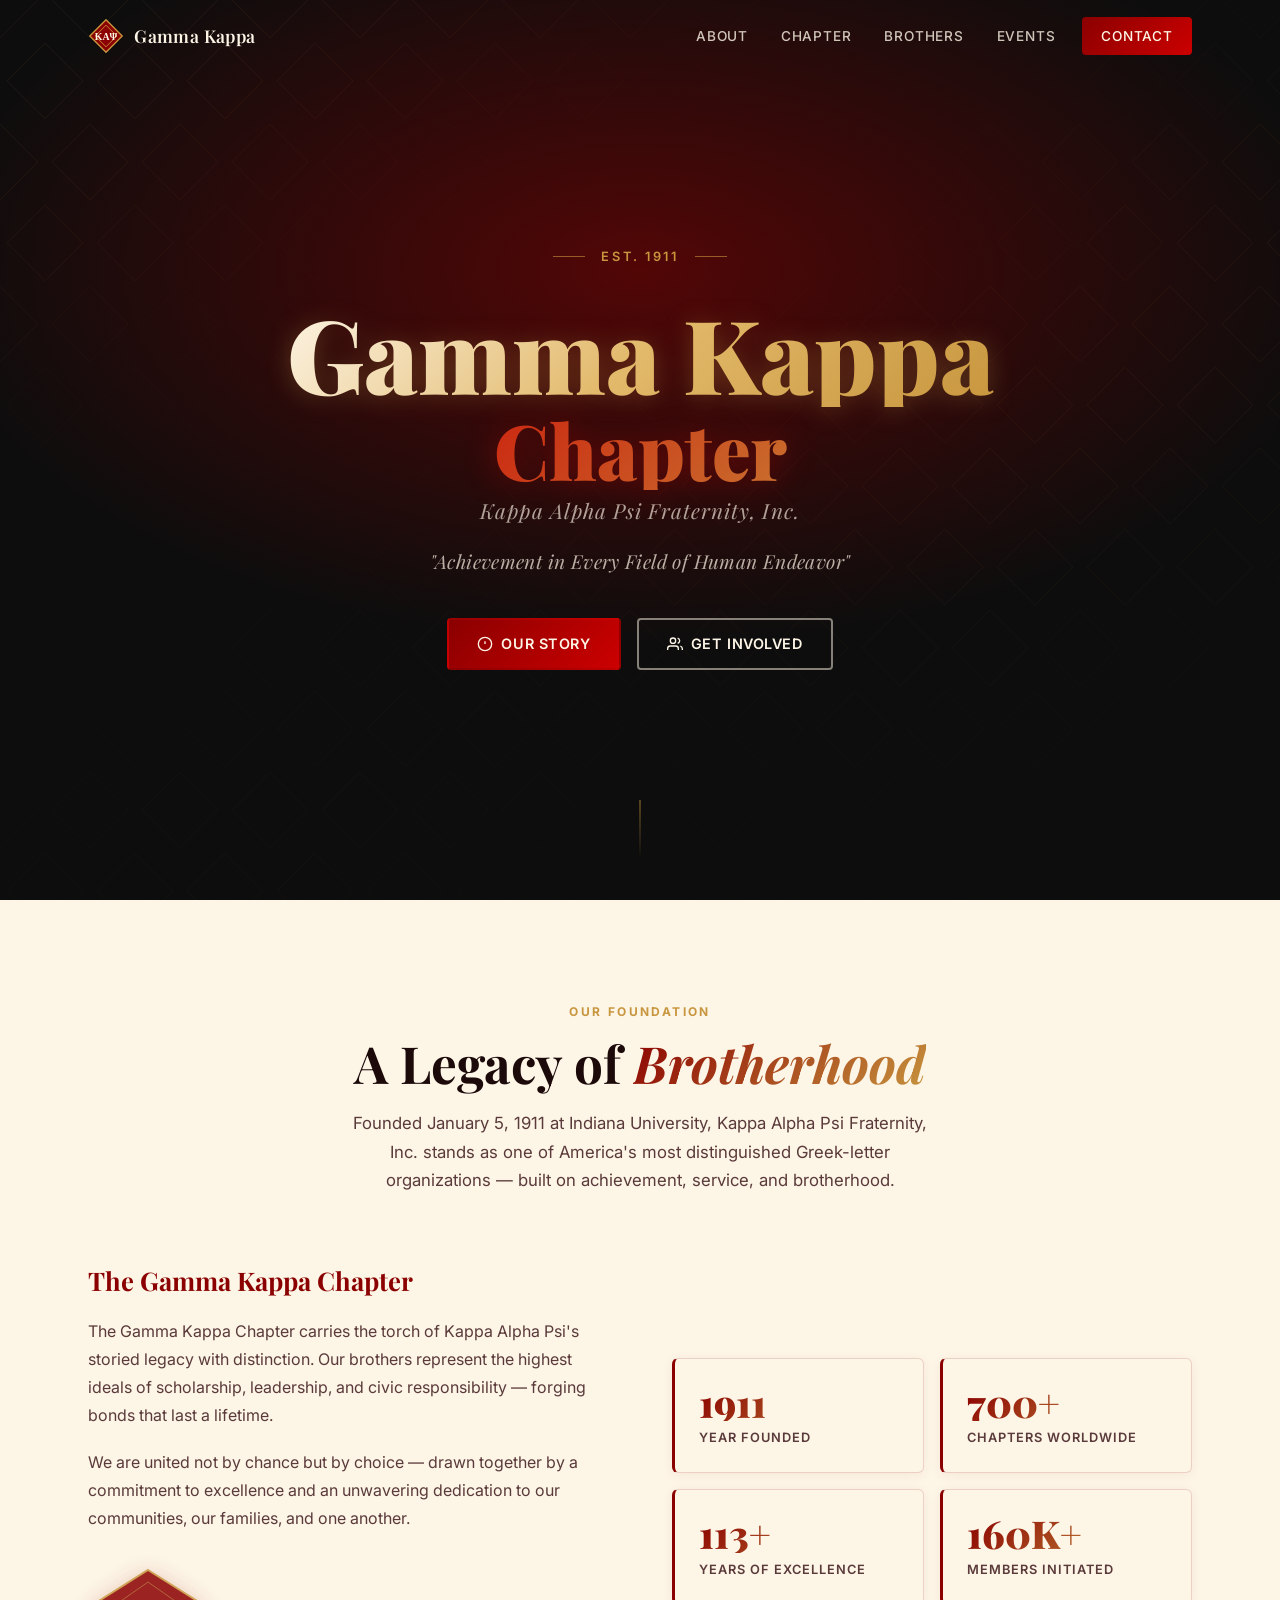
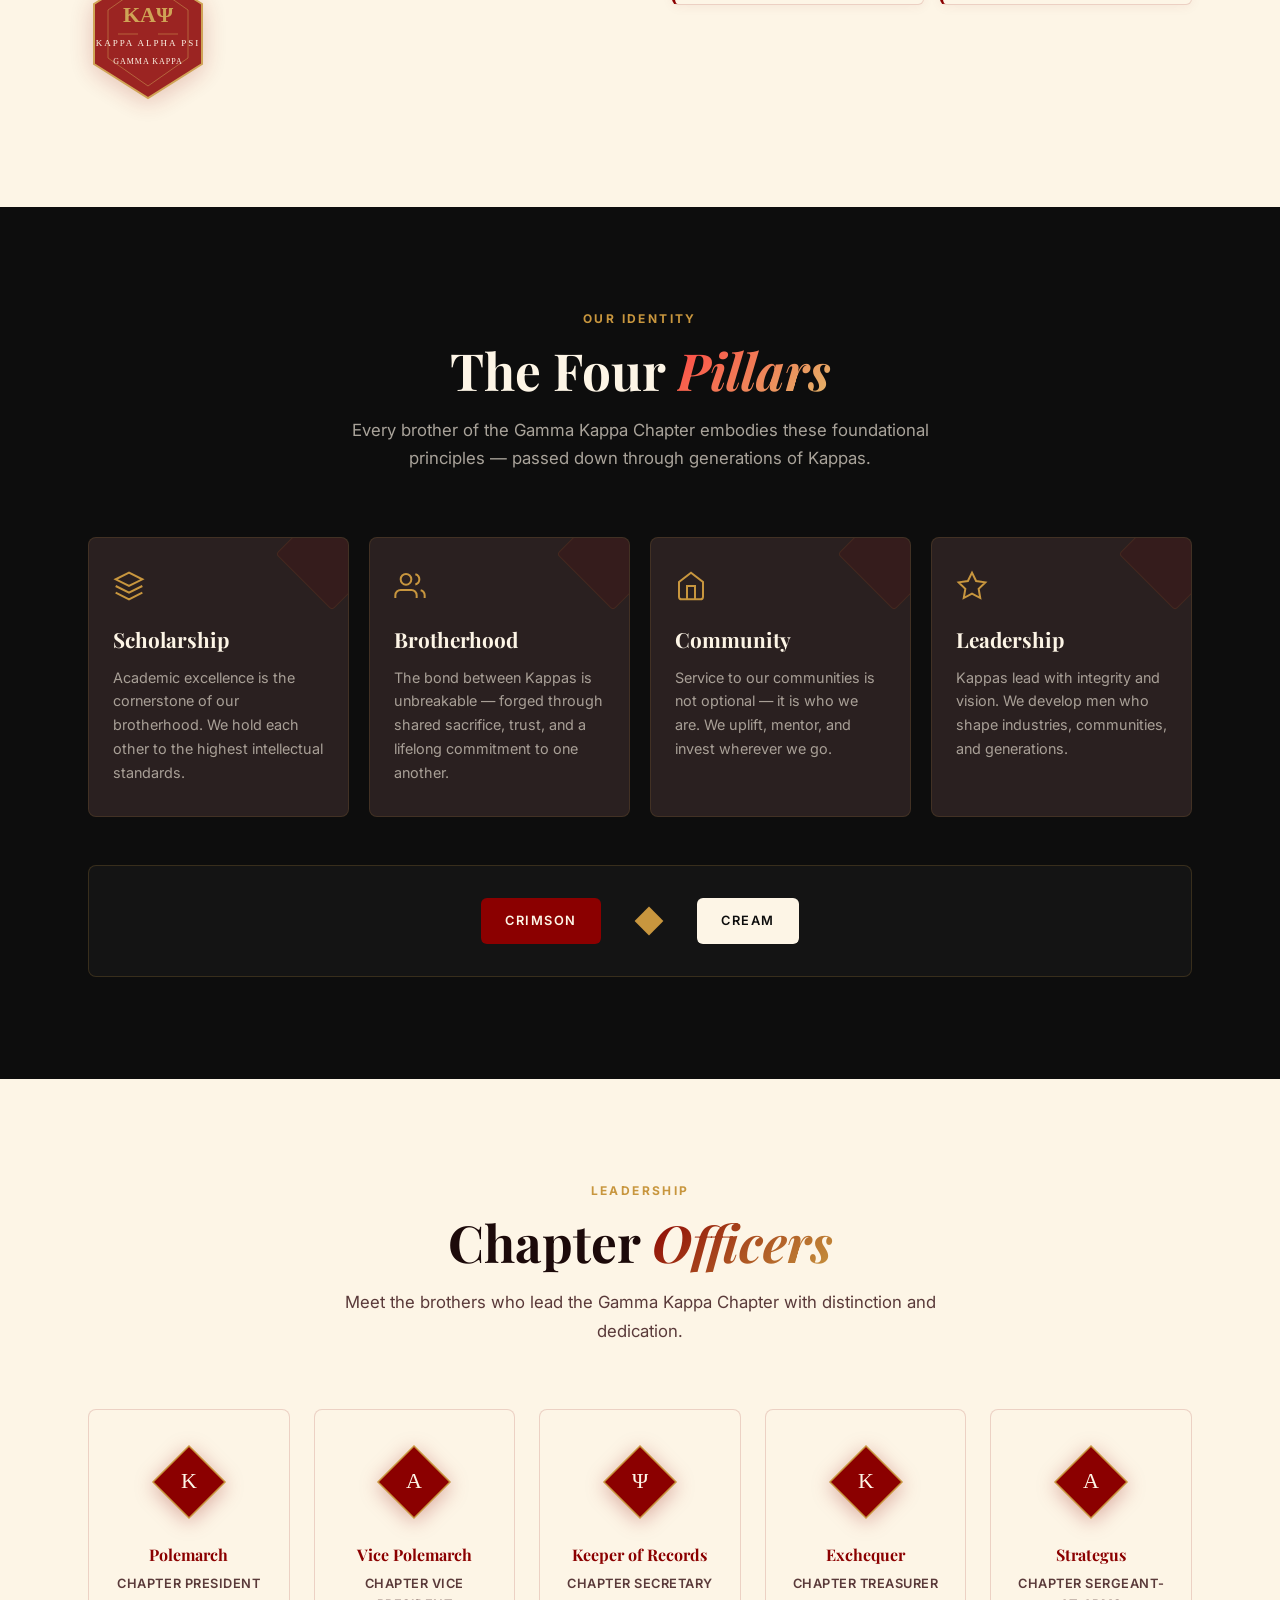
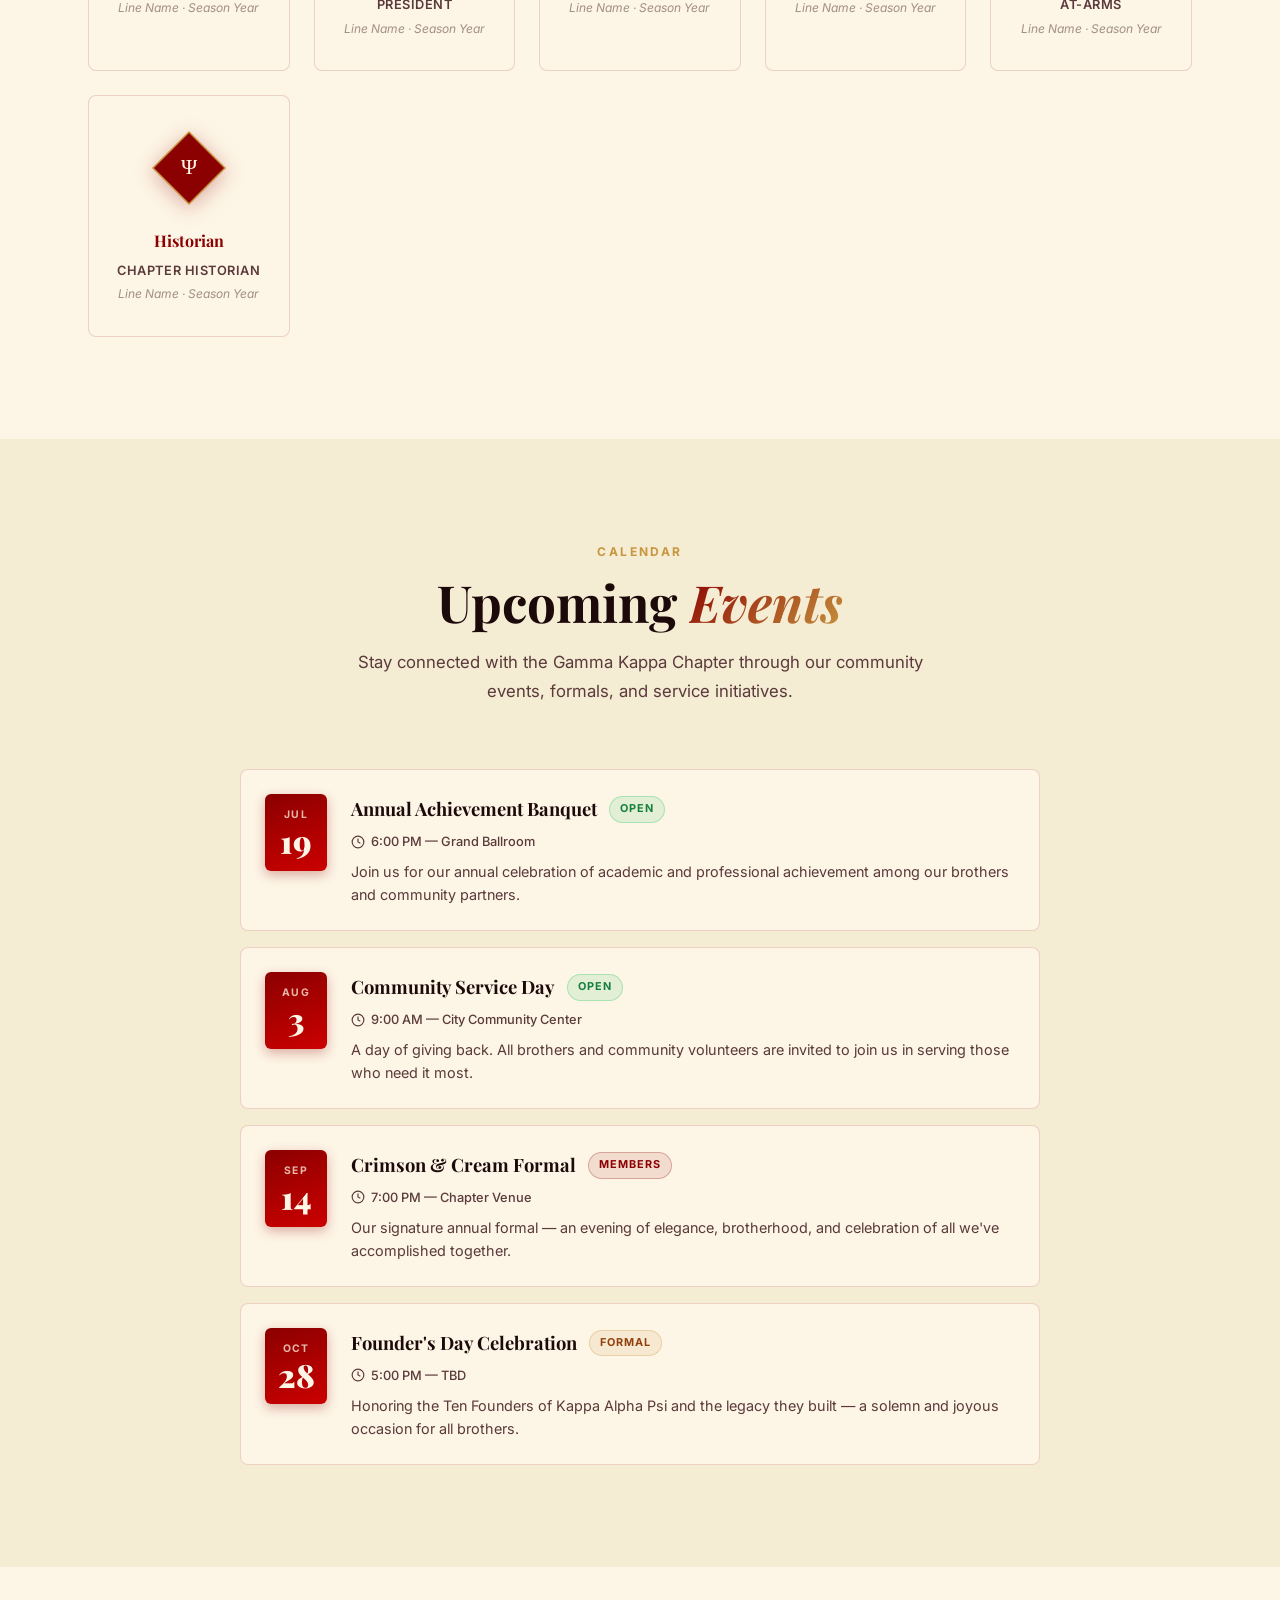
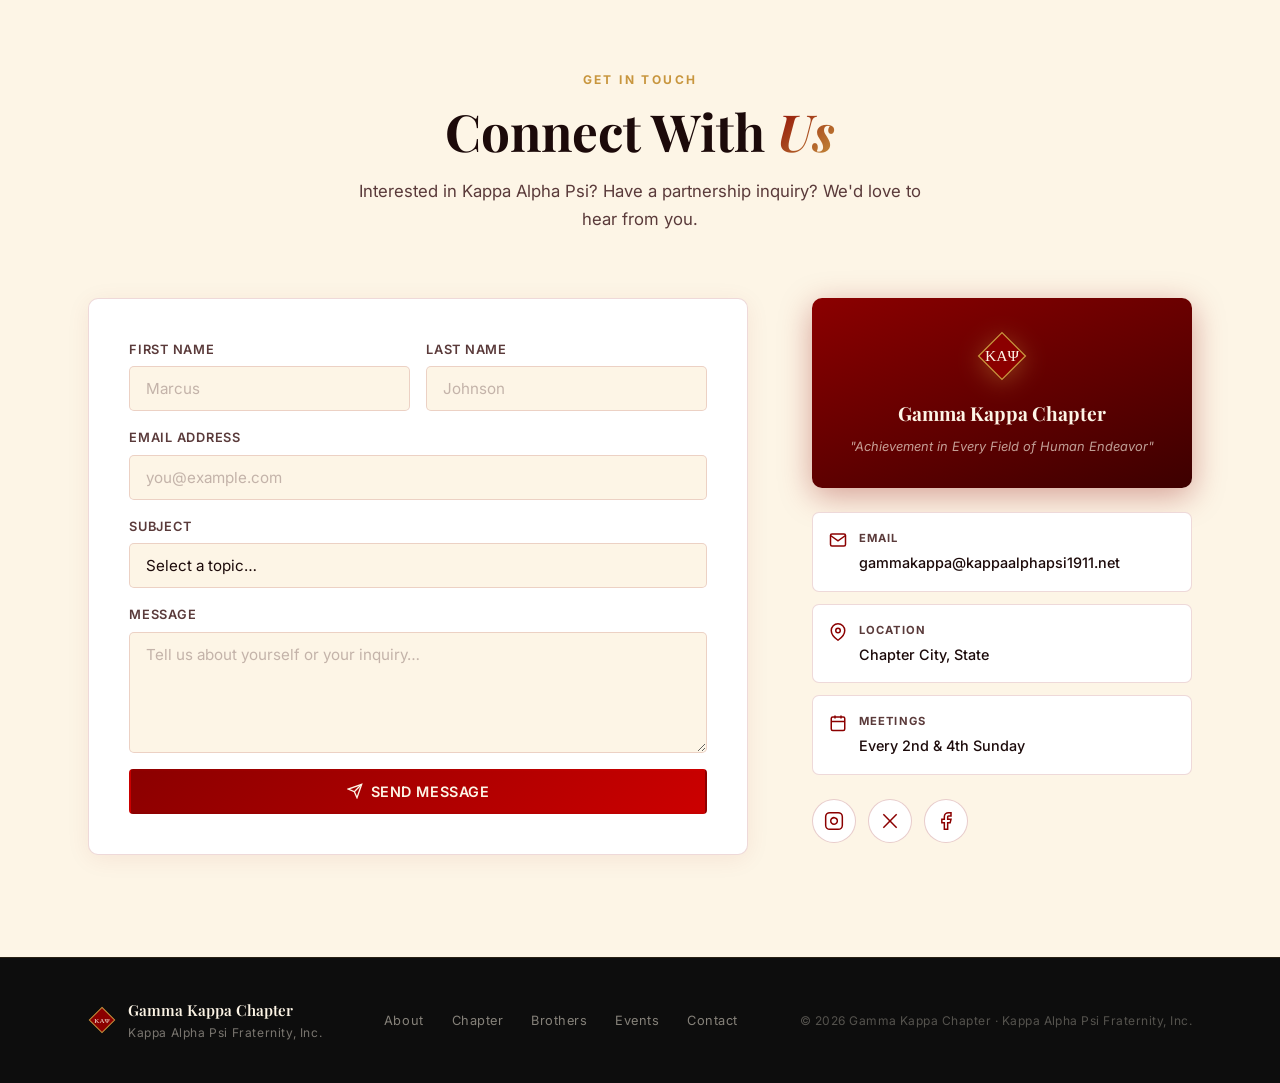
==== index.html @ f15614b5 "Add Gamma Kappa Chapter website (index.html, styles.css, scripts.js) Full multi-section site: hero w" ====
<!DOCTYPE html>
<html lang="en">
<head>
  <meta charset="UTF-8" />
  <meta name="viewport" content="width=device-width, initial-scale=1.0" />
  <title>Gamma Kappa Chapter · Kappa Alpha Psi Fraternity, Inc.</title>
  <meta name="description" content="Gamma Kappa Chapter of Kappa Alpha Psi Fraternity, Inc. — Achievement in Every Field of Human Endeavor." />
  <link rel="preconnect" href="https://fonts.googleapis.com" />
  <link rel="preconnect" href="https://fonts.gstatic.com" crossorigin />
  <link href="https://fonts.googleapis.com/css2?family=Playfair+Display:ital,wght@0,400;0,500;0,600;0,700;0,900;1,400;1,700&family=Inter:wght@300;400;500;600;700&display=swap" rel="stylesheet" />
  <link rel="stylesheet" href="styles.css" />
</head>
<body>

  <!-- Page Transition Overlay -->
  <div class="page-transition" id="pageTransition" aria-hidden="true"></div>

  <!-- ═══════════════════════════════════════
       NAVBAR
  ════════════════════════════════════════ -->
  <header class="navbar" id="navbar" role="banner">
    <div class="navbar-inner">
      <a href="#home" class="navbar-logo" aria-label="Gamma Kappa Chapter home">
        <div class="logo-diamond" aria-hidden="true">
          <svg viewBox="0 0 40 40" width="36" height="36" fill="none" xmlns="http://www.w3.org/2000/svg">
            <polygon points="20,2 38,20 20,38 2,20" fill="#8B0000" stroke="#C8963E" stroke-width="1.5"/>
            <polygon points="20,8 32,20 20,32 8,20" fill="none" stroke="#C8963E" stroke-width="1"/>
            <text x="20" y="24" text-anchor="middle" font-family="serif" font-size="11" font-weight="700" fill="#FDF5E6">ΚΑΨ</text>
          </svg>
        </div>
        <span class="logo-text">Gamma Kappa</span>
      </a>

      <nav class="navbar-links" role="navigation" aria-label="Primary navigation">
        <a href="#about" class="nav-link">About</a>
        <a href="#chapter" class="nav-link">Chapter</a>
        <a href="#brothers" class="nav-link">Brothers</a>
        <a href="#events" class="nav-link">Events</a>
        <a href="#contact" class="nav-link nav-cta">Contact</a>
      </nav>

      <button class="hamburger" id="hamburger" aria-label="Toggle navigation menu" aria-expanded="false" aria-controls="mobileMenu">
        <span class="bar"></span>
        <span class="bar"></span>
        <span class="bar"></span>
      </button>
    </div>

    <!-- Mobile Menu -->
    <div class="mobile-menu" id="mobileMenu" role="dialog" aria-label="Mobile navigation" aria-hidden="true">
      <nav>
        <a href="#about" class="mobile-nav-link">About</a>
        <a href="#chapter" class="mobile-nav-link">Chapter</a>
        <a href="#brothers" class="mobile-nav-link">Brothers</a>
        <a href="#events" class="mobile-nav-link">Events</a>
        <a href="#contact" class="mobile-nav-link">Contact</a>
      </nav>
    </div>
  </header>

  <main>

    <!-- ═══════════════════════════════════════
         HERO
    ════════════════════════════════════════ -->
    <section class="hero" id="home" aria-label="Hero section">
      <canvas class="diamond-canvas" id="diamondCanvas" aria-hidden="true"></canvas>
      <div class="hero-overlay" aria-hidden="true"></div>

      <div class="hero-content">
        <div class="hero-badge reveal-fade" aria-label="Founding year">
          <span class="badge-line" aria-hidden="true"></span>
          Est. 1911
          <span class="badge-line" aria-hidden="true"></span>
        </div>

        <h1 class="hero-title reveal-up" aria-label="Gamma Kappa Chapter, Kappa Alpha Psi Fraternity Incorporated">
          <span class="title-line">Gamma Kappa</span>
          <span class="title-line title-accent">Chapter</span>
          <span class="title-line title-sub">Kappa Alpha Psi Fraternity, Inc.</span>
        </h1>

        <p class="hero-motto reveal-up reveal-delay-1">
          "Achievement in Every Field of Human Endeavor"
        </p>

        <div class="hero-actions reveal-up reveal-delay-2">
          <a href="#about" class="btn btn-primary">
            <svg width="16" height="16" viewBox="0 0 24 24" fill="none" stroke="currentColor" stroke-width="2" aria-hidden="true"><circle cx="12" cy="12" r="10"/><path d="M12 8v4m0 4h.01"/></svg>
            Our Story
          </a>
          <a href="#contact" class="btn btn-outline">
            <svg width="16" height="16" viewBox="0 0 24 24" fill="none" stroke="currentColor" stroke-width="2" aria-hidden="true"><path d="M17 21v-2a4 4 0 0 0-4-4H5a4 4 0 0 0-4 4v2"/><circle cx="9" cy="7" r="4"/><path d="M23 21v-2a4 4 0 0 0-3-3.87"/><path d="M16 3.13a4 4 0 0 1 0 7.75"/></svg>
            Get Involved
          </a>
        </div>
      </div>

      <a href="#about" class="scroll-indicator" aria-label="Scroll to About section">
        <span class="scroll-dot"></span>
      </a>
    </section>

    <!-- ═══════════════════════════════════════
         ABOUT
    ════════════════════════════════════════ -->
    <section class="about section" id="about" aria-labelledby="about-heading">
      <div class="container">

        <div class="section-header reveal-up">
          <p class="section-eyebrow">Our Foundation</p>
          <h2 class="section-title" id="about-heading">A Legacy of <em>Brotherhood</em></h2>
          <p class="section-desc">
            Founded January 5, 1911 at Indiana University, Kappa Alpha Psi Fraternity, Inc. stands as one of America's most distinguished Greek-letter organizations — built on achievement, service, and brotherhood.
          </p>
        </div>

        <div class="about-grid">
          <div class="about-text reveal-left">
            <h3>The Gamma Kappa Chapter</h3>
            <p>
              The Gamma Kappa Chapter carries the torch of Kappa Alpha Psi's storied legacy with distinction. Our brothers represent the highest ideals of scholarship, leadership, and civic responsibility — forging bonds that last a lifetime.
            </p>
            <p>
              We are united not by chance but by choice — drawn together by a commitment to excellence and an unwavering dedication to our communities, our families, and one another.
            </p>
            <div class="about-crest" aria-label="Chapter crest decoration" aria-hidden="true">
              <svg viewBox="0 0 120 140" width="120" height="140" fill="none" xmlns="http://www.w3.org/2000/svg">
                <polygon points="60,6 114,40 114,100 60,134 6,100 6,40" fill="#8B0000" stroke="#C8963E" stroke-width="2"/>
                <polygon points="60,18 100,46 100,94 60,122 20,94 20,46" fill="none" stroke="#C8963E" stroke-width="1" opacity="0.5"/>
                <text x="60" y="58" text-anchor="middle" font-family="serif" font-size="22" font-weight="700" fill="#C8963E">ΚΑΨ</text>
                <text x="60" y="82" text-anchor="middle" font-family="serif" font-size="9" fill="#FDF5E6" letter-spacing="2">KAPPA ALPHA PSI</text>
                <text x="60" y="100" text-anchor="middle" font-family="serif" font-size="8" fill="#FDF5E6" letter-spacing="1">GAMMA KAPPA</text>
                <line x1="30" y1="70" x2="50" y2="70" stroke="#C8963E" stroke-width="0.5"/>
                <line x1="70" y1="70" x2="90" y2="70" stroke="#C8963E" stroke-width="0.5"/>
              </svg>
            </div>
          </div>

          <div class="stats-grid reveal-right">
            <div class="stat-card">
              <span class="stat-num" data-target="1911" data-display="year">1911</span>
              <span class="stat-label">Year Founded</span>
            </div>
            <div class="stat-card">
              <span class="stat-num" data-target="700" data-suffix="+">700+</span>
              <span class="stat-label">Chapters Worldwide</span>
            </div>
            <div class="stat-card">
              <span class="stat-num" data-target="113" data-suffix="+">113+</span>
              <span class="stat-label">Years of Excellence</span>
            </div>
            <div class="stat-card">
              <span class="stat-num" data-target="160000" data-suffix="+">160K+</span>
              <span class="stat-label">Members Initiated</span>
            </div>
          </div>
        </div>

      </div>
    </section>

    <!-- ═══════════════════════════════════════
         CHAPTER PILLARS
    ════════════════════════════════════════ -->
    <section class="chapter section section-dark" id="chapter" aria-labelledby="chapter-heading">
      <div class="container">

        <div class="section-header reveal-up">
          <p class="section-eyebrow section-eyebrow--light">Our Identity</p>
          <h2 class="section-title section-title--light" id="chapter-heading">The Four <em>Pillars</em></h2>
          <p class="section-desc section-desc--light">
            Every brother of the Gamma Kappa Chapter embodies these foundational principles — passed down through generations of Kappas.
          </p>
        </div>

        <div class="pillars-grid">
          <article class="pillar-card reveal-up" style="--delay: 0ms">
            <div class="pillar-icon" aria-hidden="true">
              <svg width="32" height="32" viewBox="0 0 24 24" fill="none" stroke="currentColor" stroke-width="1.5"><path d="M12 2L2 7l10 5 10-5-10-5z"/><path d="M2 17l10 5 10-5"/><path d="M2 12l10 5 10-5"/></svg>
            </div>
            <div class="pillar-diamond" aria-hidden="true"></div>
            <h3 class="pillar-title">Scholarship</h3>
            <p class="pillar-desc">Academic excellence is the cornerstone of our brotherhood. We hold each other to the highest intellectual standards.</p>
          </article>

          <article class="pillar-card reveal-up" style="--delay: 100ms">
            <div class="pillar-icon" aria-hidden="true">
              <svg width="32" height="32" viewBox="0 0 24 24" fill="none" stroke="currentColor" stroke-width="1.5"><path d="M17 21v-2a4 4 0 0 0-4-4H5a4 4 0 0 0-4 4v2"/><circle cx="9" cy="7" r="4"/><path d="M23 21v-2a4 4 0 0 0-3-3.87"/><path d="M16 3.13a4 4 0 0 1 0 7.75"/></svg>
            </div>
            <div class="pillar-diamond" aria-hidden="true"></div>
            <h3 class="pillar-title">Brotherhood</h3>
            <p class="pillar-desc">The bond between Kappas is unbreakable — forged through shared sacrifice, trust, and a lifelong commitment to one another.</p>
          </article>

          <article class="pillar-card reveal-up" style="--delay: 200ms">
            <div class="pillar-icon" aria-hidden="true">
              <svg width="32" height="32" viewBox="0 0 24 24" fill="none" stroke="currentColor" stroke-width="1.5"><path d="M3 9l9-7 9 7v11a2 2 0 0 1-2 2H5a2 2 0 0 1-2-2z"/><polyline points="9 22 9 12 15 12 15 22"/></svg>
            </div>
            <div class="pillar-diamond" aria-hidden="true"></div>
            <h3 class="pillar-title">Community</h3>
            <p class="pillar-desc">Service to our communities is not optional — it is who we are. We uplift, mentor, and invest wherever we go.</p>
          </article>

          <article class="pillar-card reveal-up" style="--delay: 300ms">
            <div class="pillar-icon" aria-hidden="true">
              <svg width="32" height="32" viewBox="0 0 24 24" fill="none" stroke="currentColor" stroke-width="1.5"><polygon points="12 2 15.09 8.26 22 9.27 17 14.14 18.18 21.02 12 17.77 5.82 21.02 7 14.14 2 9.27 8.91 8.26 12 2"/></svg>
            </div>
            <div class="pillar-diamond" aria-hidden="true"></div>
            <h3 class="pillar-title">Leadership</h3>
            <p class="pillar-desc">Kappas lead with integrity and vision. We develop men who shape industries, communities, and generations.</p>
          </article>
        </div>

        <div class="crimson-cream-bar reveal-up" aria-label="Chapter colors: Crimson and Cream">
          <div class="color-swatch" style="background:#8B0000">
            <span>Crimson</span>
          </div>
          <div class="color-divider" aria-hidden="true">
            <svg viewBox="0 0 40 40" width="32" height="32" fill="none"><polygon points="20,2 38,20 20,38 2,20" fill="#C8963E"/></svg>
          </div>
          <div class="color-swatch" style="background:#FDF5E6; color:#0D0D0D">
            <span>Cream</span>
          </div>
        </div>

      </div>
    </section>

    <!-- ═══════════════════════════════════════
         BROTHERS / LEADERSHIP
    ════════════════════════════════════════ -->
    <section class="brothers section" id="brothers" aria-labelledby="brothers-heading">
      <div class="container">

        <div class="section-header reveal-up">
          <p class="section-eyebrow">Leadership</p>
          <h2 class="section-title" id="brothers-heading">Chapter <em>Officers</em></h2>
          <p class="section-desc">Meet the brothers who lead the Gamma Kappa Chapter with distinction and dedication.</p>
        </div>

        <div class="brothers-grid">
          <!-- Brother cards — replace names/roles with actual chapter officers -->
          <article class="brother-card reveal-up" style="--delay: 0ms">
            <div class="brother-avatar" aria-hidden="true">
              <svg viewBox="0 0 80 80" width="80" height="80"><polygon points="40,4 76,40 40,76 4,40" fill="#8B0000" stroke="#C8963E" stroke-width="1.5"/><text x="40" y="46" text-anchor="middle" font-size="22" font-family="serif" fill="#FDF5E6">Κ</text></svg>
            </div>
            <h3 class="brother-name">Polemarch</h3>
            <p class="brother-role">Chapter President</p>
            <p class="brother-line">Line Name · Season Year</p>
          </article>

          <article class="brother-card reveal-up" style="--delay: 80ms">
            <div class="brother-avatar" aria-hidden="true">
              <svg viewBox="0 0 80 80" width="80" height="80"><polygon points="40,4 76,40 40,76 4,40" fill="#8B0000" stroke="#C8963E" stroke-width="1.5"/><text x="40" y="46" text-anchor="middle" font-size="22" font-family="serif" fill="#FDF5E6">Α</text></svg>
            </div>
            <h3 class="brother-name">Vice Polemarch</h3>
            <p class="brother-role">Chapter Vice President</p>
            <p class="brother-line">Line Name · Season Year</p>
          </article>

          <article class="brother-card reveal-up" style="--delay: 160ms">
            <div class="brother-avatar" aria-hidden="true">
              <svg viewBox="0 0 80 80" width="80" height="80"><polygon points="40,4 76,40 40,76 4,40" fill="#8B0000" stroke="#C8963E" stroke-width="1.5"/><text x="40" y="46" text-anchor="middle" font-size="22" font-family="serif" fill="#FDF5E6">Ψ</text></svg>
            </div>
            <h3 class="brother-name">Keeper of Records</h3>
            <p class="brother-role">Chapter Secretary</p>
            <p class="brother-line">Line Name · Season Year</p>
          </article>

          <article class="brother-card reveal-up" style="--delay: 240ms">
            <div class="brother-avatar" aria-hidden="true">
              <svg viewBox="0 0 80 80" width="80" height="80"><polygon points="40,4 76,40 40,76 4,40" fill="#8B0000" stroke="#C8963E" stroke-width="1.5"/><text x="40" y="46" text-anchor="middle" font-size="22" font-family="serif" fill="#FDF5E6">Κ</text></svg>
            </div>
            <h3 class="brother-name">Exchequer</h3>
            <p class="brother-role">Chapter Treasurer</p>
            <p class="brother-line">Line Name · Season Year</p>
          </article>

          <article class="brother-card reveal-up" style="--delay: 320ms">
            <div class="brother-avatar" aria-hidden="true">
              <svg viewBox="0 0 80 80" width="80" height="80"><polygon points="40,4 76,40 40,76 4,40" fill="#8B0000" stroke="#C8963E" stroke-width="1.5"/><text x="40" y="46" text-anchor="middle" font-size="22" font-family="serif" fill="#FDF5E6">Α</text></svg>
            </div>
            <h3 class="brother-name">Strategus</h3>
            <p class="brother-role">Chapter Sergeant-at-Arms</p>
            <p class="brother-line">Line Name · Season Year</p>
          </article>

          <article class="brother-card reveal-up" style="--delay: 400ms">
            <div class="brother-avatar" aria-hidden="true">
              <svg viewBox="0 0 80 80" width="80" height="80"><polygon points="40,4 76,40 40,76 4,40" fill="#8B0000" stroke="#C8963E" stroke-width="1.5"/><text x="40" y="46" text-anchor="middle" font-size="22" font-family="serif" fill="#FDF5E6">Ψ</text></svg>
            </div>
            <h3 class="brother-name">Historian</h3>
            <p class="brother-role">Chapter Historian</p>
            <p class="brother-line">Line Name · Season Year</p>
          </article>
        </div>

      </div>
    </section>

    <!-- ═══════════════════════════════════════
         EVENTS
    ════════════════════════════════════════ -->
    <section class="events section section-tinted" id="events" aria-labelledby="events-heading">
      <div class="container">

        <div class="section-header reveal-up">
          <p class="section-eyebrow">Calendar</p>
          <h2 class="section-title" id="events-heading">Upcoming <em>Events</em></h2>
          <p class="section-desc">Stay connected with the Gamma Kappa Chapter through our community events, formals, and service initiatives.</p>
        </div>

        <div class="events-list">
          <article class="event-card reveal-left">
            <div class="event-date" aria-label="Date: July 19th">
              <span class="event-month">JUL</span>
              <span class="event-day">19</span>
            </div>
            <div class="event-info">
              <div class="event-header">
                <h3 class="event-title">Annual Achievement Banquet</h3>
                <span class="event-badge event-badge--open">Open</span>
              </div>
              <p class="event-meta">
                <svg width="14" height="14" viewBox="0 0 24 24" fill="none" stroke="currentColor" stroke-width="2" aria-hidden="true"><circle cx="12" cy="12" r="10"/><polyline points="12 6 12 12 16 14"/></svg>
                6:00 PM — Grand Ballroom
              </p>
              <p class="event-desc">Join us for our annual celebration of academic and professional achievement among our brothers and community partners.</p>
            </div>
          </article>

          <article class="event-card reveal-left" style="--delay: 100ms">
            <div class="event-date" aria-label="Date: August 3rd">
              <span class="event-month">AUG</span>
              <span class="event-day">3</span>
            </div>
            <div class="event-info">
              <div class="event-header">
                <h3 class="event-title">Community Service Day</h3>
                <span class="event-badge event-badge--open">Open</span>
              </div>
              <p class="event-meta">
                <svg width="14" height="14" viewBox="0 0 24 24" fill="none" stroke="currentColor" stroke-width="2" aria-hidden="true"><circle cx="12" cy="12" r="10"/><polyline points="12 6 12 12 16 14"/></svg>
                9:00 AM — City Community Center
              </p>
              <p class="event-desc">A day of giving back. All brothers and community volunteers are invited to join us in serving those who need it most.</p>
            </div>
          </article>

          <article class="event-card reveal-left" style="--delay: 200ms">
            <div class="event-date" aria-label="Date: September 14th">
              <span class="event-month">SEP</span>
              <span class="event-day">14</span>
            </div>
            <div class="event-info">
              <div class="event-header">
                <h3 class="event-title">Crimson & Cream Formal</h3>
                <span class="event-badge event-badge--members">Members</span>
              </div>
              <p class="event-meta">
                <svg width="14" height="14" viewBox="0 0 24 24" fill="none" stroke="currentColor" stroke-width="2" aria-hidden="true"><circle cx="12" cy="12" r="10"/><polyline points="12 6 12 12 16 14"/></svg>
                7:00 PM — Chapter Venue
              </p>
              <p class="event-desc">Our signature annual formal — an evening of elegance, brotherhood, and celebration of all we've accomplished together.</p>
            </div>
          </article>

          <article class="event-card reveal-left" style="--delay: 300ms">
            <div class="event-date" aria-label="Date: October 28th">
              <span class="event-month">OCT</span>
              <span class="event-day">28</span>
            </div>
            <div class="event-info">
              <div class="event-header">
                <h3 class="event-title">Founder's Day Celebration</h3>
                <span class="event-badge event-badge--formal">Formal</span>
              </div>
              <p class="event-meta">
                <svg width="14" height="14" viewBox="0 0 24 24" fill="none" stroke="currentColor" stroke-width="2" aria-hidden="true"><circle cx="12" cy="12" r="10"/><polyline points="12 6 12 12 16 14"/></svg>
                5:00 PM — TBD
              </p>
              <p class="event-desc">Honoring the Ten Founders of Kappa Alpha Psi and the legacy they built — a solemn and joyous occasion for all brothers.</p>
            </div>
          </article>
        </div>

      </div>
    </section>

    <!-- ═══════════════════════════════════════
         CONTACT
    ════════════════════════════════════════ -->
    <section class="contact section" id="contact" aria-labelledby="contact-heading">
      <div class="container">

        <div class="section-header reveal-up">
          <p class="section-eyebrow">Get In Touch</p>
          <h2 class="section-title" id="contact-heading">Connect With <em>Us</em></h2>
          <p class="section-desc">Interested in Kappa Alpha Psi? Have a partnership inquiry? We'd love to hear from you.</p>
        </div>

        <div class="contact-grid">
          <div class="contact-form-wrap reveal-left">
            <form class="contact-form" id="contactForm" novalidate aria-label="Contact form">
              <div class="form-row">
                <div class="form-group">
                  <label for="firstName" class="form-label">First Name</label>
                  <input type="text" id="firstName" name="firstName" class="form-input" placeholder="Marcus" required autocomplete="given-name" />
                </div>
                <div class="form-group">
                  <label for="lastName" class="form-label">Last Name</label>
                  <input type="text" id="lastName" name="lastName" class="form-input" placeholder="Johnson" required autocomplete="family-name" />
                </div>
              </div>
              <div class="form-group">
                <label for="email" class="form-label">Email Address</label>
                <input type="email" id="email" name="email" class="form-input" placeholder="you@example.com" required autocomplete="email" />
              </div>
              <div class="form-group">
                <label for="subject" class="form-label">Subject</label>
                <select id="subject" name="subject" class="form-input form-select">
                  <option value="">Select a topic…</option>
                  <option value="interest">Interest in Membership</option>
                  <option value="partnership">Community Partnership</option>
                  <option value="event">Event Inquiry</option>
                  <option value="media">Media / Press</option>
                  <option value="other">Other</option>
                </select>
              </div>
              <div class="form-group">
                <label for="message" class="form-label">Message</label>
                <textarea id="message" name="message" class="form-input form-textarea" placeholder="Tell us about yourself or your inquiry…" rows="5" required></textarea>
              </div>
              <button type="submit" class="btn btn-primary btn-full" id="submitBtn">
                <svg width="16" height="16" viewBox="0 0 24 24" fill="none" stroke="currentColor" stroke-width="2" aria-hidden="true"><line x1="22" y1="2" x2="11" y2="13"/><polygon points="22 2 15 22 11 13 2 9 22 2"/></svg>
                Send Message
              </button>
              <div class="form-success" id="formSuccess" role="alert" aria-live="polite" hidden>
                <svg width="20" height="20" viewBox="0 0 24 24" fill="none" stroke="currentColor" stroke-width="2" aria-hidden="true"><polyline points="20 6 9 17 4 12"/></svg>
                Message sent! A brother will be in touch soon.
              </div>
              <div class="form-error" id="formError" role="alert" aria-live="polite" hidden>
                <svg width="20" height="20" viewBox="0 0 24 24" fill="none" stroke="currentColor" stroke-width="2" aria-hidden="true"><circle cx="12" cy="12" r="10"/><line x1="12" y1="8" x2="12" y2="12"/><line x1="12" y1="16" x2="12.01" y2="16"/></svg>
                Please fill in all required fields.
              </div>
            </form>
          </div>

          <aside class="contact-info reveal-right" aria-label="Chapter contact information">
            <div class="info-card">
              <div class="info-diamond" aria-hidden="true">
                <svg viewBox="0 0 60 60" width="52" height="52" fill="none"><polygon points="30,3 57,30 30,57 3,30" fill="#8B0000" stroke="#C8963E" stroke-width="1.5"/><text x="30" y="36" text-anchor="middle" font-size="18" font-family="serif" fill="#FDF5E6">ΚΑΨ</text></svg>
              </div>
              <h3 class="info-title">Gamma Kappa Chapter</h3>
              <p class="info-motto">"Achievement in Every Field of Human Endeavor"</p>
            </div>

            <ul class="info-list">
              <li class="info-item">
                <div class="info-icon" aria-hidden="true">
                  <svg width="18" height="18" viewBox="0 0 24 24" fill="none" stroke="currentColor" stroke-width="2"><path d="M4 4h16c1.1 0 2 .9 2 2v12c0 1.1-.9 2-2 2H4c-1.1 0-2-.9-2-2V6c0-1.1.9-2 2-2z"/><polyline points="22,6 12,13 2,6"/></svg>
                </div>
                <div>
                  <span class="info-label">Email</span>
                  <span class="info-value">gammakappa@kappaalphapsi1911.net</span>
                </div>
              </li>
              <li class="info-item">
                <div class="info-icon" aria-hidden="true">
                  <svg width="18" height="18" viewBox="0 0 24 24" fill="none" stroke="currentColor" stroke-width="2"><path d="M21 10c0 7-9 13-9 13s-9-6-9-13a9 9 0 0 1 18 0z"/><circle cx="12" cy="10" r="3"/></svg>
                </div>
                <div>
                  <span class="info-label">Location</span>
                  <span class="info-value">Chapter City, State</span>
                </div>
              </li>
              <li class="info-item">
                <div class="info-icon" aria-hidden="true">
                  <svg width="18" height="18" viewBox="0 0 24 24" fill="none" stroke="currentColor" stroke-width="2"><rect x="3" y="4" width="18" height="18" rx="2" ry="2"/><line x1="16" y1="2" x2="16" y2="6"/><line x1="8" y1="2" x2="8" y2="6"/><line x1="3" y1="10" x2="21" y2="10"/></svg>
                </div>
                <div>
                  <span class="info-label">Meetings</span>
                  <span class="info-value">Every 2nd &amp; 4th Sunday</span>
                </div>
              </li>
            </ul>

            <div class="social-links" aria-label="Social media links">
              <a href="#" class="social-btn" aria-label="Follow us on Instagram">
                <svg width="20" height="20" viewBox="0 0 24 24" fill="none" stroke="currentColor" stroke-width="1.8"><rect x="2" y="2" width="20" height="20" rx="5" ry="5"/><path d="M16 11.37A4 4 0 1 1 12.63 8 4 4 0 0 1 16 11.37z"/><line x1="17.5" y1="6.5" x2="17.51" y2="6.5"/></svg>
              </a>
              <a href="#" class="social-btn" aria-label="Follow us on Twitter / X">
                <svg width="20" height="20" viewBox="0 0 24 24" fill="none" stroke="currentColor" stroke-width="1.8"><path d="M4 4l16 16M4 20L20 4"/></svg>
              </a>
              <a href="#" class="social-btn" aria-label="Visit our Facebook page">
                <svg width="20" height="20" viewBox="0 0 24 24" fill="none" stroke="currentColor" stroke-width="1.8"><path d="M18 2h-3a5 5 0 0 0-5 5v3H7v4h3v8h4v-8h3l1-4h-4V7a1 1 0 0 1 1-1h3z"/></svg>
              </a>
            </div>
          </aside>
        </div>

      </div>
    </section>

  </main>

  <!-- ═══════════════════════════════════════
       FOOTER
  ════════════════════════════════════════ -->
  <footer class="footer" role="contentinfo">
    <div class="container">
      <div class="footer-inner">
        <div class="footer-brand">
          <div class="footer-logo" aria-hidden="true">
            <svg viewBox="0 0 40 40" width="28" height="28" fill="none"><polygon points="20,2 38,20 20,38 2,20" fill="#8B0000" stroke="#C8963E" stroke-width="1.5"/><text x="20" y="24" text-anchor="middle" font-family="serif" font-size="10" fill="#FDF5E6">ΚΑΨ</text></svg>
          </div>
          <div>
            <p class="footer-chapter">Gamma Kappa Chapter</p>
            <p class="footer-org">Kappa Alpha Psi Fraternity, Inc.</p>
          </div>
        </div>

        <nav class="footer-nav" aria-label="Footer navigation">
          <a href="#about">About</a>
          <a href="#chapter">Chapter</a>
          <a href="#brothers">Brothers</a>
          <a href="#events">Events</a>
          <a href="#contact">Contact</a>
        </nav>

        <p class="footer-copy">&copy; <span id="footerYear"></span> Gamma Kappa Chapter · Kappa Alpha Psi Fraternity, Inc.</p>
      </div>
    </div>
  </footer>

  <script src="scripts.js"></script>
</body>
</html>
---- styles.css ----
/* ════════════════════════════════════════
   GAMMA KAPPA CHAPTER · KAPPA ALPHA PSI
   styles.css
════════════════════════════════════════ */

/* ── Design Tokens ── */
:root {
  --crimson-deep:   #8B0000;
  --crimson-rich:   #CC0000;
  --cream:          #FDF5E6;
  --cream-dark:     #F5ECD4;
  --gold:           #C8963E;
  --gold-light:     #E2B96A;
  --near-black:     #0D0D0D;
  --charcoal:       #1A1A1A;
  --charcoal-mid:   #2A2020;
  --text-primary:   #1C0A0A;
  --text-muted:     #5A3A3A;
  --text-light:     #FDF5E6;
  --border-crimson: rgba(139,0,0,0.15);

  --font-display: 'Playfair Display', Georgia, serif;
  --font-body:    'Inter', system-ui, sans-serif;

  --transition-fast:   150ms ease;
  --transition-mid:    250ms ease;
  --transition-slow:   400ms cubic-bezier(0.16,1,0.3,1);

  --navbar-h: 72px;
  --container-max: 1200px;
  --z-nav: 50;
  --z-overlay: 40;
  --z-hero: 10;
}

/* ── Reset & Base ── */
*, *::before, *::after { box-sizing: border-box; margin: 0; padding: 0; }

html {
  scroll-behavior: smooth;
  font-size: 16px;
  -webkit-text-size-adjust: 100%;
}

@media (prefers-reduced-motion: reduce) {
  html { scroll-behavior: auto; }
  *, *::before, *::after {
    animation-duration: 0.01ms !important;
    transition-duration: 0.01ms !important;
  }
}

body {
  font-family: var(--font-body);
  background: var(--cream);
  color: var(--text-primary);
  line-height: 1.65;
  overflow-x: hidden;
}

img, svg { display: block; max-width: 100%; }
a { text-decoration: none; color: inherit; }
button { font-family: inherit; cursor: pointer; border: none; background: none; }
ul { list-style: none; }

/* ── Page Transition Overlay ── */
.page-transition {
  position: fixed;
  inset: 0;
  background: var(--near-black);
  z-index: 100;
  pointer-events: none;
  opacity: 0;
  transition: opacity 300ms ease;
}
.page-transition.active {
  opacity: 1;
  pointer-events: all;
}

/* ── Container ── */
.container {
  max-width: var(--container-max);
  margin: 0 auto;
  padding: 0 clamp(1rem, 5vw, 3rem);
}

/* ── Buttons ── */
.btn {
  display: inline-flex;
  align-items: center;
  gap: 0.5rem;
  padding: 0.75rem 1.75rem;
  border-radius: 4px;
  font-family: var(--font-body);
  font-size: 0.9rem;
  font-weight: 600;
  letter-spacing: 0.04em;
  text-transform: uppercase;
  cursor: pointer;
  transition: background var(--transition-mid), color var(--transition-mid),
              border-color var(--transition-mid), box-shadow var(--transition-mid);
}
.btn:focus-visible {
  outline: 3px solid var(--gold);
  outline-offset: 3px;
}

.btn-primary {
  background: linear-gradient(135deg, var(--crimson-deep), var(--crimson-rich));
  color: var(--cream);
  border: 2px solid transparent;
}
.btn-primary:hover {
  background: linear-gradient(135deg, var(--crimson-rich), #FF1A1A);
  box-shadow: 0 6px 24px rgba(139,0,0,0.45);
}

.btn-outline {
  background: transparent;
  color: var(--cream);
  border: 2px solid rgba(253,245,230,0.5);
}
.btn-outline:hover {
  border-color: var(--gold);
  color: var(--gold);
  box-shadow: 0 0 16px rgba(200,150,62,0.2);
}

.btn-full { width: 100%; justify-content: center; }

/* ════════════════════════════════════════
   NAVBAR
════════════════════════════════════════ */
.navbar {
  position: fixed;
  top: 0;
  left: 0;
  right: 0;
  z-index: var(--z-nav);
  height: var(--navbar-h);
  transition: background var(--transition-mid), box-shadow var(--transition-mid),
              backdrop-filter var(--transition-mid);
}

.navbar.scrolled {
  background: rgba(13,13,13,0.85);
  backdrop-filter: blur(16px) saturate(180%);
  -webkit-backdrop-filter: blur(16px) saturate(180%);
  box-shadow: 0 1px 0 rgba(200,150,62,0.2), 0 8px 32px rgba(0,0,0,0.4);
}

.navbar-inner {
  max-width: var(--container-max);
  margin: 0 auto;
  padding: 0 clamp(1rem, 5vw, 3rem);
  height: 100%;
  display: flex;
  align-items: center;
  justify-content: space-between;
}

.navbar-logo {
  display: flex;
  align-items: center;
  gap: 0.65rem;
  cursor: pointer;
}
.navbar-logo:focus-visible { outline: 3px solid var(--gold); outline-offset: 4px; border-radius: 4px; }

.logo-text {
  font-family: var(--font-display);
  font-size: 1.1rem;
  font-weight: 600;
  color: var(--cream);
  letter-spacing: 0.02em;
}

.navbar-links {
  display: flex;
  align-items: center;
  gap: 0.25rem;
}

.nav-link {
  padding: 0.5rem 0.9rem;
  font-size: 0.85rem;
  font-weight: 500;
  letter-spacing: 0.06em;
  text-transform: uppercase;
  color: rgba(253,245,230,0.8);
  border-radius: 4px;
  transition: color var(--transition-fast), background var(--transition-fast);
  cursor: pointer;
}
.nav-link:hover { color: var(--gold); background: rgba(200,150,62,0.08); }
.nav-link:focus-visible { outline: 3px solid var(--gold); outline-offset: 2px; }

.nav-cta {
  background: linear-gradient(135deg, var(--crimson-deep), var(--crimson-rich));
  color: var(--cream) !important;
  padding: 0.5rem 1.2rem;
  border-radius: 4px;
  margin-left: 0.5rem;
  transition: box-shadow var(--transition-mid), background var(--transition-mid);
}
.nav-cta:hover {
  background: var(--crimson-rich) !important;
  box-shadow: 0 4px 16px rgba(139,0,0,0.5);
}

/* Hamburger */
.hamburger {
  display: none;
  flex-direction: column;
  gap: 5px;
  padding: 10px;
  cursor: pointer;
  border-radius: 4px;
  transition: background var(--transition-fast);
}
.hamburger:hover { background: rgba(200,150,62,0.1); }
.hamburger:focus-visible { outline: 3px solid var(--gold); outline-offset: 2px; }

.bar {
  display: block;
  width: 22px;
  height: 2px;
  background: var(--cream);
  border-radius: 2px;
  transition: transform var(--transition-mid), opacity var(--transition-fast);
}
.hamburger.open .bar:nth-child(1) { transform: translateY(7px) rotate(45deg); }
.hamburger.open .bar:nth-child(2) { opacity: 0; }
.hamburger.open .bar:nth-child(3) { transform: translateY(-7px) rotate(-45deg); }

/* Mobile Menu */
.mobile-menu {
  position: absolute;
  top: var(--navbar-h);
  left: 0; right: 0;
  background: rgba(13,13,13,0.97);
  backdrop-filter: blur(20px);
  padding: 1.5rem 2rem 2rem;
  display: flex;
  flex-direction: column;
  gap: 0.25rem;
  transform: translateY(-10px);
  opacity: 0;
  pointer-events: none;
  transition: opacity var(--transition-mid), transform var(--transition-mid);
  border-bottom: 1px solid rgba(200,150,62,0.2);
}
.mobile-menu.open {
  opacity: 1;
  transform: translateY(0);
  pointer-events: all;
}

.mobile-nav-link {
  padding: 0.85rem 0;
  font-size: 1rem;
  font-weight: 500;
  color: rgba(253,245,230,0.85);
  border-bottom: 1px solid rgba(253,245,230,0.06);
  cursor: pointer;
  transition: color var(--transition-fast), padding-left var(--transition-mid);
}
.mobile-nav-link:hover { color: var(--gold); padding-left: 0.5rem; }
.mobile-nav-link:focus-visible { outline: 3px solid var(--gold); outline-offset: 2px; }

@media (max-width: 768px) {
  .navbar-links { display: none; }
  .hamburger { display: flex; }
}

/* ════════════════════════════════════════
   HERO
════════════════════════════════════════ */
.hero {
  position: relative;
  min-height: 100svh;
  min-height: 100vh;
  display: flex;
  align-items: center;
  justify-content: center;
  overflow: hidden;
  background: var(--near-black);
}

.diamond-canvas {
  position: absolute;
  inset: 0;
  width: 100%;
  height: 100%;
  z-index: 1;
}

.hero-overlay {
  position: absolute;
  inset: 0;
  background:
    radial-gradient(ellipse 80% 60% at 50% 30%, rgba(139,0,0,0.55) 0%, transparent 70%),
    radial-gradient(ellipse 60% 80% at 50% 100%, rgba(13,13,13,0.9) 0%, transparent 60%),
    linear-gradient(180deg, rgba(13,13,13,0.3) 0%, rgba(13,13,13,0.7) 100%);
  z-index: 2;
}

.hero-content {
  position: relative;
  z-index: var(--z-hero);
  text-align: center;
  padding: calc(var(--navbar-h) + 2rem) clamp(1rem, 5vw, 3rem) 6rem;
  max-width: 900px;
}

.hero-badge {
  display: inline-flex;
  align-items: center;
  gap: 1rem;
  font-size: 0.8rem;
  font-weight: 600;
  letter-spacing: 0.2em;
  text-transform: uppercase;
  color: var(--gold);
  margin-bottom: 2rem;
}
.badge-line {
  display: block;
  width: 32px;
  height: 1px;
  background: var(--gold);
  opacity: 0.6;
}

.hero-title {
  display: flex;
  flex-direction: column;
  gap: 0.1em;
  margin-bottom: 1.5rem;
}

.title-line {
  font-family: var(--font-display);
  font-weight: 900;
  line-height: 1.05;
  display: block;
}

.title-line:first-child {
  font-size: clamp(3rem, 8vw, 6.5rem);
  background: linear-gradient(135deg, var(--cream) 0%, var(--gold-light) 50%, var(--gold) 100%);
  -webkit-background-clip: text;
  -webkit-text-fill-color: transparent;
  background-clip: text;
  filter: drop-shadow(0 2px 12px rgba(200,150,62,0.3));
}

.title-accent {
  font-size: clamp(2rem, 6vw, 5rem);
  background: linear-gradient(135deg, var(--crimson-rich) 0%, var(--gold) 100%);
  -webkit-background-clip: text;
  -webkit-text-fill-color: transparent;
  background-clip: text;
  filter: drop-shadow(0 2px 16px rgba(200,0,0,0.4));
}

.title-sub {
  font-size: clamp(0.9rem, 2.5vw, 1.3rem);
  font-weight: 400;
  font-style: italic;
  color: rgba(253,245,230,0.65);
  letter-spacing: 0.05em;
  margin-top: 0.5rem;
}

.hero-motto {
  font-family: var(--font-display);
  font-style: italic;
  font-size: clamp(0.95rem, 2vw, 1.2rem);
  color: rgba(253,245,230,0.7);
  margin-bottom: 2.5rem;
  letter-spacing: 0.02em;
}

.hero-actions {
  display: flex;
  gap: 1rem;
  justify-content: center;
  flex-wrap: wrap;
}

/* Scroll Indicator */
.scroll-indicator {
  position: absolute;
  bottom: 2.5rem;
  left: 50%;
  transform: translateX(-50%);
  z-index: var(--z-hero);
  display: flex;
  flex-direction: column;
  align-items: center;
  cursor: pointer;
}
.scroll-dot {
  display: block;
  width: 1px;
  height: 60px;
  background: linear-gradient(to bottom, rgba(200,150,62,0.8), transparent);
  animation: scrollPulse 2s ease-in-out infinite;
}
@keyframes scrollPulse {
  0%, 100% { opacity: 0.3; transform: scaleY(0.6); }
  50%       { opacity: 1;   transform: scaleY(1); }
}

/* ════════════════════════════════════════
   SECTION SHARED
════════════════════════════════════════ */
.section {
  padding: clamp(4rem, 8vw, 7rem) 0;
}

.section-dark {
  background: var(--near-black);
  color: var(--text-light);
}

.section-tinted {
  background: var(--cream-dark);
}

.section-header {
  text-align: center;
  margin-bottom: clamp(2.5rem, 5vw, 4rem);
  max-width: 700px;
  margin-left: auto;
  margin-right: auto;
}

.section-eyebrow {
  font-size: 0.75rem;
  font-weight: 700;
  letter-spacing: 0.2em;
  text-transform: uppercase;
  color: var(--gold);
  margin-bottom: 0.75rem;
}
.section-eyebrow--light { color: var(--gold); }

.section-title {
  font-family: var(--font-display);
  font-size: clamp(2rem, 4.5vw, 3.2rem);
  font-weight: 700;
  line-height: 1.15;
  color: var(--text-primary);
  margin-bottom: 1rem;
}
.section-title em {
  font-style: italic;
  background: linear-gradient(135deg, var(--crimson-deep), var(--gold));
  -webkit-background-clip: text;
  -webkit-text-fill-color: transparent;
  background-clip: text;
}
.section-title--light { color: var(--cream); }
.section-title--light em {
  background: linear-gradient(135deg, #FF4444, var(--gold-light));
  -webkit-background-clip: text;
  -webkit-text-fill-color: transparent;
  background-clip: text;
}

.section-desc {
  font-size: 1.05rem;
  color: var(--text-muted);
  line-height: 1.7;
  max-width: 600px;
  margin: 0 auto;
}
.section-desc--light { color: rgba(253,245,230,0.65); }

/* ════════════════════════════════════════
   ABOUT
════════════════════════════════════════ */
.about-grid {
  display: grid;
  grid-template-columns: 1fr 1fr;
  gap: clamp(2rem, 5vw, 4rem);
  align-items: center;
}

.about-text h3 {
  font-family: var(--font-display);
  font-size: 1.6rem;
  font-weight: 700;
  color: var(--crimson-deep);
  margin-bottom: 1rem;
}

.about-text p {
  font-size: 1rem;
  color: var(--text-muted);
  line-height: 1.75;
  margin-bottom: 1.2rem;
}

.about-crest {
  margin-top: 2rem;
  opacity: 0.85;
  filter: drop-shadow(0 4px 12px rgba(139,0,0,0.25));
}

.stats-grid {
  display: grid;
  grid-template-columns: 1fr 1fr;
  gap: 1rem;
}

.stat-card {
  background: var(--cream);
  border: 1px solid var(--border-crimson);
  border-left: 3px solid var(--crimson-deep);
  border-radius: 6px;
  padding: 1.5rem;
  display: flex;
  flex-direction: column;
  gap: 0.4rem;
  box-shadow: 0 2px 12px rgba(139,0,0,0.06);
  transition: transform var(--transition-mid), box-shadow var(--transition-mid);
}
.stat-card:hover {
  transform: translateY(-3px);
  box-shadow: 0 8px 28px rgba(139,0,0,0.12);
}

.stat-num {
  font-family: var(--font-display);
  font-size: 2.4rem;
  font-weight: 900;
  background: linear-gradient(135deg, var(--crimson-deep), var(--gold));
  -webkit-background-clip: text;
  -webkit-text-fill-color: transparent;
  background-clip: text;
  line-height: 1;
}

.stat-label {
  font-size: 0.8rem;
  font-weight: 600;
  letter-spacing: 0.08em;
  text-transform: uppercase;
  color: var(--text-muted);
}

@media (max-width: 768px) {
  .about-grid { grid-template-columns: 1fr; }
  .about-crest { display: none; }
}

/* ════════════════════════════════════════
   PILLARS
════════════════════════════════════════ */
.pillars-grid {
  display: grid;
  grid-template-columns: repeat(auto-fit, minmax(240px, 1fr));
  gap: 1.25rem;
  margin-bottom: 3rem;
}

.pillar-card {
  position: relative;
  background: var(--charcoal-mid);
  border: 1px solid rgba(200,150,62,0.15);
  border-radius: 8px;
  padding: 2rem 1.5rem;
  overflow: hidden;
  cursor: default;
  transition: transform var(--transition-mid), border-color var(--transition-mid),
              box-shadow var(--transition-mid);
}
.pillar-card:hover {
  transform: translateY(-6px);
  border-color: rgba(200,150,62,0.4);
  box-shadow: 0 16px 48px rgba(0,0,0,0.4), 0 0 0 1px rgba(200,150,62,0.2);
}

.pillar-icon {
  color: var(--gold);
  margin-bottom: 1.25rem;
}

.pillar-diamond {
  position: absolute;
  top: -24px;
  right: -24px;
  width: 80px;
  height: 80px;
  background: rgba(139,0,0,0.12);
  transform: rotate(45deg);
  border: 1px solid rgba(200,150,62,0.1);
  border-radius: 4px;
  transition: background var(--transition-mid);
}
.pillar-card:hover .pillar-diamond {
  background: rgba(139,0,0,0.2);
}

.pillar-title {
  font-family: var(--font-display);
  font-size: 1.3rem;
  font-weight: 700;
  color: var(--cream);
  margin-bottom: 0.6rem;
}

.pillar-desc {
  font-size: 0.9rem;
  color: rgba(253,245,230,0.6);
  line-height: 1.65;
}

/* Crimson & Cream Bar */
.crimson-cream-bar {
  display: flex;
  align-items: center;
  justify-content: center;
  gap: 2rem;
  padding: 2rem;
  border: 1px solid rgba(200,150,62,0.2);
  border-radius: 8px;
  background: rgba(255,255,255,0.03);
}

.color-swatch {
  display: flex;
  align-items: center;
  gap: 0.75rem;
  padding: 0.75rem 1.5rem;
  border-radius: 6px;
  font-size: 0.8rem;
  font-weight: 600;
  letter-spacing: 0.12em;
  text-transform: uppercase;
  color: var(--cream);
}
.color-swatch span { color: inherit; }

/* ════════════════════════════════════════
   BROTHERS
════════════════════════════════════════ */
.brothers-grid {
  display: grid;
  grid-template-columns: repeat(auto-fill, minmax(180px, 1fr));
  gap: 1.5rem;
}

.brother-card {
  background: var(--cream);
  border: 1px solid var(--border-crimson);
  border-radius: 8px;
  padding: 2rem 1.25rem;
  text-align: center;
  cursor: default;
  transition: transform var(--transition-mid), box-shadow var(--transition-mid),
              border-color var(--transition-mid);
}
.brother-card:hover {
  transform: translateY(-5px);
  box-shadow: 0 12px 40px rgba(139,0,0,0.12);
  border-color: rgba(139,0,0,0.3);
}

.brother-avatar {
  display: flex;
  justify-content: center;
  margin-bottom: 1.25rem;
  filter: drop-shadow(0 4px 10px rgba(139,0,0,0.3));
}

.brother-name {
  font-family: var(--font-display);
  font-size: 1rem;
  font-weight: 700;
  color: var(--crimson-deep);
  margin-bottom: 0.3rem;
}

.brother-role {
  font-size: 0.8rem;
  font-weight: 600;
  color: var(--text-muted);
  letter-spacing: 0.04em;
  text-transform: uppercase;
  margin-bottom: 0.2rem;
}

.brother-line {
  font-size: 0.75rem;
  color: rgba(90,58,58,0.55);
  font-style: italic;
}

/* ════════════════════════════════════════
   EVENTS
════════════════════════════════════════ */
.events-list {
  display: flex;
  flex-direction: column;
  gap: 1rem;
  max-width: 800px;
  margin: 0 auto;
}

.event-card {
  display: flex;
  gap: 1.5rem;
  align-items: flex-start;
  background: var(--cream);
  border: 1px solid var(--border-crimson);
  border-radius: 8px;
  padding: 1.5rem;
  cursor: default;
  transition: transform var(--transition-mid), box-shadow var(--transition-mid),
              border-color var(--transition-mid);
}
.event-card:hover {
  transform: translateX(6px);
  box-shadow: 0 8px 32px rgba(139,0,0,0.1);
  border-color: rgba(139,0,0,0.25);
}

.event-date {
  flex-shrink: 0;
  width: 62px;
  background: linear-gradient(160deg, var(--crimson-deep), var(--crimson-rich));
  border-radius: 6px;
  padding: 0.75rem 0.5rem;
  text-align: center;
  box-shadow: 0 4px 12px rgba(139,0,0,0.3);
}

.event-month {
  display: block;
  font-size: 0.65rem;
  font-weight: 700;
  letter-spacing: 0.12em;
  text-transform: uppercase;
  color: rgba(253,245,230,0.75);
}

.event-day {
  display: block;
  font-family: var(--font-display);
  font-size: 2rem;
  font-weight: 900;
  color: var(--cream);
  line-height: 1.1;
}

.event-info { flex: 1; }

.event-header {
  display: flex;
  align-items: center;
  gap: 0.75rem;
  flex-wrap: wrap;
  margin-bottom: 0.4rem;
}

.event-title {
  font-family: var(--font-display);
  font-size: 1.15rem;
  font-weight: 700;
  color: var(--text-primary);
}

.event-badge {
  font-size: 0.68rem;
  font-weight: 700;
  letter-spacing: 0.1em;
  text-transform: uppercase;
  padding: 0.2rem 0.6rem;
  border-radius: 50px;
}
.event-badge--open    { background: rgba(34,197,94,0.12); color: #15803d; border: 1px solid rgba(34,197,94,0.3); }
.event-badge--members { background: rgba(139,0,0,0.1);   color: var(--crimson-deep); border: 1px solid rgba(139,0,0,0.25); }
.event-badge--formal  { background: rgba(200,150,62,0.12); color: #92400e; border: 1px solid rgba(200,150,62,0.3); }

.event-meta {
  display: flex;
  align-items: center;
  gap: 0.4rem;
  font-size: 0.8rem;
  color: var(--text-muted);
  font-weight: 500;
  margin-bottom: 0.5rem;
}

.event-desc {
  font-size: 0.9rem;
  color: var(--text-muted);
  line-height: 1.6;
}

/* ════════════════════════════════════════
   CONTACT
════════════════════════════════════════ */
.contact-grid {
  display: grid;
  grid-template-columns: 1fr 380px;
  gap: clamp(2rem, 5vw, 4rem);
  align-items: start;
}

/* Form */
.contact-form-wrap {
  background: white;
  border: 1px solid var(--border-crimson);
  border-radius: 10px;
  padding: clamp(1.5rem, 4vw, 2.5rem);
  box-shadow: 0 4px 24px rgba(139,0,0,0.07);
}

.form-row {
  display: grid;
  grid-template-columns: 1fr 1fr;
  gap: 1rem;
}

.form-group {
  display: flex;
  flex-direction: column;
  gap: 0.4rem;
  margin-bottom: 1rem;
}

.form-label {
  font-size: 0.8rem;
  font-weight: 600;
  letter-spacing: 0.06em;
  text-transform: uppercase;
  color: var(--text-muted);
}

.form-input {
  padding: 0.75rem 1rem;
  border: 1.5px solid rgba(139,0,0,0.15);
  border-radius: 5px;
  background: var(--cream);
  font-family: var(--font-body);
  font-size: 0.95rem;
  color: var(--text-primary);
  transition: border-color var(--transition-fast), box-shadow var(--transition-fast);
  appearance: none;
}
.form-input::placeholder { color: rgba(90,58,58,0.35); }
.form-input:focus {
  outline: none;
  border-color: var(--crimson-deep);
  box-shadow: 0 0 0 3px rgba(139,0,0,0.1);
}
.form-select { cursor: pointer; }
.form-textarea { resize: vertical; min-height: 120px; }

.form-success, .form-error {
  display: flex;
  align-items: center;
  gap: 0.6rem;
  padding: 0.9rem 1.1rem;
  border-radius: 5px;
  font-size: 0.9rem;
  font-weight: 500;
  margin-top: 0.75rem;
}
.form-success { background: rgba(34,197,94,0.1); color: #15803d; border: 1px solid rgba(34,197,94,0.25); }
.form-error   { background: rgba(239,68,68,0.08); color: #b91c1c; border: 1px solid rgba(239,68,68,0.2); }
[hidden] { display: none !important; }

/* Info Sidebar */
.contact-info {
  display: flex;
  flex-direction: column;
  gap: 1.5rem;
}

.info-card {
  background: linear-gradient(160deg, var(--crimson-deep) 0%, #3D0000 100%);
  border-radius: 10px;
  padding: 2rem 1.5rem;
  text-align: center;
  box-shadow: 0 8px 32px rgba(139,0,0,0.35);
}

.info-diamond {
  display: flex;
  justify-content: center;
  margin-bottom: 1rem;
  filter: drop-shadow(0 4px 12px rgba(200,150,62,0.4));
}

.info-title {
  font-family: var(--font-display);
  font-size: 1.2rem;
  font-weight: 700;
  color: var(--cream);
  margin-bottom: 0.5rem;
}

.info-motto {
  font-size: 0.8rem;
  font-style: italic;
  color: rgba(253,245,230,0.65);
  line-height: 1.5;
}

.info-list {
  display: flex;
  flex-direction: column;
  gap: 0.75rem;
}

.info-item {
  display: flex;
  align-items: flex-start;
  gap: 0.75rem;
  padding: 1rem;
  background: white;
  border: 1px solid var(--border-crimson);
  border-radius: 7px;
}

.info-icon {
  flex-shrink: 0;
  color: var(--crimson-deep);
  margin-top: 0.1rem;
}

.info-label {
  display: block;
  font-size: 0.7rem;
  font-weight: 700;
  letter-spacing: 0.1em;
  text-transform: uppercase;
  color: var(--text-muted);
  margin-bottom: 0.2rem;
}

.info-value {
  display: block;
  font-size: 0.9rem;
  color: var(--text-primary);
  font-weight: 500;
}

.social-links {
  display: flex;
  gap: 0.75rem;
}

.social-btn {
  display: flex;
  align-items: center;
  justify-content: center;
  width: 44px;
  height: 44px;
  border-radius: 50%;
  background: white;
  border: 1.5px solid rgba(139,0,0,0.2);
  color: var(--crimson-deep);
  cursor: pointer;
  transition: background var(--transition-mid), border-color var(--transition-mid),
              color var(--transition-mid), transform var(--transition-mid),
              box-shadow var(--transition-mid);
}
.social-btn:hover {
  background: var(--crimson-deep);
  border-color: var(--crimson-deep);
  color: var(--cream);
  transform: translateY(-3px);
  box-shadow: 0 6px 16px rgba(139,0,0,0.35);
}
.social-btn:focus-visible { outline: 3px solid var(--gold); outline-offset: 3px; }

@media (max-width: 900px) {
  .contact-grid { grid-template-columns: 1fr; }
  .contact-info { order: -1; }
  .info-card { display: none; }
}
@media (max-width: 640px) {
  .form-row { grid-template-columns: 1fr; }
}

/* ════════════════════════════════════════
   FOOTER
════════════════════════════════════════ */
.footer {
  background: var(--near-black);
  border-top: 1px solid rgba(200,150,62,0.15);
  padding: 2.5rem 0;
}

.footer-inner {
  display: flex;
  align-items: center;
  justify-content: space-between;
  flex-wrap: wrap;
  gap: 1.5rem;
}

.footer-brand {
  display: flex;
  align-items: center;
  gap: 0.75rem;
}

.footer-chapter {
  font-family: var(--font-display);
  font-size: 0.95rem;
  font-weight: 600;
  color: var(--cream);
}

.footer-org {
  font-size: 0.75rem;
  color: rgba(253,245,230,0.45);
  letter-spacing: 0.05em;
}

.footer-nav {
  display: flex;
  gap: 0.25rem;
  flex-wrap: wrap;
}
.footer-nav a {
  padding: 0.4rem 0.75rem;
  font-size: 0.8rem;
  color: rgba(253,245,230,0.5);
  border-radius: 4px;
  transition: color var(--transition-fast), background var(--transition-fast);
  cursor: pointer;
  letter-spacing: 0.04em;
}
.footer-nav a:hover { color: var(--gold); background: rgba(200,150,62,0.07); }
.footer-nav a:focus-visible { outline: 3px solid var(--gold); outline-offset: 2px; }

.footer-copy {
  font-size: 0.75rem;
  color: rgba(253,245,230,0.3);
  letter-spacing: 0.04em;
}

@media (max-width: 700px) {
  .footer-inner { flex-direction: column; align-items: flex-start; gap: 1rem; }
  .footer-nav { display: none; }
}

/* ════════════════════════════════════════
   SCROLL REVEAL ANIMATIONS
════════════════════════════════════════ */
.reveal-up,
.reveal-left,
.reveal-right,
.reveal-fade {
  opacity: 0;
  transition: opacity 700ms cubic-bezier(0.16,1,0.3,1),
              transform 700ms cubic-bezier(0.16,1,0.3,1);
}
.reveal-up    { transform: translateY(40px); }
.reveal-left  { transform: translateX(-40px); }
.reveal-right { transform: translateX(40px); }
.reveal-fade  { transform: none; }

.reveal-up.revealed,
.reveal-left.revealed,
.reveal-right.revealed,
.reveal-fade.revealed {
  opacity: 1;
  transform: translate(0);
}

.reveal-delay-1 { transition-delay: calc(var(--delay, 0ms) + 120ms); }
.reveal-delay-2 { transition-delay: calc(var(--delay, 0ms) + 240ms); }

/* Dynamic stagger from --delay custom property */
[style*="--delay"] {
  transition-delay: var(--delay, 0ms);
}
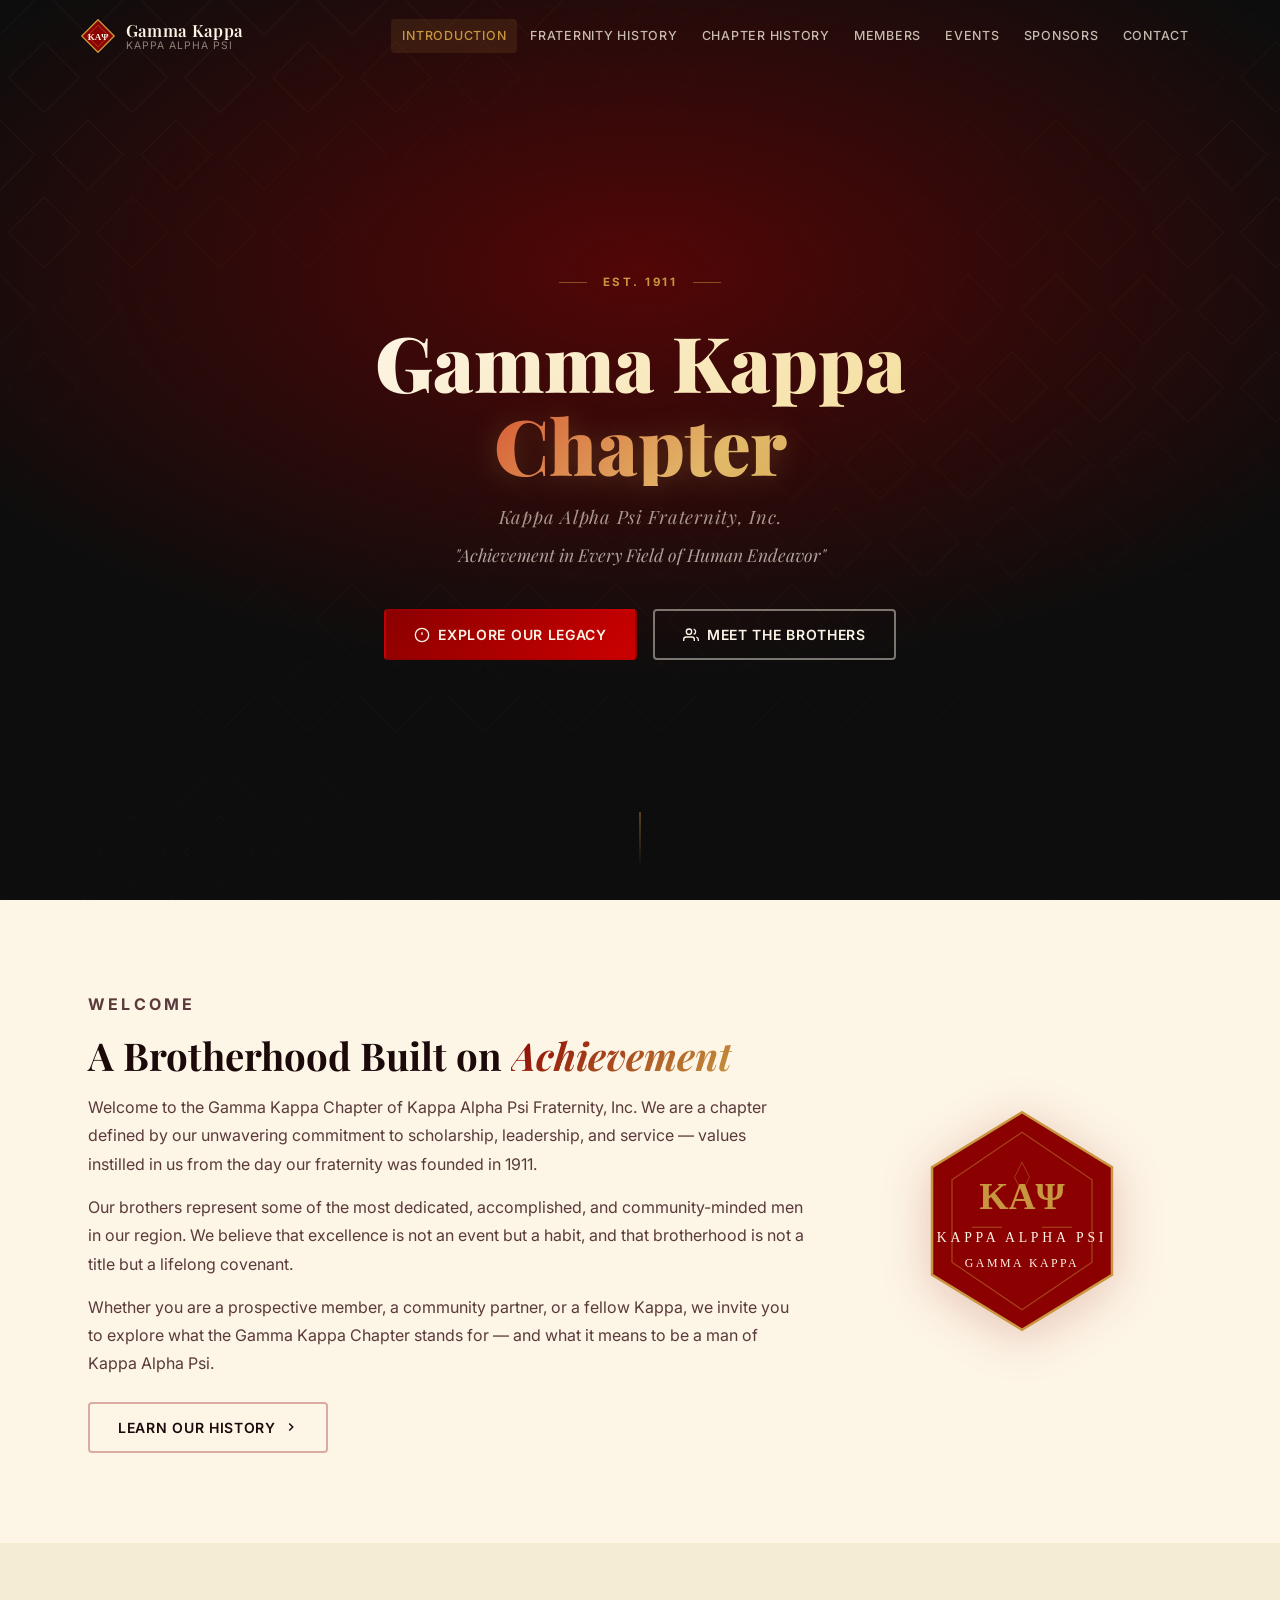
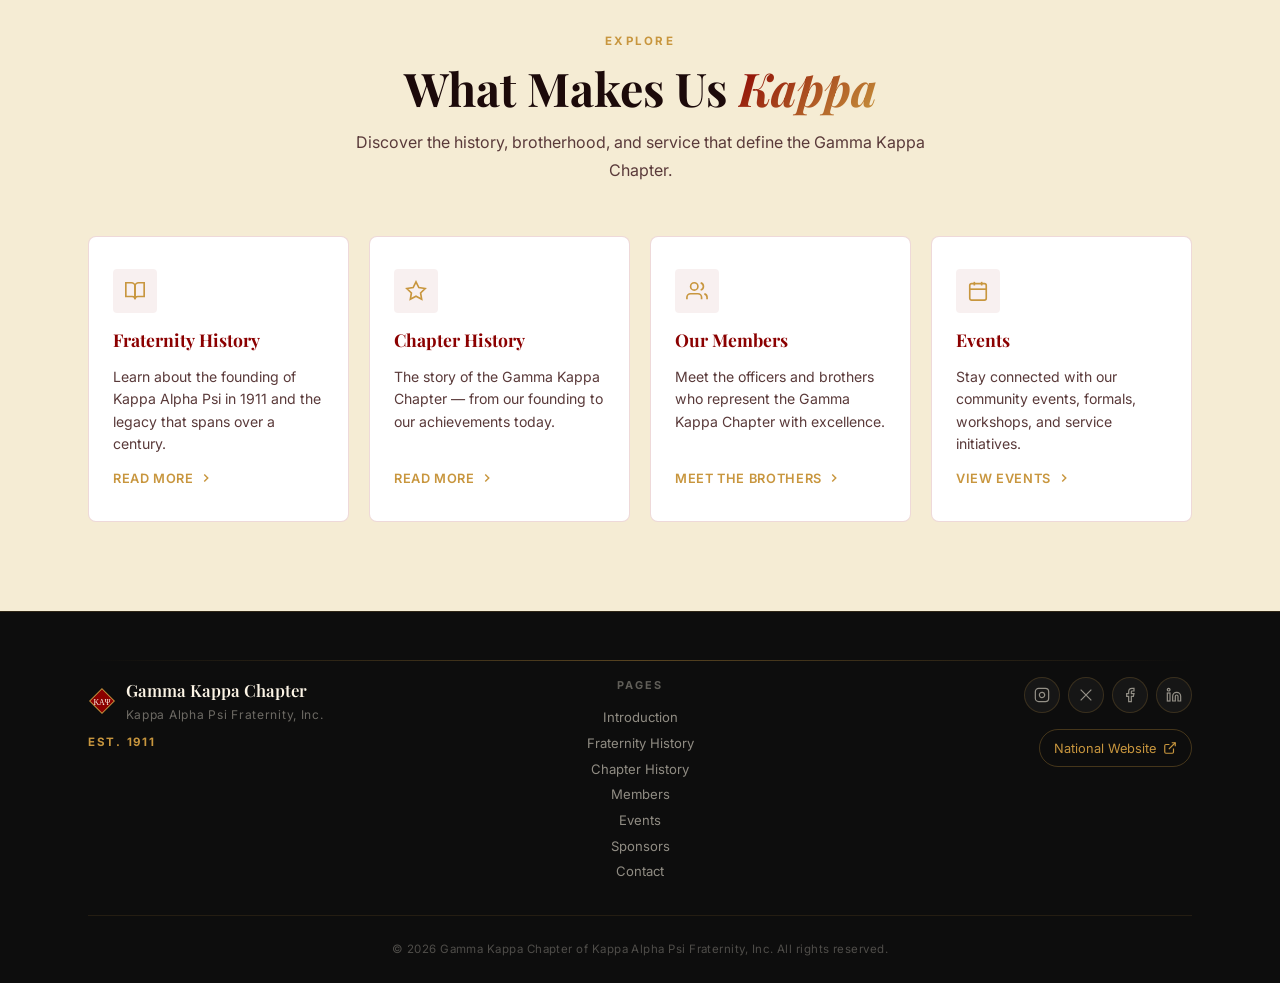
==== commit ccba1ebd: "Add multi-page site structure: index, about-fraternity, about-chapter, app.js, updated styles Rebuil" ====
--- a/index.html
+++ b/index.html
@@ -1,539 +1,212 @@
 <!DOCTYPE html>
 <html lang="en">
 <head>
-  <meta charset="UTF-8" />
-  <meta name="viewport" content="width=device-width, initial-scale=1.0" />
+  <meta charset="UTF-8"/>
+  <meta name="viewport" content="width=device-width, initial-scale=1.0"/>
   <title>Gamma Kappa Chapter · Kappa Alpha Psi Fraternity, Inc.</title>
-  <meta name="description" content="Gamma Kappa Chapter of Kappa Alpha Psi Fraternity, Inc. — Achievement in Every Field of Human Endeavor." />
-  <link rel="preconnect" href="https://fonts.googleapis.com" />
-  <link rel="preconnect" href="https://fonts.gstatic.com" crossorigin />
-  <link href="https://fonts.googleapis.com/css2?family=Playfair+Display:ital,wght@0,400;0,500;0,600;0,700;0,900;1,400;1,700&family=Inter:wght@300;400;500;600;700&display=swap" rel="stylesheet" />
-  <link rel="stylesheet" href="styles.css" />
+  <meta name="description" content="Gamma Kappa Chapter of Kappa Alpha Psi Fraternity, Inc. — Achievement in Every Field of Human Endeavor."/>
+  <link rel="preconnect" href="https://fonts.googleapis.com"/>
+  <link rel="preconnect" href="https://fonts.gstatic.com" crossorigin/>
+  <link href="https://fonts.googleapis.com/css2?family=Playfair+Display:ital,wght@0,400;0,500;0,600;0,700;0,900;1,400;1,700&family=Inter:wght@300;400;500;600;700&display=swap" rel="stylesheet"/>
+  <link rel="stylesheet" href="styles.css"/>
 </head>
 <body>
 
-  <!-- Page Transition Overlay -->
-  <div class="page-transition" id="pageTransition" aria-hidden="true"></div>
-
-  <!-- ═══════════════════════════════════════
-       NAVBAR
-  ════════════════════════════════════════ -->
-  <header class="navbar" id="navbar" role="banner">
-    <div class="navbar-inner">
-      <a href="#home" class="navbar-logo" aria-label="Gamma Kappa Chapter home">
-        <div class="logo-diamond" aria-hidden="true">
-          <svg viewBox="0 0 40 40" width="36" height="36" fill="none" xmlns="http://www.w3.org/2000/svg">
-            <polygon points="20,2 38,20 20,38 2,20" fill="#8B0000" stroke="#C8963E" stroke-width="1.5"/>
-            <polygon points="20,8 32,20 20,32 8,20" fill="none" stroke="#C8963E" stroke-width="1"/>
-            <text x="20" y="24" text-anchor="middle" font-family="serif" font-size="11" font-weight="700" fill="#FDF5E6">ΚΑΨ</text>
+<div class="page-transition" id="pageTransition" aria-hidden="true"></div>
+
+<!-- NAVBAR -->
+<header class="navbar" id="navbar" role="banner">
+  <div class="navbar-inner">
+    <a href="index.html" class="navbar-logo" aria-label="Gamma Kappa Chapter home">
+      <div class="logo-diamond-wrap" aria-hidden="true">
+        <svg viewBox="0 0 40 40" width="36" height="36" fill="none" xmlns="http://www.w3.org/2000/svg">
+          <polygon points="20,2 38,20 20,38 2,20" fill="#8B0000" stroke="#C8963E" stroke-width="1.5"/>
+          <polygon points="20,8 32,20 20,32 8,20" fill="none" stroke="#C8963E" stroke-width="0.8" opacity="0.6"/>
+          <text x="20" y="24" text-anchor="middle" font-family="serif" font-size="10" font-weight="700" fill="#FDF5E6">ΚΑΨ</text>
+        </svg>
+      </div>
+      <div class="logo-text">Gamma Kappa<small>Kappa Alpha Psi</small></div>
+    </a>
+    <nav class="navbar-links" role="navigation" aria-label="Primary">
+      <a href="index.html" class="nav-link">Introduction</a>
+      <a href="about-fraternity.html" class="nav-link">Fraternity History</a>
+      <a href="about-chapter.html" class="nav-link">Chapter History</a>
+      <a href="members.html" class="nav-link">Members</a>
+      <a href="events.html" class="nav-link">Events</a>
+      <a href="sponsors.html" class="nav-link">Sponsors</a>
+      <a href="contact.html" class="nav-link">Contact</a>
+    </nav>
+    <button class="hamburger" id="hamburger" aria-label="Toggle menu" aria-expanded="false" aria-controls="mobileMenu">
+      <span class="bar"></span><span class="bar"></span><span class="bar"></span>
+    </button>
+  </div>
+  <div class="mobile-menu" id="mobileMenu" aria-hidden="true">
+    <a href="index.html" class="mobile-nav-link">Introduction</a>
+    <a href="about-fraternity.html" class="mobile-nav-link">Fraternity History</a>
+    <a href="about-chapter.html" class="mobile-nav-link">Chapter History</a>
+    <a href="members.html" class="mobile-nav-link">Members</a>
+    <a href="events.html" class="mobile-nav-link">Events</a>
+    <a href="sponsors.html" class="mobile-nav-link">Sponsors</a>
+    <a href="contact.html" class="mobile-nav-link">Contact</a>
+  </div>
+</header>
+
+<main>
+
+  <!-- HERO -->
+  <section class="hero" id="home" aria-label="Introduction hero">
+    <canvas class="diamond-canvas" id="heroCanvas" aria-hidden="true"></canvas>
+    <div class="hero-overlay" aria-hidden="true"></div>
+    <div class="hero-content">
+      <div class="hero-badge reveal-fade">
+        <span class="badge-line"></span>Est. 1911<span class="badge-line"></span>
+      </div>
+      <h1 class="hero-title reveal-up">
+        <span class="cream-text">Gamma Kappa</span>
+        <span class="gradient-text">Chapter</span>
+      </h1>
+      <p class="hero-subtitle reveal-up">Kappa Alpha Psi Fraternity, Inc.</p>
+      <p class="hero-motto reveal-up">"Achievement in Every Field of Human Endeavor"</p>
+      <div class="hero-actions reveal-up">
+        <a href="about-fraternity.html" class="btn btn-primary">
+          <svg width="16" height="16" viewBox="0 0 24 24" fill="none" stroke="currentColor" stroke-width="2" aria-hidden="true"><circle cx="12" cy="12" r="10"/><path d="M12 8v4m0 4h.01"/></svg>
+          Explore Our Legacy
+        </a>
+        <a href="members.html" class="btn btn-outline">
+          <svg width="16" height="16" viewBox="0 0 24 24" fill="none" stroke="currentColor" stroke-width="2" aria-hidden="true"><path d="M17 21v-2a4 4 0 0 0-4-4H5a4 4 0 0 0-4 4v2"/><circle cx="9" cy="7" r="4"/><path d="M23 21v-2a4 4 0 0 0-3-3.87"/><path d="M16 3.13a4 4 0 0 1 0 7.75"/></svg>
+          Meet the Brothers
+        </a>
+      </div>
+    </div>
+    <a href="#welcome" class="scroll-indicator" aria-label="Scroll down"><span class="scroll-dot"></span></a>
+  </section>
+
+  <!-- WELCOME -->
+  <section class="section" id="welcome" aria-labelledby="welcome-heading">
+    <div class="container">
+      <div class="welcome-grid">
+        <div class="welcome-text reveal-left">
+          <p class="section-eyebrow">Welcome</p>
+          <h2 id="welcome-heading">A Brotherhood Built on <em>Achievement</em></h2>
+          <p>Welcome to the Gamma Kappa Chapter of Kappa Alpha Psi Fraternity, Inc. We are a chapter defined by our unwavering commitment to scholarship, leadership, and service — values instilled in us from the day our fraternity was founded in 1911.</p>
+          <p>Our brothers represent some of the most dedicated, accomplished, and community-minded men in our region. We believe that excellence is not an event but a habit, and that brotherhood is not a title but a lifelong covenant.</p>
+          <p>Whether you are a prospective member, a community partner, or a fellow Kappa, we invite you to explore what the Gamma Kappa Chapter stands for — and what it means to be a man of Kappa Alpha Psi.</p>
+          <div class="mt-3">
+            <a href="about-fraternity.html" class="btn btn-outline-dark">
+              Learn Our History
+              <svg width="14" height="14" viewBox="0 0 24 24" fill="none" stroke="currentColor" stroke-width="2.5" aria-hidden="true"><polyline points="9 18 15 12 9 6"/></svg>
+            </a>
+          </div>
+        </div>
+        <div class="welcome-crest reveal-right" aria-hidden="true">
+          <svg viewBox="0 0 160 190" width="200" height="238" fill="none" xmlns="http://www.w3.org/2000/svg">
+            <polygon points="80,8 152,52 152,138 80,182 8,138 8,52" fill="#8B0000" stroke="#C8963E" stroke-width="2"/>
+            <polygon points="80,24 136,62 136,128 80,166 24,128 24,62" fill="none" stroke="#C8963E" stroke-width="1" opacity="0.45"/>
+            <text x="80" y="85" text-anchor="middle" font-family="serif" font-size="30" font-weight="700" fill="#C8963E">ΚΑΨ</text>
+            <text x="80" y="112" text-anchor="middle" font-family="serif" font-size="11" fill="#FDF5E6" letter-spacing="3">KAPPA ALPHA PSI</text>
+            <text x="80" y="132" text-anchor="middle" font-family="serif" font-size="9.5" fill="#FDF5E6" letter-spacing="2">GAMMA KAPPA</text>
+            <line x1="40" y1="100" x2="64" y2="100" stroke="#C8963E" stroke-width="0.7" opacity="0.6"/>
+            <line x1="96" y1="100" x2="120" y2="100" stroke="#C8963E" stroke-width="0.7" opacity="0.6"/>
+            <polygon points="80,48 86,60 80,72 74,60" fill="none" stroke="#C8963E" stroke-width="0.8" opacity="0.4"/>
           </svg>
         </div>
-        <span class="logo-text">Gamma Kappa</span>
-      </a>
-
-      <nav class="navbar-links" role="navigation" aria-label="Primary navigation">
-        <a href="#about" class="nav-link">About</a>
-        <a href="#chapter" class="nav-link">Chapter</a>
-        <a href="#brothers" class="nav-link">Brothers</a>
-        <a href="#events" class="nav-link">Events</a>
-        <a href="#contact" class="nav-link nav-cta">Contact</a>
-      </nav>
-
-      <button class="hamburger" id="hamburger" aria-label="Toggle navigation menu" aria-expanded="false" aria-controls="mobileMenu">
-        <span class="bar"></span>
-        <span class="bar"></span>
-        <span class="bar"></span>
-      </button>
-    </div>
-
-    <!-- Mobile Menu -->
-    <div class="mobile-menu" id="mobileMenu" role="dialog" aria-label="Mobile navigation" aria-hidden="true">
-      <nav>
-        <a href="#about" class="mobile-nav-link">About</a>
-        <a href="#chapter" class="mobile-nav-link">Chapter</a>
-        <a href="#brothers" class="mobile-nav-link">Brothers</a>
-        <a href="#events" class="mobile-nav-link">Events</a>
-        <a href="#contact" class="mobile-nav-link">Contact</a>
-      </nav>
-    </div>
-  </header>
-
-  <main>
-
-    <!-- ═══════════════════════════════════════
-         HERO
-    ════════════════════════════════════════ -->
-    <section class="hero" id="home" aria-label="Hero section">
-      <canvas class="diamond-canvas" id="diamondCanvas" aria-hidden="true"></canvas>
-      <div class="hero-overlay" aria-hidden="true"></div>
-
-      <div class="hero-content">
-        <div class="hero-badge reveal-fade" aria-label="Founding year">
-          <span class="badge-line" aria-hidden="true"></span>
-          Est. 1911
-          <span class="badge-line" aria-hidden="true"></span>
-        </div>
-
-        <h1 class="hero-title reveal-up" aria-label="Gamma Kappa Chapter, Kappa Alpha Psi Fraternity Incorporated">
-          <span class="title-line">Gamma Kappa</span>
-          <span class="title-line title-accent">Chapter</span>
-          <span class="title-line title-sub">Kappa Alpha Psi Fraternity, Inc.</span>
-        </h1>
-
-        <p class="hero-motto reveal-up reveal-delay-1">
-          "Achievement in Every Field of Human Endeavor"
-        </p>
-
-        <div class="hero-actions reveal-up reveal-delay-2">
-          <a href="#about" class="btn btn-primary">
-            <svg width="16" height="16" viewBox="0 0 24 24" fill="none" stroke="currentColor" stroke-width="2" aria-hidden="true"><circle cx="12" cy="12" r="10"/><path d="M12 8v4m0 4h.01"/></svg>
-            Our Story
-          </a>
-          <a href="#contact" class="btn btn-outline">
-            <svg width="16" height="16" viewBox="0 0 24 24" fill="none" stroke="currentColor" stroke-width="2" aria-hidden="true"><path d="M17 21v-2a4 4 0 0 0-4-4H5a4 4 0 0 0-4 4v2"/><circle cx="9" cy="7" r="4"/><path d="M23 21v-2a4 4 0 0 0-3-3.87"/><path d="M16 3.13a4 4 0 0 1 0 7.75"/></svg>
-            Get Involved
-          </a>
-        </div>
-      </div>
-
-      <a href="#about" class="scroll-indicator" aria-label="Scroll to About section">
-        <span class="scroll-dot"></span>
-      </a>
-    </section>
-
-    <!-- ═══════════════════════════════════════
-         ABOUT
-    ════════════════════════════════════════ -->
-    <section class="about section" id="about" aria-labelledby="about-heading">
-      <div class="container">
-
-        <div class="section-header reveal-up">
-          <p class="section-eyebrow">Our Foundation</p>
-          <h2 class="section-title" id="about-heading">A Legacy of <em>Brotherhood</em></h2>
-          <p class="section-desc">
-            Founded January 5, 1911 at Indiana University, Kappa Alpha Psi Fraternity, Inc. stands as one of America's most distinguished Greek-letter organizations — built on achievement, service, and brotherhood.
-          </p>
-        </div>
-
-        <div class="about-grid">
-          <div class="about-text reveal-left">
-            <h3>The Gamma Kappa Chapter</h3>
-            <p>
-              The Gamma Kappa Chapter carries the torch of Kappa Alpha Psi's storied legacy with distinction. Our brothers represent the highest ideals of scholarship, leadership, and civic responsibility — forging bonds that last a lifetime.
-            </p>
-            <p>
-              We are united not by chance but by choice — drawn together by a commitment to excellence and an unwavering dedication to our communities, our families, and one another.
-            </p>
-            <div class="about-crest" aria-label="Chapter crest decoration" aria-hidden="true">
-              <svg viewBox="0 0 120 140" width="120" height="140" fill="none" xmlns="http://www.w3.org/2000/svg">
-                <polygon points="60,6 114,40 114,100 60,134 6,100 6,40" fill="#8B0000" stroke="#C8963E" stroke-width="2"/>
-                <polygon points="60,18 100,46 100,94 60,122 20,94 20,46" fill="none" stroke="#C8963E" stroke-width="1" opacity="0.5"/>
-                <text x="60" y="58" text-anchor="middle" font-family="serif" font-size="22" font-weight="700" fill="#C8963E">ΚΑΨ</text>
-                <text x="60" y="82" text-anchor="middle" font-family="serif" font-size="9" fill="#FDF5E6" letter-spacing="2">KAPPA ALPHA PSI</text>
-                <text x="60" y="100" text-anchor="middle" font-family="serif" font-size="8" fill="#FDF5E6" letter-spacing="1">GAMMA KAPPA</text>
-                <line x1="30" y1="70" x2="50" y2="70" stroke="#C8963E" stroke-width="0.5"/>
-                <line x1="70" y1="70" x2="90" y2="70" stroke="#C8963E" stroke-width="0.5"/>
-              </svg>
-            </div>
-          </div>
-
-          <div class="stats-grid reveal-right">
-            <div class="stat-card">
-              <span class="stat-num" data-target="1911" data-display="year">1911</span>
-              <span class="stat-label">Year Founded</span>
-            </div>
-            <div class="stat-card">
-              <span class="stat-num" data-target="700" data-suffix="+">700+</span>
-              <span class="stat-label">Chapters Worldwide</span>
-            </div>
-            <div class="stat-card">
-              <span class="stat-num" data-target="113" data-suffix="+">113+</span>
-              <span class="stat-label">Years of Excellence</span>
-            </div>
-            <div class="stat-card">
-              <span class="stat-num" data-target="160000" data-suffix="+">160K+</span>
-              <span class="stat-label">Members Initiated</span>
-            </div>
-          </div>
-        </div>
-
-      </div>
-    </section>
-
-    <!-- ═══════════════════════════════════════
-         CHAPTER PILLARS
-    ════════════════════════════════════════ -->
-    <section class="chapter section section-dark" id="chapter" aria-labelledby="chapter-heading">
-      <div class="container">
-
-        <div class="section-header reveal-up">
-          <p class="section-eyebrow section-eyebrow--light">Our Identity</p>
-          <h2 class="section-title section-title--light" id="chapter-heading">The Four <em>Pillars</em></h2>
-          <p class="section-desc section-desc--light">
-            Every brother of the Gamma Kappa Chapter embodies these foundational principles — passed down through generations of Kappas.
-          </p>
-        </div>
-
-        <div class="pillars-grid">
-          <article class="pillar-card reveal-up" style="--delay: 0ms">
-            <div class="pillar-icon" aria-hidden="true">
-              <svg width="32" height="32" viewBox="0 0 24 24" fill="none" stroke="currentColor" stroke-width="1.5"><path d="M12 2L2 7l10 5 10-5-10-5z"/><path d="M2 17l10 5 10-5"/><path d="M2 12l10 5 10-5"/></svg>
-            </div>
-            <div class="pillar-diamond" aria-hidden="true"></div>
-            <h3 class="pillar-title">Scholarship</h3>
-            <p class="pillar-desc">Academic excellence is the cornerstone of our brotherhood. We hold each other to the highest intellectual standards.</p>
-          </article>
-
-          <article class="pillar-card reveal-up" style="--delay: 100ms">
-            <div class="pillar-icon" aria-hidden="true">
-              <svg width="32" height="32" viewBox="0 0 24 24" fill="none" stroke="currentColor" stroke-width="1.5"><path d="M17 21v-2a4 4 0 0 0-4-4H5a4 4 0 0 0-4 4v2"/><circle cx="9" cy="7" r="4"/><path d="M23 21v-2a4 4 0 0 0-3-3.87"/><path d="M16 3.13a4 4 0 0 1 0 7.75"/></svg>
-            </div>
-            <div class="pillar-diamond" aria-hidden="true"></div>
-            <h3 class="pillar-title">Brotherhood</h3>
-            <p class="pillar-desc">The bond between Kappas is unbreakable — forged through shared sacrifice, trust, and a lifelong commitment to one another.</p>
-          </article>
-
-          <article class="pillar-card reveal-up" style="--delay: 200ms">
-            <div class="pillar-icon" aria-hidden="true">
-              <svg width="32" height="32" viewBox="0 0 24 24" fill="none" stroke="currentColor" stroke-width="1.5"><path d="M3 9l9-7 9 7v11a2 2 0 0 1-2 2H5a2 2 0 0 1-2-2z"/><polyline points="9 22 9 12 15 12 15 22"/></svg>
-            </div>
-            <div class="pillar-diamond" aria-hidden="true"></div>
-            <h3 class="pillar-title">Community</h3>
-            <p class="pillar-desc">Service to our communities is not optional — it is who we are. We uplift, mentor, and invest wherever we go.</p>
-          </article>
-
-          <article class="pillar-card reveal-up" style="--delay: 300ms">
-            <div class="pillar-icon" aria-hidden="true">
-              <svg width="32" height="32" viewBox="0 0 24 24" fill="none" stroke="currentColor" stroke-width="1.5"><polygon points="12 2 15.09 8.26 22 9.27 17 14.14 18.18 21.02 12 17.77 5.82 21.02 7 14.14 2 9.27 8.91 8.26 12 2"/></svg>
-            </div>
-            <div class="pillar-diamond" aria-hidden="true"></div>
-            <h3 class="pillar-title">Leadership</h3>
-            <p class="pillar-desc">Kappas lead with integrity and vision. We develop men who shape industries, communities, and generations.</p>
-          </article>
-        </div>
-
-        <div class="crimson-cream-bar reveal-up" aria-label="Chapter colors: Crimson and Cream">
-          <div class="color-swatch" style="background:#8B0000">
-            <span>Crimson</span>
-          </div>
-          <div class="color-divider" aria-hidden="true">
-            <svg viewBox="0 0 40 40" width="32" height="32" fill="none"><polygon points="20,2 38,20 20,38 2,20" fill="#C8963E"/></svg>
-          </div>
-          <div class="color-swatch" style="background:#FDF5E6; color:#0D0D0D">
-            <span>Cream</span>
-          </div>
-        </div>
-
-      </div>
-    </section>
-
-    <!-- ═══════════════════════════════════════
-         BROTHERS / LEADERSHIP
-    ════════════════════════════════════════ -->
-    <section class="brothers section" id="brothers" aria-labelledby="brothers-heading">
-      <div class="container">
-
-        <div class="section-header reveal-up">
-          <p class="section-eyebrow">Leadership</p>
-          <h2 class="section-title" id="brothers-heading">Chapter <em>Officers</em></h2>
-          <p class="section-desc">Meet the brothers who lead the Gamma Kappa Chapter with distinction and dedication.</p>
-        </div>
-
-        <div class="brothers-grid">
-          <!-- Brother cards — replace names/roles with actual chapter officers -->
-          <article class="brother-card reveal-up" style="--delay: 0ms">
-            <div class="brother-avatar" aria-hidden="true">
-              <svg viewBox="0 0 80 80" width="80" height="80"><polygon points="40,4 76,40 40,76 4,40" fill="#8B0000" stroke="#C8963E" stroke-width="1.5"/><text x="40" y="46" text-anchor="middle" font-size="22" font-family="serif" fill="#FDF5E6">Κ</text></svg>
-            </div>
-            <h3 class="brother-name">Polemarch</h3>
-            <p class="brother-role">Chapter President</p>
-            <p class="brother-line">Line Name · Season Year</p>
-          </article>
-
-          <article class="brother-card reveal-up" style="--delay: 80ms">
-            <div class="brother-avatar" aria-hidden="true">
-              <svg viewBox="0 0 80 80" width="80" height="80"><polygon points="40,4 76,40 40,76 4,40" fill="#8B0000" stroke="#C8963E" stroke-width="1.5"/><text x="40" y="46" text-anchor="middle" font-size="22" font-family="serif" fill="#FDF5E6">Α</text></svg>
-            </div>
-            <h3 class="brother-name">Vice Polemarch</h3>
-            <p class="brother-role">Chapter Vice President</p>
-            <p class="brother-line">Line Name · Season Year</p>
-          </article>
-
-          <article class="brother-card reveal-up" style="--delay: 160ms">
-            <div class="brother-avatar" aria-hidden="true">
-              <svg viewBox="0 0 80 80" width="80" height="80"><polygon points="40,4 76,40 40,76 4,40" fill="#8B0000" stroke="#C8963E" stroke-width="1.5"/><text x="40" y="46" text-anchor="middle" font-size="22" font-family="serif" fill="#FDF5E6">Ψ</text></svg>
-            </div>
-            <h3 class="brother-name">Keeper of Records</h3>
-            <p class="brother-role">Chapter Secretary</p>
-            <p class="brother-line">Line Name · Season Year</p>
-          </article>
-
-          <article class="brother-card reveal-up" style="--delay: 240ms">
-            <div class="brother-avatar" aria-hidden="true">
-              <svg viewBox="0 0 80 80" width="80" height="80"><polygon points="40,4 76,40 40,76 4,40" fill="#8B0000" stroke="#C8963E" stroke-width="1.5"/><text x="40" y="46" text-anchor="middle" font-size="22" font-family="serif" fill="#FDF5E6">Κ</text></svg>
-            </div>
-            <h3 class="brother-name">Exchequer</h3>
-            <p class="brother-role">Chapter Treasurer</p>
-            <p class="brother-line">Line Name · Season Year</p>
-          </article>
-
-          <article class="brother-card reveal-up" style="--delay: 320ms">
-            <div class="brother-avatar" aria-hidden="true">
-              <svg viewBox="0 0 80 80" width="80" height="80"><polygon points="40,4 76,40 40,76 4,40" fill="#8B0000" stroke="#C8963E" stroke-width="1.5"/><text x="40" y="46" text-anchor="middle" font-size="22" font-family="serif" fill="#FDF5E6">Α</text></svg>
-            </div>
-            <h3 class="brother-name">Strategus</h3>
-            <p class="brother-role">Chapter Sergeant-at-Arms</p>
-            <p class="brother-line">Line Name · Season Year</p>
-          </article>
-
-          <article class="brother-card reveal-up" style="--delay: 400ms">
-            <div class="brother-avatar" aria-hidden="true">
-              <svg viewBox="0 0 80 80" width="80" height="80"><polygon points="40,4 76,40 40,76 4,40" fill="#8B0000" stroke="#C8963E" stroke-width="1.5"/><text x="40" y="46" text-anchor="middle" font-size="22" font-family="serif" fill="#FDF5E6">Ψ</text></svg>
-            </div>
-            <h3 class="brother-name">Historian</h3>
-            <p class="brother-role">Chapter Historian</p>
-            <p class="brother-line">Line Name · Season Year</p>
-          </article>
-        </div>
-
-      </div>
-    </section>
-
-    <!-- ═══════════════════════════════════════
-         EVENTS
-    ════════════════════════════════════════ -->
-    <section class="events section section-tinted" id="events" aria-labelledby="events-heading">
-      <div class="container">
-
-        <div class="section-header reveal-up">
-          <p class="section-eyebrow">Calendar</p>
-          <h2 class="section-title" id="events-heading">Upcoming <em>Events</em></h2>
-          <p class="section-desc">Stay connected with the Gamma Kappa Chapter through our community events, formals, and service initiatives.</p>
-        </div>
-
-        <div class="events-list">
-          <article class="event-card reveal-left">
-            <div class="event-date" aria-label="Date: July 19th">
-              <span class="event-month">JUL</span>
-              <span class="event-day">19</span>
-            </div>
-            <div class="event-info">
-              <div class="event-header">
-                <h3 class="event-title">Annual Achievement Banquet</h3>
-                <span class="event-badge event-badge--open">Open</span>
-              </div>
-              <p class="event-meta">
-                <svg width="14" height="14" viewBox="0 0 24 24" fill="none" stroke="currentColor" stroke-width="2" aria-hidden="true"><circle cx="12" cy="12" r="10"/><polyline points="12 6 12 12 16 14"/></svg>
-                6:00 PM — Grand Ballroom
-              </p>
-              <p class="event-desc">Join us for our annual celebration of academic and professional achievement among our brothers and community partners.</p>
-            </div>
-          </article>
-
-          <article class="event-card reveal-left" style="--delay: 100ms">
-            <div class="event-date" aria-label="Date: August 3rd">
-              <span class="event-month">AUG</span>
-              <span class="event-day">3</span>
-            </div>
-            <div class="event-info">
-              <div class="event-header">
-                <h3 class="event-title">Community Service Day</h3>
-                <span class="event-badge event-badge--open">Open</span>
-              </div>
-              <p class="event-meta">
-                <svg width="14" height="14" viewBox="0 0 24 24" fill="none" stroke="currentColor" stroke-width="2" aria-hidden="true"><circle cx="12" cy="12" r="10"/><polyline points="12 6 12 12 16 14"/></svg>
-                9:00 AM — City Community Center
-              </p>
-              <p class="event-desc">A day of giving back. All brothers and community volunteers are invited to join us in serving those who need it most.</p>
-            </div>
-          </article>
-
-          <article class="event-card reveal-left" style="--delay: 200ms">
-            <div class="event-date" aria-label="Date: September 14th">
-              <span class="event-month">SEP</span>
-              <span class="event-day">14</span>
-            </div>
-            <div class="event-info">
-              <div class="event-header">
-                <h3 class="event-title">Crimson & Cream Formal</h3>
-                <span class="event-badge event-badge--members">Members</span>
-              </div>
-              <p class="event-meta">
-                <svg width="14" height="14" viewBox="0 0 24 24" fill="none" stroke="currentColor" stroke-width="2" aria-hidden="true"><circle cx="12" cy="12" r="10"/><polyline points="12 6 12 12 16 14"/></svg>
-                7:00 PM — Chapter Venue
-              </p>
-              <p class="event-desc">Our signature annual formal — an evening of elegance, brotherhood, and celebration of all we've accomplished together.</p>
-            </div>
-          </article>
-
-          <article class="event-card reveal-left" style="--delay: 300ms">
-            <div class="event-date" aria-label="Date: October 28th">
-              <span class="event-month">OCT</span>
-              <span class="event-day">28</span>
-            </div>
-            <div class="event-info">
-              <div class="event-header">
-                <h3 class="event-title">Founder's Day Celebration</h3>
-                <span class="event-badge event-badge--formal">Formal</span>
-              </div>
-              <p class="event-meta">
-                <svg width="14" height="14" viewBox="0 0 24 24" fill="none" stroke="currentColor" stroke-width="2" aria-hidden="true"><circle cx="12" cy="12" r="10"/><polyline points="12 6 12 12 16 14"/></svg>
-                5:00 PM — TBD
-              </p>
-              <p class="event-desc">Honoring the Ten Founders of Kappa Alpha Psi and the legacy they built — a solemn and joyous occasion for all brothers.</p>
-            </div>
-          </article>
-        </div>
-
-      </div>
-    </section>
-
-    <!-- ═══════════════════════════════════════
-         CONTACT
-    ════════════════════════════════════════ -->
-    <section class="contact section" id="contact" aria-labelledby="contact-heading">
-      <div class="container">
-
-        <div class="section-header reveal-up">
-          <p class="section-eyebrow">Get In Touch</p>
-          <h2 class="section-title" id="contact-heading">Connect With <em>Us</em></h2>
-          <p class="section-desc">Interested in Kappa Alpha Psi? Have a partnership inquiry? We'd love to hear from you.</p>
-        </div>
-
-        <div class="contact-grid">
-          <div class="contact-form-wrap reveal-left">
-            <form class="contact-form" id="contactForm" novalidate aria-label="Contact form">
-              <div class="form-row">
-                <div class="form-group">
-                  <label for="firstName" class="form-label">First Name</label>
-                  <input type="text" id="firstName" name="firstName" class="form-input" placeholder="Marcus" required autocomplete="given-name" />
-                </div>
-                <div class="form-group">
-                  <label for="lastName" class="form-label">Last Name</label>
-                  <input type="text" id="lastName" name="lastName" class="form-input" placeholder="Johnson" required autocomplete="family-name" />
-                </div>
-              </div>
-              <div class="form-group">
-                <label for="email" class="form-label">Email Address</label>
-                <input type="email" id="email" name="email" class="form-input" placeholder="you@example.com" required autocomplete="email" />
-              </div>
-              <div class="form-group">
-                <label for="subject" class="form-label">Subject</label>
-                <select id="subject" name="subject" class="form-input form-select">
-                  <option value="">Select a topic…</option>
-                  <option value="interest">Interest in Membership</option>
-                  <option value="partnership">Community Partnership</option>
-                  <option value="event">Event Inquiry</option>
-                  <option value="media">Media / Press</option>
-                  <option value="other">Other</option>
-                </select>
-              </div>
-              <div class="form-group">
-                <label for="message" class="form-label">Message</label>
-                <textarea id="message" name="message" class="form-input form-textarea" placeholder="Tell us about yourself or your inquiry…" rows="5" required></textarea>
-              </div>
-              <button type="submit" class="btn btn-primary btn-full" id="submitBtn">
-                <svg width="16" height="16" viewBox="0 0 24 24" fill="none" stroke="currentColor" stroke-width="2" aria-hidden="true"><line x1="22" y1="2" x2="11" y2="13"/><polygon points="22 2 15 22 11 13 2 9 22 2"/></svg>
-                Send Message
-              </button>
-              <div class="form-success" id="formSuccess" role="alert" aria-live="polite" hidden>
-                <svg width="20" height="20" viewBox="0 0 24 24" fill="none" stroke="currentColor" stroke-width="2" aria-hidden="true"><polyline points="20 6 9 17 4 12"/></svg>
-                Message sent! A brother will be in touch soon.
-              </div>
-              <div class="form-error" id="formError" role="alert" aria-live="polite" hidden>
-                <svg width="20" height="20" viewBox="0 0 24 24" fill="none" stroke="currentColor" stroke-width="2" aria-hidden="true"><circle cx="12" cy="12" r="10"/><line x1="12" y1="8" x2="12" y2="12"/><line x1="12" y1="16" x2="12.01" y2="16"/></svg>
-                Please fill in all required fields.
-              </div>
-            </form>
-          </div>
-
-          <aside class="contact-info reveal-right" aria-label="Chapter contact information">
-            <div class="info-card">
-              <div class="info-diamond" aria-hidden="true">
-                <svg viewBox="0 0 60 60" width="52" height="52" fill="none"><polygon points="30,3 57,30 30,57 3,30" fill="#8B0000" stroke="#C8963E" stroke-width="1.5"/><text x="30" y="36" text-anchor="middle" font-size="18" font-family="serif" fill="#FDF5E6">ΚΑΨ</text></svg>
-              </div>
-              <h3 class="info-title">Gamma Kappa Chapter</h3>
-              <p class="info-motto">"Achievement in Every Field of Human Endeavor"</p>
-            </div>
-
-            <ul class="info-list">
-              <li class="info-item">
-                <div class="info-icon" aria-hidden="true">
-                  <svg width="18" height="18" viewBox="0 0 24 24" fill="none" stroke="currentColor" stroke-width="2"><path d="M4 4h16c1.1 0 2 .9 2 2v12c0 1.1-.9 2-2 2H4c-1.1 0-2-.9-2-2V6c0-1.1.9-2 2-2z"/><polyline points="22,6 12,13 2,6"/></svg>
-                </div>
-                <div>
-                  <span class="info-label">Email</span>
-                  <span class="info-value">gammakappa@kappaalphapsi1911.net</span>
-                </div>
-              </li>
-              <li class="info-item">
-                <div class="info-icon" aria-hidden="true">
-                  <svg width="18" height="18" viewBox="0 0 24 24" fill="none" stroke="currentColor" stroke-width="2"><path d="M21 10c0 7-9 13-9 13s-9-6-9-13a9 9 0 0 1 18 0z"/><circle cx="12" cy="10" r="3"/></svg>
-                </div>
-                <div>
-                  <span class="info-label">Location</span>
-                  <span class="info-value">Chapter City, State</span>
-                </div>
-              </li>
-              <li class="info-item">
-                <div class="info-icon" aria-hidden="true">
-                  <svg width="18" height="18" viewBox="0 0 24 24" fill="none" stroke="currentColor" stroke-width="2"><rect x="3" y="4" width="18" height="18" rx="2" ry="2"/><line x1="16" y1="2" x2="16" y2="6"/><line x1="8" y1="2" x2="8" y2="6"/><line x1="3" y1="10" x2="21" y2="10"/></svg>
-                </div>
-                <div>
-                  <span class="info-label">Meetings</span>
-                  <span class="info-value">Every 2nd &amp; 4th Sunday</span>
-                </div>
-              </li>
-            </ul>
-
-            <div class="social-links" aria-label="Social media links">
-              <a href="#" class="social-btn" aria-label="Follow us on Instagram">
-                <svg width="20" height="20" viewBox="0 0 24 24" fill="none" stroke="currentColor" stroke-width="1.8"><rect x="2" y="2" width="20" height="20" rx="5" ry="5"/><path d="M16 11.37A4 4 0 1 1 12.63 8 4 4 0 0 1 16 11.37z"/><line x1="17.5" y1="6.5" x2="17.51" y2="6.5"/></svg>
-              </a>
-              <a href="#" class="social-btn" aria-label="Follow us on Twitter / X">
-                <svg width="20" height="20" viewBox="0 0 24 24" fill="none" stroke="currentColor" stroke-width="1.8"><path d="M4 4l16 16M4 20L20 4"/></svg>
-              </a>
-              <a href="#" class="social-btn" aria-label="Visit our Facebook page">
-                <svg width="20" height="20" viewBox="0 0 24 24" fill="none" stroke="currentColor" stroke-width="1.8"><path d="M18 2h-3a5 5 0 0 0-5 5v3H7v4h3v8h4v-8h3l1-4h-4V7a1 1 0 0 1 1-1h3z"/></svg>
-              </a>
-            </div>
-          </aside>
-        </div>
-
-      </div>
-    </section>
-
-  </main>
-
-  <!-- ═══════════════════════════════════════
-       FOOTER
-  ════════════════════════════════════════ -->
-  <footer class="footer" role="contentinfo">
+      </div>
+    </div>
+  </section>
+
+  <!-- QUICK LINKS -->
+  <section class="section section--tinted" aria-labelledby="quick-heading">
     <div class="container">
-      <div class="footer-inner">
-        <div class="footer-brand">
-          <div class="footer-logo" aria-hidden="true">
-            <svg viewBox="0 0 40 40" width="28" height="28" fill="none"><polygon points="20,2 38,20 20,38 2,20" fill="#8B0000" stroke="#C8963E" stroke-width="1.5"/><text x="20" y="24" text-anchor="middle" font-family="serif" font-size="10" fill="#FDF5E6">ΚΑΨ</text></svg>
-          </div>
+      <div class="section-header reveal-up">
+        <p class="section-eyebrow">Explore</p>
+        <h2 class="section-title" id="quick-heading">What Makes Us <em>Kappa</em></h2>
+        <p class="section-desc">Discover the history, brotherhood, and service that define the Gamma Kappa Chapter.</p>
+      </div>
+      <div class="grid-4" data-stagger-parent>
+        <a href="about-fraternity.html" class="quick-card reveal-up">
+          <div class="quick-card-icon" aria-hidden="true">
+            <svg width="22" height="22" viewBox="0 0 24 24" fill="none" stroke="currentColor" stroke-width="1.8"><path d="M2 3h6a4 4 0 0 1 4 4v14a3 3 0 0 0-3-3H2z"/><path d="M22 3h-6a4 4 0 0 0-4 4v14a3 3 0 0 1 3-3h7z"/></svg>
+          </div>
+          <h3>Fraternity History</h3>
+          <p>Learn about the founding of Kappa Alpha Psi in 1911 and the legacy that spans over a century.</p>
+          <span class="quick-card-arrow">Read More <svg width="14" height="14" viewBox="0 0 24 24" fill="none" stroke="currentColor" stroke-width="2.5"><polyline points="9 18 15 12 9 6"/></svg></span>
+        </a>
+        <a href="about-chapter.html" class="quick-card reveal-up">
+          <div class="quick-card-icon" aria-hidden="true">
+            <svg width="22" height="22" viewBox="0 0 24 24" fill="none" stroke="currentColor" stroke-width="1.8"><polygon points="12 2 15.09 8.26 22 9.27 17 14.14 18.18 21.02 12 17.77 5.82 21.02 7 14.14 2 9.27 8.91 8.26 12 2"/></svg>
+          </div>
+          <h3>Chapter History</h3>
+          <p>The story of the Gamma Kappa Chapter — from our founding to our achievements today.</p>
+          <span class="quick-card-arrow">Read More <svg width="14" height="14" viewBox="0 0 24 24" fill="none" stroke="currentColor" stroke-width="2.5"><polyline points="9 18 15 12 9 6"/></svg></span>
+        </a>
+        <a href="members.html" class="quick-card reveal-up">
+          <div class="quick-card-icon" aria-hidden="true">
+            <svg width="22" height="22" viewBox="0 0 24 24" fill="none" stroke="currentColor" stroke-width="1.8"><path d="M17 21v-2a4 4 0 0 0-4-4H5a4 4 0 0 0-4 4v2"/><circle cx="9" cy="7" r="4"/><path d="M23 21v-2a4 4 0 0 0-3-3.87"/><path d="M16 3.13a4 4 0 0 1 0 7.75"/></svg>
+          </div>
+          <h3>Our Members</h3>
+          <p>Meet the officers and brothers who represent the Gamma Kappa Chapter with excellence.</p>
+          <span class="quick-card-arrow">Meet the Brothers <svg width="14" height="14" viewBox="0 0 24 24" fill="none" stroke="currentColor" stroke-width="2.5"><polyline points="9 18 15 12 9 6"/></svg></span>
+        </a>
+        <a href="events.html" class="quick-card reveal-up">
+          <div class="quick-card-icon" aria-hidden="true">
+            <svg width="22" height="22" viewBox="0 0 24 24" fill="none" stroke="currentColor" stroke-width="1.8"><rect x="3" y="4" width="18" height="18" rx="2" ry="2"/><line x1="16" y1="2" x2="16" y2="6"/><line x1="8" y1="2" x2="8" y2="6"/><line x1="3" y1="10" x2="21" y2="10"/></svg>
+          </div>
+          <h3>Events</h3>
+          <p>Stay connected with our community events, formals, workshops, and service initiatives.</p>
+          <span class="quick-card-arrow">View Events <svg width="14" height="14" viewBox="0 0 24 24" fill="none" stroke="currentColor" stroke-width="2.5"><polyline points="9 18 15 12 9 6"/></svg></span>
+        </a>
+      </div>
+    </div>
+  </section>
+
+</main>
+
+<!-- FOOTER -->
+<footer class="footer" role="contentinfo">
+  <div class="container">
+    <div class="footer-gold-divider" aria-hidden="true"></div>
+    <div class="footer-top">
+      <div class="footer-brand">
+        <div class="footer-logo-row">
+          <svg viewBox="0 0 32 32" width="28" height="28" fill="none" aria-hidden="true"><polygon points="16,2 30,16 16,30 2,16" fill="#8B0000" stroke="#C8963E" stroke-width="1.2"/><text x="16" y="20" text-anchor="middle" font-family="serif" font-size="9" fill="#FDF5E6">ΚΑΨ</text></svg>
           <div>
             <p class="footer-chapter">Gamma Kappa Chapter</p>
             <p class="footer-org">Kappa Alpha Psi Fraternity, Inc.</p>
           </div>
         </div>
-
-        <nav class="footer-nav" aria-label="Footer navigation">
-          <a href="#about">About</a>
-          <a href="#chapter">Chapter</a>
-          <a href="#brothers">Brothers</a>
-          <a href="#events">Events</a>
-          <a href="#contact">Contact</a>
+        <p class="footer-est">Est. 1911</p>
+      </div>
+      <div class="footer-nav-col">
+        <p class="footer-nav-title">Pages</p>
+        <nav class="footer-nav-links" aria-label="Footer navigation">
+          <a href="index.html">Introduction</a>
+          <a href="about-fraternity.html">Fraternity History</a>
+          <a href="about-chapter.html">Chapter History</a>
+          <a href="members.html">Members</a>
+          <a href="events.html">Events</a>
+          <a href="sponsors.html">Sponsors</a>
+          <a href="contact.html">Contact</a>
         </nav>
-
-        <p class="footer-copy">&copy; <span id="footerYear"></span> Gamma Kappa Chapter · Kappa Alpha Psi Fraternity, Inc.</p>
-      </div>
-    </div>
-  </footer>
-
-  <script src="scripts.js"></script>
+      </div>
+      <div class="footer-social-col">
+        <div class="footer-social-row">
+          <a href="#" class="footer-social-btn" aria-label="Instagram"><svg width="16" height="16" viewBox="0 0 24 24" fill="none" stroke="currentColor" stroke-width="1.8"><rect x="2" y="2" width="20" height="20" rx="5"/><path d="M16 11.37A4 4 0 1 1 12.63 8 4 4 0 0 1 16 11.37z"/><line x1="17.5" y1="6.5" x2="17.51" y2="6.5"/></svg></a>
+          <a href="#" class="footer-social-btn" aria-label="Twitter/X"><svg width="16" height="16" viewBox="0 0 24 24" fill="none" stroke="currentColor" stroke-width="1.8"><path d="M4 4l16 16M4 20L20 4"/></svg></a>
+          <a href="#" class="footer-social-btn" aria-label="Facebook"><svg width="16" height="16" viewBox="0 0 24 24" fill="none" stroke="currentColor" stroke-width="1.8"><path d="M18 2h-3a5 5 0 0 0-5 5v3H7v4h3v8h4v-8h3l1-4h-4V7a1 1 0 0 1 1-1h3z"/></svg></a>
+          <a href="#" class="footer-social-btn" aria-label="LinkedIn"><svg width="16" height="16" viewBox="0 0 24 24" fill="none" stroke="currentColor" stroke-width="1.8"><path d="M16 8a6 6 0 0 1 6 6v7h-4v-7a2 2 0 0 0-2-2 2 2 0 0 0-2 2v7h-4v-7a6 6 0 0 1 6-6z"/><rect x="2" y="9" width="4" height="12"/><circle cx="4" cy="4" r="2"/></svg></a>
+        </div>
+        <a href="https://kappaalphapsi1911.com" class="footer-national-link" target="_blank" rel="noopener noreferrer">
+          National Website
+          <svg class="ext-icon" viewBox="0 0 24 24" fill="none" stroke="currentColor" stroke-width="2" aria-hidden="true"><path d="M18 13v6a2 2 0 0 1-2 2H5a2 2 0 0 1-2-2V8a2 2 0 0 1 2-2h6"/><polyline points="15 3 21 3 21 9"/><line x1="10" y1="14" x2="21" y2="3"/></svg>
+        </a>
+      </div>
+    </div>
+    <div class="footer-bottom">
+      <p class="footer-copy">&copy; <span class="footer-year"></span> Gamma Kappa Chapter of Kappa Alpha Psi Fraternity, Inc. All rights reserved.</p>
+    </div>
+  </div>
+</footer>
+
+<script src="app.js"></script>
 </body>
 </html>
--- a/styles.css
+++ b/styles.css
@@ -1,39 +1,48 @@
 /* ════════════════════════════════════════
    GAMMA KAPPA CHAPTER · KAPPA ALPHA PSI
-   styles.css
+   styles.css — Global Design System
 ════════════════════════════════════════ */
 
 /* ── Design Tokens ── */
 :root {
-  --crimson-deep:   #8B0000;
-  --crimson-rich:   #CC0000;
-  --cream:          #FDF5E6;
-  --cream-dark:     #F5ECD4;
-  --gold:           #C8963E;
-  --gold-light:     #E2B96A;
-  --near-black:     #0D0D0D;
-  --charcoal:       #1A1A1A;
-  --charcoal-mid:   #2A2020;
-  --text-primary:   #1C0A0A;
-  --text-muted:     #5A3A3A;
-  --text-light:     #FDF5E6;
-  --border-crimson: rgba(139,0,0,0.15);
+  --crimson-deep:    #8B0000;
+  --crimson-rich:    #CC0000;
+  --crimson-dark:    #3D0000;
+  --gold:            #C8963E;
+  --gold-light:      #E2B96A;
+  --gold-pale:       #F5DFA0;
+  --cream:           #FDF5E6;
+  --cream-dark:      #F5ECD4;
+  --near-black:      #0D0D0D;
+  --charcoal:        #1A1A1A;
+  --charcoal-mid:    #2A2020;
+  --text-primary:    #1C0A0A;
+  --text-muted:      #5A3A3A;
+  --text-light:      #FDF5E6;
+  --border-crimson:  rgba(139,0,0,0.15);
+  --border-gold:     rgba(200,150,62,0.3);
 
   --font-display: 'Playfair Display', Georgia, serif;
-  --font-body:    'Inter', system-ui, sans-serif;
-
-  --transition-fast:   150ms ease;
-  --transition-mid:    250ms ease;
-  --transition-slow:   400ms cubic-bezier(0.16,1,0.3,1);
-
-  --navbar-h: 72px;
-  --container-max: 1200px;
-  --z-nav: 50;
-  --z-overlay: 40;
-  --z-hero: 10;
-}
-
-/* ── Reset & Base ── */
+  --font-body:    'Inter', system-ui, -apple-system, sans-serif;
+
+  --ease-out:    cubic-bezier(0.16,1,0.3,1);
+  --ease-in-out: cubic-bezier(0.4,0,0.2,1);
+  --dur-fast:    150ms;
+  --dur-mid:     250ms;
+  --dur-slow:    500ms;
+
+  --navbar-h:    72px;
+  --max-w:       1200px;
+  --z-nav:       50;
+  --z-transition:90;
+  --z-hero:      10;
+
+  --radius-sm:   4px;
+  --radius-md:   8px;
+  --radius-lg:   12px;
+}
+
+/* ── Reset ── */
 *, *::before, *::after { box-sizing: border-box; margin: 0; padding: 0; }
 
 html {
@@ -46,6 +55,7 @@
   html { scroll-behavior: auto; }
   *, *::before, *::after {
     animation-duration: 0.01ms !important;
+    animation-iteration-count: 1 !important;
     transition-duration: 0.01ms !important;
   }
 }
@@ -56,55 +66,63 @@
   color: var(--text-primary);
   line-height: 1.65;
   overflow-x: hidden;
-}
-
+  min-height: 100vh;
+  display: flex;
+  flex-direction: column;
+}
+
+main { flex: 1; }
 img, svg { display: block; max-width: 100%; }
 a { text-decoration: none; color: inherit; }
 button { font-family: inherit; cursor: pointer; border: none; background: none; }
-ul { list-style: none; }
+ul, ol { list-style: none; }
+fieldset { border: none; }
 
 /* ── Page Transition Overlay ── */
 .page-transition {
   position: fixed;
   inset: 0;
-  background: var(--near-black);
-  z-index: 100;
+  background: var(--crimson-deep);
+  z-index: var(--z-transition);
   pointer-events: none;
-  opacity: 0;
-  transition: opacity 300ms ease;
-}
-.page-transition.active {
-  opacity: 1;
-  pointer-events: all;
-}
+  transform: translateX(-100%);
+  transition: transform 350ms var(--ease-out);
+}
+.page-transition.sweep-in  { transform: translateX(0);     pointer-events: all; }
+.page-transition.sweep-out { transform: translateX(100%);  }
 
 /* ── Container ── */
 .container {
-  max-width: var(--container-max);
+  max-width: var(--max-w);
   margin: 0 auto;
   padding: 0 clamp(1rem, 5vw, 3rem);
 }
 
-/* ── Buttons ── */
+/* ════════════════════════════════════════
+   BUTTONS
+════════════════════════════════════════ */
 .btn {
   display: inline-flex;
   align-items: center;
   gap: 0.5rem;
   padding: 0.75rem 1.75rem;
-  border-radius: 4px;
+  border-radius: var(--radius-sm);
   font-family: var(--font-body);
-  font-size: 0.9rem;
+  font-size: 0.875rem;
   font-weight: 600;
-  letter-spacing: 0.04em;
+  letter-spacing: 0.05em;
   text-transform: uppercase;
   cursor: pointer;
-  transition: background var(--transition-mid), color var(--transition-mid),
-              border-color var(--transition-mid), box-shadow var(--transition-mid);
-}
-.btn:focus-visible {
-  outline: 3px solid var(--gold);
-  outline-offset: 3px;
-}
+  transition:
+    background var(--dur-mid) var(--ease-in-out),
+    color var(--dur-mid) var(--ease-in-out),
+    border-color var(--dur-mid) var(--ease-in-out),
+    box-shadow var(--dur-mid) var(--ease-in-out),
+    transform var(--dur-fast) var(--ease-in-out);
+  white-space: nowrap;
+}
+.btn:focus-visible { outline: 3px solid var(--gold); outline-offset: 3px; }
+.btn:active { transform: scale(0.97); }
 
 .btn-primary {
   background: linear-gradient(135deg, var(--crimson-deep), var(--crimson-rich));
@@ -112,102 +130,149 @@
   border: 2px solid transparent;
 }
 .btn-primary:hover {
-  background: linear-gradient(135deg, var(--crimson-rich), #FF1A1A);
+  background: linear-gradient(135deg, var(--crimson-rich), #e02020);
   box-shadow: 0 6px 24px rgba(139,0,0,0.45);
 }
 
 .btn-outline {
   background: transparent;
   color: var(--cream);
-  border: 2px solid rgba(253,245,230,0.5);
+  border: 2px solid rgba(253,245,230,0.45);
 }
 .btn-outline:hover {
   border-color: var(--gold);
   color: var(--gold);
-  box-shadow: 0 0 16px rgba(200,150,62,0.2);
-}
-
+  box-shadow: 0 0 20px rgba(200,150,62,0.2);
+}
+
+.btn-gold {
+  background: linear-gradient(135deg, var(--gold), var(--gold-light));
+  color: var(--near-black);
+  border: 2px solid transparent;
+}
+.btn-gold:hover {
+  box-shadow: 0 6px 24px rgba(200,150,62,0.45);
+}
+
+.btn-outline-dark {
+  background: transparent;
+  color: var(--text-primary);
+  border: 2px solid rgba(139,0,0,0.3);
+}
+.btn-outline-dark:hover {
+  border-color: var(--crimson-deep);
+  color: var(--crimson-deep);
+}
+
+.btn-sm { padding: 0.5rem 1.1rem; font-size: 0.8rem; }
 .btn-full { width: 100%; justify-content: center; }
+
+/* External link icon */
+.ext-icon {
+  display: inline-block;
+  width: 14px;
+  height: 14px;
+  flex-shrink: 0;
+  color: var(--gold);
+}
 
 /* ════════════════════════════════════════
    NAVBAR
 ════════════════════════════════════════ */
 .navbar {
   position: fixed;
-  top: 0;
-  left: 0;
-  right: 0;
+  top: 0; left: 0; right: 0;
   z-index: var(--z-nav);
   height: var(--navbar-h);
-  transition: background var(--transition-mid), box-shadow var(--transition-mid),
-              backdrop-filter var(--transition-mid);
-}
-
+  transition:
+    background var(--dur-mid) var(--ease-in-out),
+    box-shadow var(--dur-mid) var(--ease-in-out),
+    backdrop-filter var(--dur-mid) var(--ease-in-out);
+}
 .navbar.scrolled {
-  background: rgba(13,13,13,0.85);
-  backdrop-filter: blur(16px) saturate(180%);
-  -webkit-backdrop-filter: blur(16px) saturate(180%);
-  box-shadow: 0 1px 0 rgba(200,150,62,0.2), 0 8px 32px rgba(0,0,0,0.4);
+  background: rgba(13,13,13,0.88);
+  backdrop-filter: blur(18px) saturate(180%);
+  -webkit-backdrop-filter: blur(18px) saturate(180%);
+  box-shadow: 0 1px 0 rgba(200,150,62,0.25), 0 8px 40px rgba(0,0,0,0.45);
 }
 
 .navbar-inner {
-  max-width: var(--container-max);
+  max-width: var(--max-w);
   margin: 0 auto;
-  padding: 0 clamp(1rem, 5vw, 3rem);
+  padding: 0 clamp(1rem, 4vw, 2.5rem);
   height: 100%;
   display: flex;
   align-items: center;
   justify-content: space-between;
-}
-
+  gap: 1.5rem;
+}
+
+/* Logo */
 .navbar-logo {
   display: flex;
   align-items: center;
-  gap: 0.65rem;
-  cursor: pointer;
+  gap: 0.6rem;
+  flex-shrink: 0;
 }
 .navbar-logo:focus-visible { outline: 3px solid var(--gold); outline-offset: 4px; border-radius: 4px; }
 
+.logo-diamond-wrap {
+  width: 36px; height: 36px;
+  flex-shrink: 0;
+}
+.logo-diamond-wrap svg {
+  animation: spin-diamond 12s linear infinite;
+}
+@keyframes spin-diamond {
+  from { transform: rotate(0deg); }
+  to   { transform: rotate(360deg); }
+}
+@media (prefers-reduced-motion: reduce) {
+  .logo-diamond-wrap svg { animation: none; }
+}
+
 .logo-text {
   font-family: var(--font-display);
-  font-size: 1.1rem;
+  font-size: 1.05rem;
   font-weight: 600;
   color: var(--cream);
   letter-spacing: 0.02em;
-}
-
+  line-height: 1.1;
+}
+.logo-text small {
+  display: block;
+  font-family: var(--font-body);
+  font-size: 0.65rem;
+  font-weight: 400;
+  letter-spacing: 0.1em;
+  text-transform: uppercase;
+  color: rgba(253,245,230,0.5);
+  margin-top: 1px;
+}
+
+/* Nav Links */
 .navbar-links {
   display: flex;
   align-items: center;
-  gap: 0.25rem;
+  gap: 0.1rem;
+  flex-wrap: nowrap;
 }
 
 .nav-link {
-  padding: 0.5rem 0.9rem;
-  font-size: 0.85rem;
+  padding: 0.45rem 0.7rem;
+  font-size: 0.78rem;
   font-weight: 500;
   letter-spacing: 0.06em;
   text-transform: uppercase;
-  color: rgba(253,245,230,0.8);
-  border-radius: 4px;
-  transition: color var(--transition-fast), background var(--transition-fast);
+  color: rgba(253,245,230,0.75);
+  border-radius: var(--radius-sm);
+  transition: color var(--dur-fast), background var(--dur-fast);
+  white-space: nowrap;
   cursor: pointer;
 }
-.nav-link:hover { color: var(--gold); background: rgba(200,150,62,0.08); }
+.nav-link:hover         { color: var(--gold); background: rgba(200,150,62,0.08); }
+.nav-link.active        { color: var(--gold); background: rgba(200,150,62,0.12); }
 .nav-link:focus-visible { outline: 3px solid var(--gold); outline-offset: 2px; }
-
-.nav-cta {
-  background: linear-gradient(135deg, var(--crimson-deep), var(--crimson-rich));
-  color: var(--cream) !important;
-  padding: 0.5rem 1.2rem;
-  border-radius: 4px;
-  margin-left: 0.5rem;
-  transition: box-shadow var(--transition-mid), background var(--transition-mid);
-}
-.nav-cta:hover {
-  background: var(--crimson-rich) !important;
-  box-shadow: 0 4px 16px rgba(139,0,0,0.5);
-}
 
 /* Hamburger */
 .hamburger {
@@ -216,66 +281,63 @@
   gap: 5px;
   padding: 10px;
   cursor: pointer;
-  border-radius: 4px;
-  transition: background var(--transition-fast);
+  border-radius: var(--radius-sm);
+  flex-shrink: 0;
+  transition: background var(--dur-fast);
 }
 .hamburger:hover { background: rgba(200,150,62,0.1); }
 .hamburger:focus-visible { outline: 3px solid var(--gold); outline-offset: 2px; }
 
 .bar {
   display: block;
-  width: 22px;
-  height: 2px;
+  width: 22px; height: 2px;
   background: var(--cream);
   border-radius: 2px;
-  transition: transform var(--transition-mid), opacity var(--transition-fast);
+  transition: transform var(--dur-mid), opacity var(--dur-fast);
 }
 .hamburger.open .bar:nth-child(1) { transform: translateY(7px) rotate(45deg); }
-.hamburger.open .bar:nth-child(2) { opacity: 0; }
+.hamburger.open .bar:nth-child(2) { opacity: 0; transform: scaleX(0); }
 .hamburger.open .bar:nth-child(3) { transform: translateY(-7px) rotate(-45deg); }
 
 /* Mobile Menu */
 .mobile-menu {
   position: absolute;
-  top: var(--navbar-h);
-  left: 0; right: 0;
+  top: var(--navbar-h); left: 0; right: 0;
   background: rgba(13,13,13,0.97);
   backdrop-filter: blur(20px);
-  padding: 1.5rem 2rem 2rem;
+  -webkit-backdrop-filter: blur(20px);
+  padding: 1rem 1.5rem 1.5rem;
   display: flex;
   flex-direction: column;
-  gap: 0.25rem;
-  transform: translateY(-10px);
+  gap: 0.15rem;
+  transform: translateY(-8px);
   opacity: 0;
   pointer-events: none;
-  transition: opacity var(--transition-mid), transform var(--transition-mid);
+  transition: opacity var(--dur-mid), transform var(--dur-mid) var(--ease-out);
   border-bottom: 1px solid rgba(200,150,62,0.2);
-}
-.mobile-menu.open {
-  opacity: 1;
-  transform: translateY(0);
-  pointer-events: all;
-}
+  box-shadow: 0 12px 40px rgba(0,0,0,0.5);
+}
+.mobile-menu.open { opacity: 1; transform: translateY(0); pointer-events: all; }
 
 .mobile-nav-link {
-  padding: 0.85rem 0;
-  font-size: 1rem;
+  padding: 0.8rem 0.5rem;
+  font-size: 0.95rem;
   font-weight: 500;
-  color: rgba(253,245,230,0.85);
+  color: rgba(253,245,230,0.8);
   border-bottom: 1px solid rgba(253,245,230,0.06);
   cursor: pointer;
-  transition: color var(--transition-fast), padding-left var(--transition-mid);
-}
-.mobile-nav-link:hover { color: var(--gold); padding-left: 0.5rem; }
-.mobile-nav-link:focus-visible { outline: 3px solid var(--gold); outline-offset: 2px; }
-
-@media (max-width: 768px) {
+  transition: color var(--dur-fast), padding-left var(--dur-mid) var(--ease-out);
+}
+.mobile-nav-link:hover, .mobile-nav-link.active { color: var(--gold); padding-left: 0.75rem; }
+.mobile-nav-link:focus-visible { outline: 3px solid var(--gold); }
+
+@media (max-width: 900px) {
   .navbar-links { display: none; }
-  .hamburger { display: flex; }
-}
-
-/* ════════════════════════════════════════
-   HERO
+  .hamburger    { display: flex; }
+}
+
+/* ════════════════════════════════════════
+   HERO (shared across all pages)
 ════════════════════════════════════════ */
 .hero {
   position: relative;
@@ -288,11 +350,14 @@
   background: var(--near-black);
 }
 
+.hero--page {
+  min-height: clamp(320px, 40vh, 480px);
+}
+
 .diamond-canvas {
   position: absolute;
   inset: 0;
-  width: 100%;
-  height: 100%;
+  width: 100%; height: 100%;
   z-index: 1;
 }
 
@@ -300,9 +365,9 @@
   position: absolute;
   inset: 0;
   background:
-    radial-gradient(ellipse 80% 60% at 50% 30%, rgba(139,0,0,0.55) 0%, transparent 70%),
-    radial-gradient(ellipse 60% 80% at 50% 100%, rgba(13,13,13,0.9) 0%, transparent 60%),
-    linear-gradient(180deg, rgba(13,13,13,0.3) 0%, rgba(13,13,13,0.7) 100%);
+    radial-gradient(ellipse 90% 65% at 50% 30%, rgba(139,0,0,0.55) 0%, transparent 70%),
+    radial-gradient(ellipse 60% 70% at 50% 100%, rgba(13,13,13,0.85) 0%, transparent 65%),
+    linear-gradient(180deg, rgba(13,13,13,0.25) 0%, rgba(13,13,13,0.7) 100%);
   z-index: 2;
 }
 
@@ -310,77 +375,72 @@
   position: relative;
   z-index: var(--z-hero);
   text-align: center;
-  padding: calc(var(--navbar-h) + 2rem) clamp(1rem, 5vw, 3rem) 6rem;
-  max-width: 900px;
+  padding: calc(var(--navbar-h) + 2rem) clamp(1rem, 5vw, 3rem) 5rem;
+  max-width: 920px;
+  width: 100%;
 }
 
 .hero-badge {
   display: inline-flex;
   align-items: center;
   gap: 1rem;
-  font-size: 0.8rem;
-  font-weight: 600;
-  letter-spacing: 0.2em;
+  font-size: 0.72rem;
+  font-weight: 700;
+  letter-spacing: 0.22em;
   text-transform: uppercase;
   color: var(--gold);
-  margin-bottom: 2rem;
-}
-.badge-line {
+  margin-bottom: 1.75rem;
+}
+.badge-line { display: block; width: 28px; height: 1px; background: var(--gold); opacity: 0.5; }
+
+.hero-eyebrow {
+  font-size: 0.75rem;
+  font-weight: 700;
+  letter-spacing: 0.18em;
+  text-transform: uppercase;
+  color: var(--gold);
+  margin-bottom: 1rem;
+}
+
+.hero-title {
+  font-family: var(--font-display);
+  font-size: clamp(2.2rem, 6vw, 5.5rem);
+  font-weight: 900;
+  line-height: 1.08;
+  color: var(--cream);
+  margin-bottom: 1rem;
+}
+.hero-title .gradient-text {
   display: block;
-  width: 32px;
-  height: 1px;
-  background: var(--gold);
-  opacity: 0.6;
-}
-
-.hero-title {
-  display: flex;
-  flex-direction: column;
-  gap: 0.1em;
-  margin-bottom: 1.5rem;
-}
-
-.title-line {
-  font-family: var(--font-display);
-  font-weight: 900;
-  line-height: 1.05;
-  display: block;
-}
-
-.title-line:first-child {
-  font-size: clamp(3rem, 8vw, 6.5rem);
-  background: linear-gradient(135deg, var(--cream) 0%, var(--gold-light) 50%, var(--gold) 100%);
+  background: linear-gradient(135deg, var(--crimson-rich) 0%, var(--gold-light) 60%, var(--gold) 100%);
   -webkit-background-clip: text;
   -webkit-text-fill-color: transparent;
   background-clip: text;
-  filter: drop-shadow(0 2px 12px rgba(200,150,62,0.3));
-}
-
-.title-accent {
-  font-size: clamp(2rem, 6vw, 5rem);
-  background: linear-gradient(135deg, var(--crimson-rich) 0%, var(--gold) 100%);
+  filter: drop-shadow(0 2px 14px rgba(200,150,62,0.25));
+}
+.hero-title .cream-text {
+  background: linear-gradient(135deg, var(--cream) 0%, var(--gold-pale) 100%);
   -webkit-background-clip: text;
   -webkit-text-fill-color: transparent;
   background-clip: text;
-  filter: drop-shadow(0 2px 16px rgba(200,0,0,0.4));
-}
-
-.title-sub {
-  font-size: clamp(0.9rem, 2.5vw, 1.3rem);
+}
+
+.hero-subtitle {
+  font-family: var(--font-display);
+  font-size: clamp(0.9rem, 2vw, 1.15rem);
   font-weight: 400;
   font-style: italic;
+  color: rgba(253,245,230,0.6);
+  margin-bottom: 0.5rem;
+  letter-spacing: 0.04em;
+}
+
+.hero-motto {
+  font-family: var(--font-display);
+  font-size: clamp(0.9rem, 1.8vw, 1.1rem);
+  font-style: italic;
   color: rgba(253,245,230,0.65);
-  letter-spacing: 0.05em;
-  margin-top: 0.5rem;
-}
-
-.hero-motto {
-  font-family: var(--font-display);
-  font-style: italic;
-  font-size: clamp(0.95rem, 2vw, 1.2rem);
-  color: rgba(253,245,230,0.7);
   margin-bottom: 2.5rem;
-  letter-spacing: 0.02em;
 }
 
 .hero-actions {
@@ -390,71 +450,59 @@
   flex-wrap: wrap;
 }
 
-/* Scroll Indicator */
 .scroll-indicator {
   position: absolute;
-  bottom: 2.5rem;
-  left: 50%;
+  bottom: 2rem; left: 50%;
   transform: translateX(-50%);
   z-index: var(--z-hero);
-  display: flex;
-  flex-direction: column;
-  align-items: center;
-  cursor: pointer;
 }
 .scroll-dot {
   display: block;
-  width: 1px;
-  height: 60px;
+  width: 1px; height: 56px;
   background: linear-gradient(to bottom, rgba(200,150,62,0.8), transparent);
-  animation: scrollPulse 2s ease-in-out infinite;
+  animation: scrollPulse 2.2s ease-in-out infinite;
 }
 @keyframes scrollPulse {
-  0%, 100% { opacity: 0.3; transform: scaleY(0.6); }
-  50%       { opacity: 1;   transform: scaleY(1); }
+  0%,100% { opacity: 0.2; transform: scaleY(0.5); transform-origin: top; }
+  50%      { opacity: 1;   transform: scaleY(1);   transform-origin: top; }
 }
 
 /* ════════════════════════════════════════
    SECTION SHARED
 ════════════════════════════════════════ */
-.section {
-  padding: clamp(4rem, 8vw, 7rem) 0;
-}
-
-.section-dark {
-  background: var(--near-black);
+.section { padding: clamp(3.5rem, 7vw, 6rem) 0; }
+.section--dark    { background: var(--near-black); color: var(--text-light); }
+.section--charcoal{ background: var(--charcoal); color: var(--text-light); }
+.section--tinted  { background: var(--cream-dark); }
+.section--crimson {
+  background: linear-gradient(160deg, var(--crimson-deep) 0%, var(--crimson-dark) 100%);
   color: var(--text-light);
-}
-
-.section-tinted {
-  background: var(--cream-dark);
 }
 
 .section-header {
   text-align: center;
-  margin-bottom: clamp(2.5rem, 5vw, 4rem);
-  max-width: 700px;
+  margin-bottom: clamp(2rem, 4vw, 3.5rem);
+  max-width: 720px;
   margin-left: auto;
   margin-right: auto;
 }
 
 .section-eyebrow {
-  font-size: 0.75rem;
+  font-size: 0.72rem;
   font-weight: 700;
   letter-spacing: 0.2em;
   text-transform: uppercase;
   color: var(--gold);
-  margin-bottom: 0.75rem;
-}
-.section-eyebrow--light { color: var(--gold); }
+  margin-bottom: 0.65rem;
+}
 
 .section-title {
   font-family: var(--font-display);
-  font-size: clamp(2rem, 4.5vw, 3.2rem);
+  font-size: clamp(1.8rem, 4vw, 2.9rem);
   font-weight: 700;
   line-height: 1.15;
   color: var(--text-primary);
-  margin-bottom: 1rem;
+  margin-bottom: 0.9rem;
 }
 .section-title em {
   font-style: italic;
@@ -463,80 +511,146 @@
   -webkit-text-fill-color: transparent;
   background-clip: text;
 }
-.section-title--light { color: var(--cream); }
+.section-title--light       { color: var(--cream); }
 .section-title--light em {
-  background: linear-gradient(135deg, #FF4444, var(--gold-light));
+  background: linear-gradient(135deg, #FF5555, var(--gold-light));
   -webkit-background-clip: text;
   -webkit-text-fill-color: transparent;
   background-clip: text;
 }
 
 .section-desc {
-  font-size: 1.05rem;
-  color: var(--text-muted);
-  line-height: 1.7;
-  max-width: 600px;
-  margin: 0 auto;
-}
-.section-desc--light { color: rgba(253,245,230,0.65); }
-
-/* ════════════════════════════════════════
-   ABOUT
-════════════════════════════════════════ */
-.about-grid {
-  display: grid;
-  grid-template-columns: 1fr 1fr;
-  gap: clamp(2rem, 5vw, 4rem);
-  align-items: center;
-}
-
-.about-text h3 {
-  font-family: var(--font-display);
-  font-size: 1.6rem;
-  font-weight: 700;
-  color: var(--crimson-deep);
-  margin-bottom: 1rem;
-}
-
-.about-text p {
   font-size: 1rem;
   color: var(--text-muted);
-  line-height: 1.75;
-  margin-bottom: 1.2rem;
-}
-
-.about-crest {
-  margin-top: 2rem;
-  opacity: 0.85;
-  filter: drop-shadow(0 4px 12px rgba(139,0,0,0.25));
-}
-
-.stats-grid {
+  line-height: 1.72;
+  max-width: 580px;
+  margin: 0 auto;
+}
+.section-desc--light { color: rgba(253,245,230,0.62); }
+
+/* ════════════════════════════════════════
+   TIMELINE
+════════════════════════════════════════ */
+.timeline {
+  position: relative;
+  max-width: 860px;
+  margin: 0 auto;
+  padding: 0 0 2rem;
+}
+.timeline::before {
+  content: '';
+  position: absolute;
+  left: 50%;
+  top: 0; bottom: 0;
+  width: 2px;
+  background: linear-gradient(to bottom, var(--crimson-deep), rgba(139,0,0,0.1));
+  transform: translateX(-50%);
+}
+
+.timeline-item {
   display: grid;
-  grid-template-columns: 1fr 1fr;
-  gap: 1rem;
-}
-
+  grid-template-columns: 1fr 40px 1fr;
+  gap: 0 1.5rem;
+  margin-bottom: 2.5rem;
+  align-items: start;
+}
+.timeline-item:nth-child(even) .timeline-year    { grid-column: 3; text-align: left;  }
+.timeline-item:nth-child(even) .timeline-content { grid-column: 1; grid-row: 1; text-align: right; }
+.timeline-item:nth-child(even) .timeline-dot     { grid-column: 2; grid-row: 1; }
+.timeline-item:nth-child(odd)  .timeline-year    { grid-column: 1; text-align: right; }
+.timeline-item:nth-child(odd)  .timeline-content { grid-column: 3; }
+.timeline-item:nth-child(odd)  .timeline-dot     { grid-column: 2; }
+
+.timeline-dot {
+  display: flex;
+  justify-content: center;
+  padding-top: 0.25rem;
+}
+.timeline-dot-inner {
+  width: 14px; height: 14px;
+  background: var(--crimson-deep);
+  border: 2px solid var(--gold);
+  border-radius: 50%;
+  flex-shrink: 0;
+  box-shadow: 0 0 0 4px rgba(200,150,62,0.15);
+}
+
+.timeline-year {
+  font-family: var(--font-display);
+  font-size: 1.4rem;
+  font-weight: 700;
+  color: var(--gold);
+  padding-top: 0.1rem;
+}
+
+.timeline-content h4 {
+  font-family: var(--font-display);
+  font-size: 1.05rem;
+  font-weight: 600;
+  color: var(--text-primary);
+  margin-bottom: 0.35rem;
+}
+.timeline-content p {
+  font-size: 0.9rem;
+  color: var(--text-muted);
+  line-height: 1.65;
+}
+.section--dark .timeline-content h4 { color: var(--cream); }
+.section--dark .timeline-content p  { color: rgba(253,245,230,0.6); }
+
+@media (max-width: 640px) {
+  .timeline::before { left: 20px; }
+  .timeline-item {
+    grid-template-columns: 40px 1fr;
+    grid-template-rows: auto auto;
+  }
+  .timeline-item:nth-child(n) .timeline-year    { grid-column: 2; grid-row: 1; text-align: left; font-size: 1.1rem; }
+  .timeline-item:nth-child(n) .timeline-content { grid-column: 2; grid-row: 2; text-align: left; }
+  .timeline-item:nth-child(n) .timeline-dot     { grid-column: 1; grid-row: 1; justify-content: flex-start; padding-left: 4px; }
+}
+
+/* ════════════════════════════════════════
+   CARDS (generic)
+════════════════════════════════════════ */
+.card {
+  background: white;
+  border: 1px solid var(--border-crimson);
+  border-radius: var(--radius-md);
+  padding: 1.75rem;
+  transition:
+    transform var(--dur-mid) var(--ease-out),
+    box-shadow var(--dur-mid) var(--ease-out),
+    border-color var(--dur-mid);
+}
+.card:hover {
+  transform: translateY(-5px);
+  box-shadow: 0 12px 40px rgba(139,0,0,0.11);
+  border-color: rgba(139,0,0,0.28);
+}
+.card--dark {
+  background: var(--charcoal-mid);
+  border-color: rgba(200,150,62,0.15);
+}
+.card--dark:hover { border-color: rgba(200,150,62,0.4); box-shadow: 0 12px 40px rgba(0,0,0,0.4); }
+.card--gold-border { border-color: var(--gold); border-width: 2px; }
+
+/* ════════════════════════════════════════
+   STAT CARDS
+════════════════════════════════════════ */
 .stat-card {
-  background: var(--cream);
+  background: white;
   border: 1px solid var(--border-crimson);
   border-left: 3px solid var(--crimson-deep);
-  border-radius: 6px;
-  padding: 1.5rem;
-  display: flex;
-  flex-direction: column;
-  gap: 0.4rem;
-  box-shadow: 0 2px 12px rgba(139,0,0,0.06);
-  transition: transform var(--transition-mid), box-shadow var(--transition-mid);
-}
-.stat-card:hover {
-  transform: translateY(-3px);
-  box-shadow: 0 8px 28px rgba(139,0,0,0.12);
-}
+  border-radius: var(--radius-md);
+  padding: 1.5rem 1.25rem;
+  display: flex; flex-direction: column; gap: 0.35rem;
+  transition: transform var(--dur-mid), box-shadow var(--dur-mid);
+}
+.stat-card:hover { transform: translateY(-3px); box-shadow: 0 8px 28px rgba(139,0,0,0.1); }
 
 .stat-num {
   font-family: var(--font-display);
-  font-size: 2.4rem;
+  font-size: 2.2rem;
   font-weight: 900;
   background: linear-gradient(135deg, var(--crimson-deep), var(--gold));
   -webkit-background-clip: text;
@@ -544,315 +658,192 @@
   background-clip: text;
   line-height: 1;
 }
-
 .stat-label {
-  font-size: 0.8rem;
+  font-size: 0.78rem;
   font-weight: 600;
   letter-spacing: 0.08em;
   text-transform: uppercase;
   color: var(--text-muted);
 }
 
-@media (max-width: 768px) {
-  .about-grid { grid-template-columns: 1fr; }
-  .about-crest { display: none; }
-}
-
-/* ════════════════════════════════════════
-   PILLARS
-════════════════════════════════════════ */
-.pillars-grid {
-  display: grid;
-  grid-template-columns: repeat(auto-fit, minmax(240px, 1fr));
-  gap: 1.25rem;
-  margin-bottom: 3rem;
-}
-
-.pillar-card {
-  position: relative;
-  background: var(--charcoal-mid);
-  border: 1px solid rgba(200,150,62,0.15);
-  border-radius: 8px;
-  padding: 2rem 1.5rem;
-  overflow: hidden;
-  cursor: default;
-  transition: transform var(--transition-mid), border-color var(--transition-mid),
-              box-shadow var(--transition-mid);
-}
-.pillar-card:hover {
-  transform: translateY(-6px);
-  border-color: rgba(200,150,62,0.4);
-  box-shadow: 0 16px 48px rgba(0,0,0,0.4), 0 0 0 1px rgba(200,150,62,0.2);
-}
-
-.pillar-icon {
-  color: var(--gold);
-  margin-bottom: 1.25rem;
-}
-
-.pillar-diamond {
-  position: absolute;
-  top: -24px;
-  right: -24px;
-  width: 80px;
-  height: 80px;
-  background: rgba(139,0,0,0.12);
-  transform: rotate(45deg);
-  border: 1px solid rgba(200,150,62,0.1);
-  border-radius: 4px;
-  transition: background var(--transition-mid);
-}
-.pillar-card:hover .pillar-diamond {
-  background: rgba(139,0,0,0.2);
-}
-
-.pillar-title {
-  font-family: var(--font-display);
-  font-size: 1.3rem;
-  font-weight: 700;
-  color: var(--cream);
-  margin-bottom: 0.6rem;
-}
-
-.pillar-desc {
-  font-size: 0.9rem;
-  color: rgba(253,245,230,0.6);
-  line-height: 1.65;
-}
-
-/* Crimson & Cream Bar */
-.crimson-cream-bar {
-  display: flex;
-  align-items: center;
+/* ════════════════════════════════════════
+   DIAMOND AVATAR
+════════════════════════════════════════ */
+.diamond-avatar {
+  display: flex;
   justify-content: center;
-  gap: 2rem;
-  padding: 2rem;
-  border: 1px solid rgba(200,150,62,0.2);
-  border-radius: 8px;
-  background: rgba(255,255,255,0.03);
-}
-
-.color-swatch {
-  display: flex;
-  align-items: center;
-  gap: 0.75rem;
-  padding: 0.75rem 1.5rem;
-  border-radius: 6px;
-  font-size: 0.8rem;
+  margin-bottom: 1rem;
+  filter: drop-shadow(0 4px 10px rgba(139,0,0,0.3));
+}
+
+/* ════════════════════════════════════════
+   EXTERNAL LINK CARD
+════════════════════════════════════════ */
+.ext-link-card {
+  display: flex;
+  align-items: center;
+  justify-content: space-between;
+  gap: 1rem;
+  padding: 1.1rem 1.4rem;
+  background: white;
+  border: 1.5px solid var(--border-gold);
+  border-radius: var(--radius-md);
+  cursor: pointer;
+  transition:
+    background var(--dur-mid),
+    border-color var(--dur-mid),
+    transform var(--dur-mid) var(--ease-out),
+    box-shadow var(--dur-mid);
+  text-decoration: none;
+  color: var(--text-primary);
+}
+.ext-link-card:hover {
+  background: var(--cream);
+  border-color: var(--gold);
+  transform: translateX(5px);
+  box-shadow: 0 6px 24px rgba(200,150,62,0.15);
+}
+.ext-link-card:focus-visible { outline: 3px solid var(--gold); outline-offset: 2px; }
+
+.ext-link-card-title {
   font-weight: 600;
-  letter-spacing: 0.12em;
-  text-transform: uppercase;
-  color: var(--cream);
-}
-.color-swatch span { color: inherit; }
-
-/* ════════════════════════════════════════
-   BROTHERS
-════════════════════════════════════════ */
-.brothers-grid {
-  display: grid;
-  grid-template-columns: repeat(auto-fill, minmax(180px, 1fr));
-  gap: 1.5rem;
-}
-
-.brother-card {
-  background: var(--cream);
-  border: 1px solid var(--border-crimson);
-  border-radius: 8px;
-  padding: 2rem 1.25rem;
-  text-align: center;
-  cursor: default;
-  transition: transform var(--transition-mid), box-shadow var(--transition-mid),
-              border-color var(--transition-mid);
-}
-.brother-card:hover {
-  transform: translateY(-5px);
-  box-shadow: 0 12px 40px rgba(139,0,0,0.12);
-  border-color: rgba(139,0,0,0.3);
-}
-
-.brother-avatar {
-  display: flex;
-  justify-content: center;
-  margin-bottom: 1.25rem;
-  filter: drop-shadow(0 4px 10px rgba(139,0,0,0.3));
-}
-
-.brother-name {
-  font-family: var(--font-display);
-  font-size: 1rem;
-  font-weight: 700;
-  color: var(--crimson-deep);
-  margin-bottom: 0.3rem;
-}
-
-.brother-role {
-  font-size: 0.8rem;
-  font-weight: 600;
-  color: var(--text-muted);
-  letter-spacing: 0.04em;
-  text-transform: uppercase;
-  margin-bottom: 0.2rem;
-}
-
-.brother-line {
-  font-size: 0.75rem;
-  color: rgba(90,58,58,0.55);
-  font-style: italic;
-}
-
-/* ════════════════════════════════════════
-   EVENTS
-════════════════════════════════════════ */
-.events-list {
-  display: flex;
-  flex-direction: column;
-  gap: 1rem;
-  max-width: 800px;
-  margin: 0 auto;
-}
-
-.event-card {
-  display: flex;
-  gap: 1.5rem;
-  align-items: flex-start;
-  background: var(--cream);
-  border: 1px solid var(--border-crimson);
-  border-radius: 8px;
-  padding: 1.5rem;
-  cursor: default;
-  transition: transform var(--transition-mid), box-shadow var(--transition-mid),
-              border-color var(--transition-mid);
-}
-.event-card:hover {
-  transform: translateX(6px);
-  box-shadow: 0 8px 32px rgba(139,0,0,0.1);
-  border-color: rgba(139,0,0,0.25);
-}
-
-.event-date {
-  flex-shrink: 0;
-  width: 62px;
-  background: linear-gradient(160deg, var(--crimson-deep), var(--crimson-rich));
-  border-radius: 6px;
-  padding: 0.75rem 0.5rem;
-  text-align: center;
-  box-shadow: 0 4px 12px rgba(139,0,0,0.3);
-}
-
-.event-month {
-  display: block;
-  font-size: 0.65rem;
-  font-weight: 700;
-  letter-spacing: 0.12em;
-  text-transform: uppercase;
-  color: rgba(253,245,230,0.75);
-}
-
-.event-day {
-  display: block;
-  font-family: var(--font-display);
-  font-size: 2rem;
-  font-weight: 900;
-  color: var(--cream);
-  line-height: 1.1;
-}
-
-.event-info { flex: 1; }
-
-.event-header {
-  display: flex;
-  align-items: center;
-  gap: 0.75rem;
-  flex-wrap: wrap;
-  margin-bottom: 0.4rem;
-}
-
-.event-title {
-  font-family: var(--font-display);
-  font-size: 1.15rem;
-  font-weight: 700;
+  font-size: 0.95rem;
   color: var(--text-primary);
 }
-
-.event-badge {
-  font-size: 0.68rem;
-  font-weight: 700;
-  letter-spacing: 0.1em;
-  text-transform: uppercase;
-  padding: 0.2rem 0.6rem;
-  border-radius: 50px;
-}
-.event-badge--open    { background: rgba(34,197,94,0.12); color: #15803d; border: 1px solid rgba(34,197,94,0.3); }
-.event-badge--members { background: rgba(139,0,0,0.1);   color: var(--crimson-deep); border: 1px solid rgba(139,0,0,0.25); }
-.event-badge--formal  { background: rgba(200,150,62,0.12); color: #92400e; border: 1px solid rgba(200,150,62,0.3); }
-
-.event-meta {
-  display: flex;
-  align-items: center;
-  gap: 0.4rem;
+.ext-link-card-sub {
   font-size: 0.8rem;
   color: var(--text-muted);
+  margin-top: 0.15rem;
+}
+.ext-link-arrow {
+  flex-shrink: 0;
+  color: var(--gold);
+  font-size: 1.1rem;
+}
+
+/* ════════════════════════════════════════
+   PHOTO PLACEHOLDER
+════════════════════════════════════════ */
+.photo-placeholder {
+  aspect-ratio: 4/3;
+  background: var(--cream-dark);
+  border: 2px dashed var(--gold);
+  border-radius: var(--radius-md);
+  display: flex;
+  flex-direction: column;
+  align-items: center;
+  justify-content: center;
+  gap: 0.5rem;
+  color: var(--text-muted);
+  font-size: 0.8rem;
   font-weight: 500;
-  margin-bottom: 0.5rem;
-}
-
-.event-desc {
-  font-size: 0.9rem;
+  letter-spacing: 0.05em;
+  text-align: center;
+  padding: 1rem;
+}
+.photo-placeholder svg { color: var(--gold); opacity: 0.6; }
+
+/* ════════════════════════════════════════
+   SPONSOR CARDS
+════════════════════════════════════════ */
+.sponsor-logo-box {
+  background: var(--cream-dark);
+  border: 1px solid var(--border-crimson);
+  border-radius: var(--radius-sm);
+  display: flex;
+  align-items: center;
+  justify-content: center;
   color: var(--text-muted);
-  line-height: 1.6;
-}
-
-/* ════════════════════════════════════════
-   CONTACT
-════════════════════════════════════════ */
-.contact-grid {
-  display: grid;
-  grid-template-columns: 1fr 380px;
-  gap: clamp(2rem, 5vw, 4rem);
-  align-items: start;
-}
-
-/* Form */
-.contact-form-wrap {
+  font-size: 0.75rem;
+  font-weight: 600;
+  letter-spacing: 0.06em;
+  text-align: center;
+  padding: 0.5rem;
+}
+
+.sponsor-card-platinum {
+  background: white;
+  border: 2px solid var(--gold);
+  border-left: 4px solid var(--crimson-deep);
+  border-radius: var(--radius-lg);
+  padding: 2rem;
+  display: flex;
+  gap: 2rem;
+  align-items: center;
+  transition: transform var(--dur-mid) var(--ease-out), box-shadow var(--dur-mid);
+}
+.sponsor-card-platinum:hover {
+  transform: translateY(-4px);
+  box-shadow: 0 12px 48px rgba(200,150,62,0.2);
+}
+
+.sponsor-card-gold {
+  background: white;
+  border: 1.5px solid var(--gold);
+  border-radius: var(--radius-md);
+  padding: 1.5rem;
+  transition: transform var(--dur-mid) var(--ease-out), box-shadow var(--dur-mid);
+}
+.sponsor-card-gold:hover {
+  transform: translateY(-4px);
+  box-shadow: 0 10px 36px rgba(200,150,62,0.18);
+}
+
+.sponsor-card-silver {
   background: white;
   border: 1px solid var(--border-crimson);
-  border-radius: 10px;
-  padding: clamp(1.5rem, 4vw, 2.5rem);
-  box-shadow: 0 4px 24px rgba(139,0,0,0.07);
-}
-
-.form-row {
-  display: grid;
-  grid-template-columns: 1fr 1fr;
-  gap: 1rem;
-}
-
+  border-radius: var(--radius-md);
+  padding: 1.25rem;
+  transition: transform var(--dur-mid) var(--ease-out), box-shadow var(--dur-mid);
+}
+.sponsor-card-silver:hover {
+  transform: translateY(-3px);
+  box-shadow: 0 8px 28px rgba(139,0,0,0.08);
+}
+
+.tier-label {
+  display: inline-flex;
+  align-items: center;
+  gap: 0.4rem;
+  font-size: 0.68rem;
+  font-weight: 700;
+  letter-spacing: 0.15em;
+  text-transform: uppercase;
+  padding: 0.25rem 0.7rem;
+  border-radius: 50px;
+  margin-bottom: 0.75rem;
+}
+.tier-platinum { background: rgba(200,150,62,0.12); color: #92400e; border: 1px solid rgba(200,150,62,0.4); }
+.tier-gold     { background: rgba(200,150,62,0.08); color: #b45309; border: 1px solid rgba(200,150,62,0.3); }
+.tier-silver   { background: rgba(100,100,120,0.08); color: #475569; border: 1px solid rgba(100,100,120,0.2); }
+
+/* ════════════════════════════════════════
+   CONTACT FORM
+════════════════════════════════════════ */
 .form-group {
   display: flex;
   flex-direction: column;
   gap: 0.4rem;
-  margin-bottom: 1rem;
-}
-
+  margin-bottom: 1.1rem;
+}
 .form-label {
-  font-size: 0.8rem;
+  font-size: 0.78rem;
   font-weight: 600;
-  letter-spacing: 0.06em;
+  letter-spacing: 0.07em;
   text-transform: uppercase;
   color: var(--text-muted);
 }
-
 .form-input {
   padding: 0.75rem 1rem;
   border: 1.5px solid rgba(139,0,0,0.15);
-  border-radius: 5px;
+  border-radius: var(--radius-sm);
   background: var(--cream);
   font-family: var(--font-body);
   font-size: 0.95rem;
   color: var(--text-primary);
-  transition: border-color var(--transition-fast), box-shadow var(--transition-fast);
+  transition: border-color var(--dur-fast), box-shadow var(--dur-fast);
   appearance: none;
+  width: 100%;
 }
 .form-input::placeholder { color: rgba(90,58,58,0.35); }
 .form-input:focus {
@@ -861,134 +852,85 @@
   box-shadow: 0 0 0 3px rgba(139,0,0,0.1);
 }
 .form-select { cursor: pointer; }
-.form-textarea { resize: vertical; min-height: 120px; }
-
-.form-success, .form-error {
+.form-textarea { resize: vertical; min-height: 130px; }
+
+.form-row { display: grid; grid-template-columns: 1fr 1fr; gap: 1rem; }
+@media (max-width: 560px) { .form-row { grid-template-columns: 1fr; } }
+
+.form-success {
   display: flex;
   align-items: center;
   gap: 0.6rem;
   padding: 0.9rem 1.1rem;
-  border-radius: 5px;
+  background: rgba(34,197,94,0.1);
+  color: #15803d;
+  border: 1px solid rgba(34,197,94,0.3);
+  border-radius: var(--radius-sm);
   font-size: 0.9rem;
   font-weight: 500;
   margin-top: 0.75rem;
 }
-.form-success { background: rgba(34,197,94,0.1); color: #15803d; border: 1px solid rgba(34,197,94,0.25); }
-.form-error   { background: rgba(239,68,68,0.08); color: #b91c1c; border: 1px solid rgba(239,68,68,0.2); }
+.form-error {
+  display: flex;
+  align-items: center;
+  gap: 0.6rem;
+  padding: 0.9rem 1.1rem;
+  background: rgba(239,68,68,0.08);
+  color: #b91c1c;
+  border: 1px solid rgba(239,68,68,0.2);
+  border-radius: var(--radius-sm);
+  font-size: 0.9rem;
+  font-weight: 500;
+  margin-top: 0.75rem;
+}
 [hidden] { display: none !important; }
 
-/* Info Sidebar */
-.contact-info {
-  display: flex;
-  flex-direction: column;
-  gap: 1.5rem;
-}
-
-.info-card {
-  background: linear-gradient(160deg, var(--crimson-deep) 0%, #3D0000 100%);
-  border-radius: 10px;
-  padding: 2rem 1.5rem;
-  text-align: center;
-  box-shadow: 0 8px 32px rgba(139,0,0,0.35);
-}
-
-.info-diamond {
-  display: flex;
-  justify-content: center;
-  margin-bottom: 1rem;
-  filter: drop-shadow(0 4px 12px rgba(200,150,62,0.4));
-}
-
-.info-title {
-  font-family: var(--font-display);
-  font-size: 1.2rem;
-  font-weight: 700;
-  color: var(--cream);
-  margin-bottom: 0.5rem;
-}
-
-.info-motto {
+/* ════════════════════════════════════════
+   SOCIAL BUTTONS
+════════════════════════════════════════ */
+.social-pill {
+  display: inline-flex;
+  align-items: center;
+  gap: 0.5rem;
+  padding: 0.55rem 1.1rem;
+  border-radius: 50px;
   font-size: 0.8rem;
-  font-style: italic;
-  color: rgba(253,245,230,0.65);
-  line-height: 1.5;
-}
-
-.info-list {
-  display: flex;
-  flex-direction: column;
-  gap: 0.75rem;
-}
-
-.info-item {
-  display: flex;
-  align-items: flex-start;
-  gap: 0.75rem;
-  padding: 1rem;
+  font-weight: 600;
+  letter-spacing: 0.05em;
+  border: 1.5px solid rgba(139,0,0,0.2);
   background: white;
-  border: 1px solid var(--border-crimson);
-  border-radius: 7px;
-}
-
-.info-icon {
-  flex-shrink: 0;
-  color: var(--crimson-deep);
-  margin-top: 0.1rem;
-}
-
-.info-label {
-  display: block;
-  font-size: 0.7rem;
-  font-weight: 700;
-  letter-spacing: 0.1em;
-  text-transform: uppercase;
-  color: var(--text-muted);
-  margin-bottom: 0.2rem;
-}
-
-.info-value {
-  display: block;
-  font-size: 0.9rem;
   color: var(--text-primary);
-  font-weight: 500;
-}
-
-.social-links {
-  display: flex;
-  gap: 0.75rem;
-}
-
-.social-btn {
-  display: flex;
-  align-items: center;
-  justify-content: center;
-  width: 44px;
-  height: 44px;
-  border-radius: 50%;
-  background: white;
-  border: 1.5px solid rgba(139,0,0,0.2);
-  color: var(--crimson-deep);
   cursor: pointer;
-  transition: background var(--transition-mid), border-color var(--transition-mid),
-              color var(--transition-mid), transform var(--transition-mid),
-              box-shadow var(--transition-mid);
-}
-.social-btn:hover {
+  transition:
+    background var(--dur-mid),
+    border-color var(--dur-mid),
+    color var(--dur-mid),
+    transform var(--dur-fast),
+    box-shadow var(--dur-mid);
+}
+.social-pill:hover {
   background: var(--crimson-deep);
   border-color: var(--crimson-deep);
   color: var(--cream);
-  transform: translateY(-3px);
-  box-shadow: 0 6px 16px rgba(139,0,0,0.35);
-}
-.social-btn:focus-visible { outline: 3px solid var(--gold); outline-offset: 3px; }
-
-@media (max-width: 900px) {
-  .contact-grid { grid-template-columns: 1fr; }
-  .contact-info { order: -1; }
-  .info-card { display: none; }
-}
-@media (max-width: 640px) {
-  .form-row { grid-template-columns: 1fr; }
+  transform: translateY(-2px);
+  box-shadow: 0 6px 18px rgba(139,0,0,0.3);
+}
+.social-pill:focus-visible { outline: 3px solid var(--gold); outline-offset: 2px; }
+
+/* ════════════════════════════════════════
+   MOTTO CALLOUT
+════════════════════════════════════════ */
+.motto-callout {
+  border-left: 4px solid var(--gold);
+  background: rgba(200,150,62,0.06);
+  border-radius: 0 var(--radius-md) var(--radius-md) 0;
+  padding: 1.25rem 1.5rem;
+}
+.motto-callout p {
+  font-family: var(--font-display);
+  font-size: 1.05rem;
+  font-style: italic;
+  color: var(--text-primary);
 }
 
 /* ════════════════════════════════════════
@@ -996,79 +938,140 @@
 ════════════════════════════════════════ */
 .footer {
   background: var(--near-black);
-  border-top: 1px solid rgba(200,150,62,0.15);
-  padding: 2.5rem 0;
-}
-
-.footer-inner {
-  display: flex;
-  align-items: center;
-  justify-content: space-between;
-  flex-wrap: wrap;
-  gap: 1.5rem;
-}
-
-.footer-brand {
-  display: flex;
-  align-items: center;
-  gap: 0.75rem;
-}
-
+  border-top: 1px solid rgba(200,150,62,0.18);
+  padding: 3rem 0 1.5rem;
+}
+
+.footer-top {
+  display: grid;
+  grid-template-columns: 1fr auto 1fr;
+  gap: 2rem;
+  align-items: start;
+  padding-bottom: 2rem;
+  border-bottom: 1px solid rgba(200,150,62,0.12);
+  margin-bottom: 1.5rem;
+}
+
+.footer-brand { display: flex; flex-direction: column; gap: 0.5rem; }
+
+.footer-logo-row { display: flex; align-items: center; gap: 0.6rem; }
 .footer-chapter {
   font-family: var(--font-display);
-  font-size: 0.95rem;
+  font-size: 1.05rem;
   font-weight: 600;
   color: var(--cream);
 }
-
 .footer-org {
   font-size: 0.75rem;
-  color: rgba(253,245,230,0.45);
-  letter-spacing: 0.05em;
-}
-
-.footer-nav {
-  display: flex;
+  color: rgba(253,245,230,0.4);
+  letter-spacing: 0.06em;
+}
+.footer-est {
+  font-size: 0.72rem;
+  font-weight: 700;
+  letter-spacing: 0.15em;
+  text-transform: uppercase;
+  color: var(--gold);
+}
+
+.footer-nav-col { text-align: center; }
+.footer-nav-title {
+  font-size: 0.68rem;
+  font-weight: 700;
+  letter-spacing: 0.18em;
+  text-transform: uppercase;
+  color: rgba(253,245,230,0.35);
+  margin-bottom: 0.75rem;
+}
+.footer-nav-links {
+  display: flex;
+  flex-direction: column;
   gap: 0.25rem;
+}
+.footer-nav-links a {
+  font-size: 0.82rem;
+  color: rgba(253,245,230,0.55);
+  transition: color var(--dur-fast);
+  cursor: pointer;
+}
+.footer-nav-links a:hover { color: var(--gold); }
+.footer-nav-links a:focus-visible { outline: 3px solid var(--gold); }
+
+.footer-social-col { display: flex; flex-direction: column; align-items: flex-end; gap: 1rem; }
+.footer-social-row { display: flex; gap: 0.5rem; flex-wrap: wrap; justify-content: flex-end; }
+
+.footer-social-btn {
+  display: flex;
+  align-items: center;
+  justify-content: center;
+  width: 36px; height: 36px;
+  border-radius: 50%;
+  background: rgba(255,255,255,0.04);
+  border: 1px solid rgba(200,150,62,0.2);
+  color: rgba(253,245,230,0.55);
+  cursor: pointer;
+  transition: background var(--dur-mid), border-color var(--dur-mid), color var(--dur-mid);
+}
+.footer-social-btn:hover { background: var(--crimson-deep); border-color: var(--crimson-deep); color: var(--cream); }
+.footer-social-btn:focus-visible { outline: 3px solid var(--gold); outline-offset: 2px; }
+
+.footer-national-link {
+  display: inline-flex;
+  align-items: center;
+  gap: 0.4rem;
+  font-size: 0.8rem;
+  color: var(--gold);
+  border: 1px solid rgba(200,150,62,0.3);
+  padding: 0.45rem 0.9rem;
+  border-radius: 50px;
+  transition: background var(--dur-mid), border-color var(--dur-mid);
+}
+.footer-national-link:hover { background: rgba(200,150,62,0.1); border-color: var(--gold); }
+.footer-national-link:focus-visible { outline: 3px solid var(--gold); }
+
+.footer-bottom {
+  display: flex;
+  align-items: center;
+  justify-content: center;
+  gap: 1rem;
   flex-wrap: wrap;
 }
-.footer-nav a {
-  padding: 0.4rem 0.75rem;
-  font-size: 0.8rem;
-  color: rgba(253,245,230,0.5);
-  border-radius: 4px;
-  transition: color var(--transition-fast), background var(--transition-fast);
-  cursor: pointer;
+.footer-copy {
+  font-size: 0.72rem;
+  color: rgba(253,245,230,0.28);
+  text-align: center;
   letter-spacing: 0.04em;
 }
-.footer-nav a:hover { color: var(--gold); background: rgba(200,150,62,0.07); }
-.footer-nav a:focus-visible { outline: 3px solid var(--gold); outline-offset: 2px; }
-
-.footer-copy {
-  font-size: 0.75rem;
-  color: rgba(253,245,230,0.3);
-  letter-spacing: 0.04em;
-}
-
-@media (max-width: 700px) {
-  .footer-inner { flex-direction: column; align-items: flex-start; gap: 1rem; }
-  .footer-nav { display: none; }
-}
-
-/* ════════════════════════════════════════
-   SCROLL REVEAL ANIMATIONS
+.footer-gold-divider {
+  width: 100%;
+  height: 1px;
+  background: linear-gradient(to right, transparent, var(--gold), transparent);
+  margin-bottom: 1rem;
+  opacity: 0.4;
+}
+
+@media (max-width: 768px) {
+  .footer-top { grid-template-columns: 1fr; gap: 2rem; }
+  .footer-social-col { align-items: flex-start; }
+  .footer-social-row { justify-content: flex-start; }
+}
+
+/* ════════════════════════════════════════
+   SCROLL REVEAL
 ════════════════════════════════════════ */
 .reveal-up,
 .reveal-left,
 .reveal-right,
 .reveal-fade {
   opacity: 0;
-  transition: opacity 700ms cubic-bezier(0.16,1,0.3,1),
-              transform 700ms cubic-bezier(0.16,1,0.3,1);
-}
-.reveal-up    { transform: translateY(40px); }
-.reveal-left  { transform: translateX(-40px); }
-.reveal-right { transform: translateX(40px); }
+  transition:
+    opacity 650ms var(--ease-out),
+    transform 650ms var(--ease-out);
+  transition-delay: var(--stagger, 0ms);
+}
+.reveal-up    { transform: translateY(36px); }
+.reveal-left  { transform: translateX(-36px); }
+.reveal-right { transform: translateX(36px); }
 .reveal-fade  { transform: none; }
 
 .reveal-up.revealed,
@@ -1079,10 +1082,397 @@
   transform: translate(0);
 }
 
-.reveal-delay-1 { transition-delay: calc(var(--delay, 0ms) + 120ms); }
-.reveal-delay-2 { transition-delay: calc(var(--delay, 0ms) + 240ms); }
-
-/* Dynamic stagger from --delay custom property */
-[style*="--delay"] {
-  transition-delay: var(--delay, 0ms);
-}
+/* ════════════════════════════════════════
+   EVENT CARDS
+════════════════════════════════════════ */
+.event-card {
+  display: flex;
+  gap: 1.5rem;
+  align-items: flex-start;
+  padding: 1.5rem;
+  background: white;
+  border: 1px solid var(--border-crimson);
+  border-radius: var(--radius-md);
+  border-left: 3px solid transparent;
+  transition:
+    border-left-color var(--dur-mid),
+    transform var(--dur-mid) var(--ease-out),
+    box-shadow var(--dur-mid);
+}
+.event-card:hover {
+  border-left-color: var(--crimson-deep);
+  transform: translateX(5px);
+  box-shadow: 0 8px 30px rgba(139,0,0,0.1);
+}
+
+.event-date {
+  flex-shrink: 0;
+  width: 60px;
+  background: linear-gradient(160deg, var(--crimson-deep), var(--crimson-rich));
+  border-radius: var(--radius-sm);
+  padding: 0.7rem 0.4rem;
+  text-align: center;
+  box-shadow: 0 4px 14px rgba(139,0,0,0.3);
+}
+.event-month {
+  display: block;
+  font-size: 0.62rem;
+  font-weight: 700;
+  letter-spacing: 0.12em;
+  text-transform: uppercase;
+  color: rgba(253,245,230,0.7);
+}
+.event-day {
+  display: block;
+  font-family: var(--font-display);
+  font-size: 1.9rem;
+  font-weight: 900;
+  color: var(--cream);
+  line-height: 1.1;
+}
+.event-info { flex: 1; }
+.event-header { display: flex; align-items: center; gap: 0.75rem; flex-wrap: wrap; margin-bottom: 0.3rem; }
+.event-title {
+  font-family: var(--font-display);
+  font-size: 1.1rem;
+  font-weight: 700;
+  color: var(--text-primary);
+}
+.event-meta {
+  display: flex;
+  align-items: center;
+  gap: 0.4rem;
+  font-size: 0.8rem;
+  color: var(--text-muted);
+  font-weight: 500;
+  margin-bottom: 0.45rem;
+}
+.event-desc { font-size: 0.88rem; color: var(--text-muted); line-height: 1.6; }
+
+.event-badge {
+  font-size: 0.65rem;
+  font-weight: 700;
+  letter-spacing: 0.1em;
+  text-transform: uppercase;
+  padding: 0.18rem 0.55rem;
+  border-radius: 50px;
+}
+.badge-open    { background: rgba(34,197,94,0.1);   color: #15803d; border: 1px solid rgba(34,197,94,0.3); }
+.badge-members { background: rgba(139,0,0,0.08);    color: var(--crimson-deep); border: 1px solid rgba(139,0,0,0.2); }
+.badge-formal  { background: rgba(200,150,62,0.1);  color: #92400e; border: 1px solid rgba(200,150,62,0.3); }
+.badge-past    { background: rgba(100,100,100,0.08); color: #64748b; border: 1px solid rgba(100,100,100,0.2); }
+
+/* Past events – muted */
+.event-card--past { opacity: 0.65; }
+.event-card--past:hover { opacity: 1; }
+
+/* ════════════════════════════════════════
+   MEMBER CARDS
+════════════════════════════════════════ */
+.officer-card {
+  background: white;
+  border: 1px solid var(--border-crimson);
+  border-radius: var(--radius-md);
+  padding: 2rem 1.5rem;
+  text-align: center;
+  transition: transform var(--dur-mid) var(--ease-out), box-shadow var(--dur-mid), border-color var(--dur-mid);
+}
+.officer-card:hover {
+  transform: translateY(-6px);
+  box-shadow: 0 16px 48px rgba(139,0,0,0.13);
+  border-color: rgba(139,0,0,0.3);
+}
+
+.officer-title {
+  font-size: 0.7rem;
+  font-weight: 700;
+  letter-spacing: 0.1em;
+  text-transform: uppercase;
+  color: var(--gold);
+  margin-bottom: 0.3rem;
+}
+.officer-name {
+  font-family: var(--font-display);
+  font-size: 1.05rem;
+  font-weight: 700;
+  color: var(--crimson-deep);
+  margin-bottom: 0.25rem;
+}
+.officer-detail {
+  font-size: 0.8rem;
+  color: var(--text-muted);
+  margin-top: 0.15rem;
+}
+
+.member-card {
+  background: white;
+  border: 1px solid var(--border-crimson);
+  border-radius: var(--radius-md);
+  padding: 1.25rem;
+  text-align: center;
+  transition: transform var(--dur-mid), box-shadow var(--dur-mid);
+}
+.member-card:hover { transform: translateY(-4px); box-shadow: 0 10px 30px rgba(139,0,0,0.1); }
+
+.alumni-card {
+  background: white;
+  border: 2px solid var(--gold);
+  border-radius: var(--radius-md);
+  padding: 1.5rem;
+  text-align: center;
+  transition: transform var(--dur-mid), box-shadow var(--dur-mid);
+}
+.alumni-card:hover { transform: translateY(-4px); box-shadow: 0 10px 30px rgba(200,150,62,0.18); }
+
+/* ════════════════════════════════════════
+   PROBATE BANNER
+════════════════════════════════════════ */
+.probate-banner {
+  background: linear-gradient(135deg, var(--crimson-deep), var(--crimson-dark));
+  border-radius: var(--radius-md);
+  padding: 2rem 2.5rem;
+  text-align: center;
+  display: flex;
+  flex-direction: column;
+  align-items: center;
+  gap: 1rem;
+  box-shadow: 0 8px 32px rgba(139,0,0,0.3);
+}
+.probate-banner h3 {
+  font-family: var(--font-display);
+  font-size: 1.3rem;
+  font-weight: 700;
+  color: var(--cream);
+}
+.probate-banner p {
+  font-size: 0.95rem;
+  color: rgba(253,245,230,0.7);
+  max-width: 480px;
+}
+
+/* ════════════════════════════════════════
+   QUICK LINK CARDS (index.html)
+════════════════════════════════════════ */
+.quick-card {
+  background: white;
+  border: 1px solid var(--border-crimson);
+  border-radius: var(--radius-md);
+  padding: 2rem 1.5rem;
+  display: flex;
+  flex-direction: column;
+  gap: 0.75rem;
+  cursor: pointer;
+  transition: transform var(--dur-mid) var(--ease-out), box-shadow var(--dur-mid), border-color var(--dur-mid);
+  text-decoration: none;
+  color: inherit;
+}
+.quick-card:hover {
+  transform: translateY(-6px);
+  box-shadow: 0 14px 48px rgba(139,0,0,0.12);
+  border-color: rgba(139,0,0,0.3);
+}
+.quick-card:focus-visible { outline: 3px solid var(--gold); outline-offset: 2px; }
+
+.quick-card-icon {
+  width: 44px; height: 44px;
+  display: flex; align-items: center; justify-content: center;
+  background: rgba(139,0,0,0.06);
+  border-radius: var(--radius-sm);
+  color: var(--gold);
+}
+.quick-card h3 {
+  font-family: var(--font-display);
+  font-size: 1.1rem;
+  font-weight: 700;
+  color: var(--crimson-deep);
+}
+.quick-card p { font-size: 0.88rem; color: var(--text-muted); line-height: 1.6; }
+.quick-card-arrow {
+  display: flex;
+  align-items: center;
+  gap: 0.35rem;
+  font-size: 0.8rem;
+  font-weight: 600;
+  color: var(--gold);
+  margin-top: auto;
+  letter-spacing: 0.05em;
+  text-transform: uppercase;
+}
+
+/* ════════════════════════════════════════
+   NOTABLE ALUMNI CARDS
+════════════════════════════════════════ */
+.notable-card {
+  background: var(--charcoal-mid);
+  border: 1px solid rgba(200,150,62,0.15);
+  border-radius: var(--radius-md);
+  padding: 2rem 1.5rem;
+  text-align: center;
+  transition: transform var(--dur-mid), box-shadow var(--dur-mid), border-color var(--dur-mid);
+}
+.notable-card:hover {
+  transform: translateY(-5px);
+  box-shadow: 0 14px 48px rgba(0,0,0,0.4);
+  border-color: rgba(200,150,62,0.4);
+}
+.notable-name {
+  font-family: var(--font-display);
+  font-size: 1.1rem;
+  font-weight: 700;
+  color: var(--cream);
+  margin-bottom: 0.25rem;
+}
+.notable-field {
+  font-size: 0.8rem;
+  font-weight: 600;
+  color: var(--gold);
+  letter-spacing: 0.06em;
+  text-transform: uppercase;
+  margin-bottom: 0.65rem;
+}
+.notable-desc { font-size: 0.88rem; color: rgba(253,245,230,0.6); line-height: 1.6; }
+.notable-disclaimer {
+  font-size: 0.72rem;
+  color: rgba(253,245,230,0.35);
+  font-style: italic;
+  margin-top: 0.5rem;
+}
+
+/* ════════════════════════════════════════
+   VALUES CARDS
+════════════════════════════════════════ */
+.value-card {
+  background: white;
+  border: 1px solid var(--border-crimson);
+  border-radius: var(--radius-md);
+  padding: 1.75rem 1.5rem;
+  display: flex;
+  flex-direction: column;
+  gap: 0.6rem;
+  transition: transform var(--dur-mid), box-shadow var(--dur-mid), border-color var(--dur-mid);
+}
+.value-card:hover {
+  transform: translateY(-5px);
+  box-shadow: 0 12px 40px rgba(139,0,0,0.1);
+  border-color: rgba(139,0,0,0.28);
+}
+.value-icon { color: var(--gold); }
+.value-title {
+  font-family: var(--font-display);
+  font-size: 1.1rem;
+  font-weight: 700;
+  color: var(--crimson-deep);
+}
+.value-desc { font-size: 0.88rem; color: var(--text-muted); line-height: 1.62; }
+
+/* ════════════════════════════════════════
+   GRIDS
+════════════════════════════════════════ */
+.grid-2 { display: grid; grid-template-columns: repeat(2, 1fr); gap: 1.25rem; }
+.grid-3 { display: grid; grid-template-columns: repeat(3, 1fr); gap: 1.25rem; }
+.grid-4 { display: grid; grid-template-columns: repeat(4, 1fr); gap: 1.25rem; }
+.grid-auto-240 { display: grid; grid-template-columns: repeat(auto-fill, minmax(240px, 1fr)); gap: 1.25rem; }
+.grid-auto-200 { display: grid; grid-template-columns: repeat(auto-fill, minmax(200px, 1fr)); gap: 1.25rem; }
+.grid-auto-280 { display: grid; grid-template-columns: repeat(auto-fill, minmax(280px, 1fr)); gap: 1.25rem; }
+.grid-photo { display: grid; grid-template-columns: repeat(3, 1fr); gap: 1rem; }
+
+@media (max-width: 900px) {
+  .grid-4 { grid-template-columns: repeat(2, 1fr); }
+  .grid-3 { grid-template-columns: repeat(2, 1fr); }
+  .grid-photo { grid-template-columns: repeat(2, 1fr); }
+}
+@media (max-width: 560px) {
+  .grid-4, .grid-3, .grid-2, .grid-photo { grid-template-columns: 1fr; }
+}
+
+/* ════════════════════════════════════════
+   WELCOME SECTION (index.html)
+════════════════════════════════════════ */
+.welcome-grid {
+  display: grid;
+  grid-template-columns: 1fr 340px;
+  gap: 3rem;
+  align-items: center;
+}
+@media (max-width: 860px) {
+  .welcome-grid { grid-template-columns: 1fr; }
+}
+
+.welcome-text h2 {
+  font-family: var(--font-display);
+  font-size: clamp(1.7rem, 3.5vw, 2.4rem);
+  font-weight: 700;
+  color: var(--text-primary);
+  margin-bottom: 0.9rem;
+  line-height: 1.2;
+}
+.welcome-text h2 em {
+  font-style: italic;
+  background: linear-gradient(135deg, var(--crimson-deep), var(--gold));
+  -webkit-background-clip: text;
+  -webkit-text-fill-color: transparent;
+  background-clip: text;
+}
+.welcome-text p {
+  font-size: 1rem;
+  color: var(--text-muted);
+  line-height: 1.78;
+  margin-bottom: 0.9rem;
+}
+
+.welcome-crest {
+  display: flex;
+  justify-content: center;
+  filter: drop-shadow(0 8px 24px rgba(139,0,0,0.2));
+}
+
+/* ════════════════════════════════════════
+   CHAPTER HISTORY
+════════════════════════════════════════ */
+.chapter-story p {
+  font-size: 1.02rem;
+  color: var(--text-muted);
+  line-height: 1.78;
+  margin-bottom: 1rem;
+}
+
+.advisor-card {
+  background: white;
+  border: 1px solid var(--border-crimson);
+  border-radius: var(--radius-md);
+  padding: 1.75rem 1.5rem;
+  text-align: center;
+  transition: transform var(--dur-mid), box-shadow var(--dur-mid);
+}
+.advisor-card:hover { transform: translateY(-4px); box-shadow: 0 10px 32px rgba(139,0,0,0.1); }
+.advisor-name {
+  font-family: var(--font-display);
+  font-size: 1rem;
+  font-weight: 700;
+  color: var(--crimson-deep);
+  margin-bottom: 0.2rem;
+}
+.advisor-role {
+  font-size: 0.8rem;
+  font-weight: 600;
+  letter-spacing: 0.07em;
+  text-transform: uppercase;
+  color: var(--gold);
+}
+
+/* ════════════════════════════════════════
+   UTIL
+════════════════════════════════════════ */
+.text-center { text-align: center; }
+.text-gold { color: var(--gold); }
+.mb-1 { margin-bottom: 0.5rem; }
+.mb-2 { margin-bottom: 1rem; }
+.mb-3 { margin-bottom: 1.5rem; }
+.mt-2 { margin-top: 1rem; }
+.mt-3 { margin-top: 1.5rem; }
+.gap-1 { gap: 0.5rem; }
+.gap-2 { gap: 1rem; }
+.flex { display: flex; }
+.flex-wrap { flex-wrap: wrap; }
+.items-center { align-items: center; }
+.justify-center { justify-content: center; }
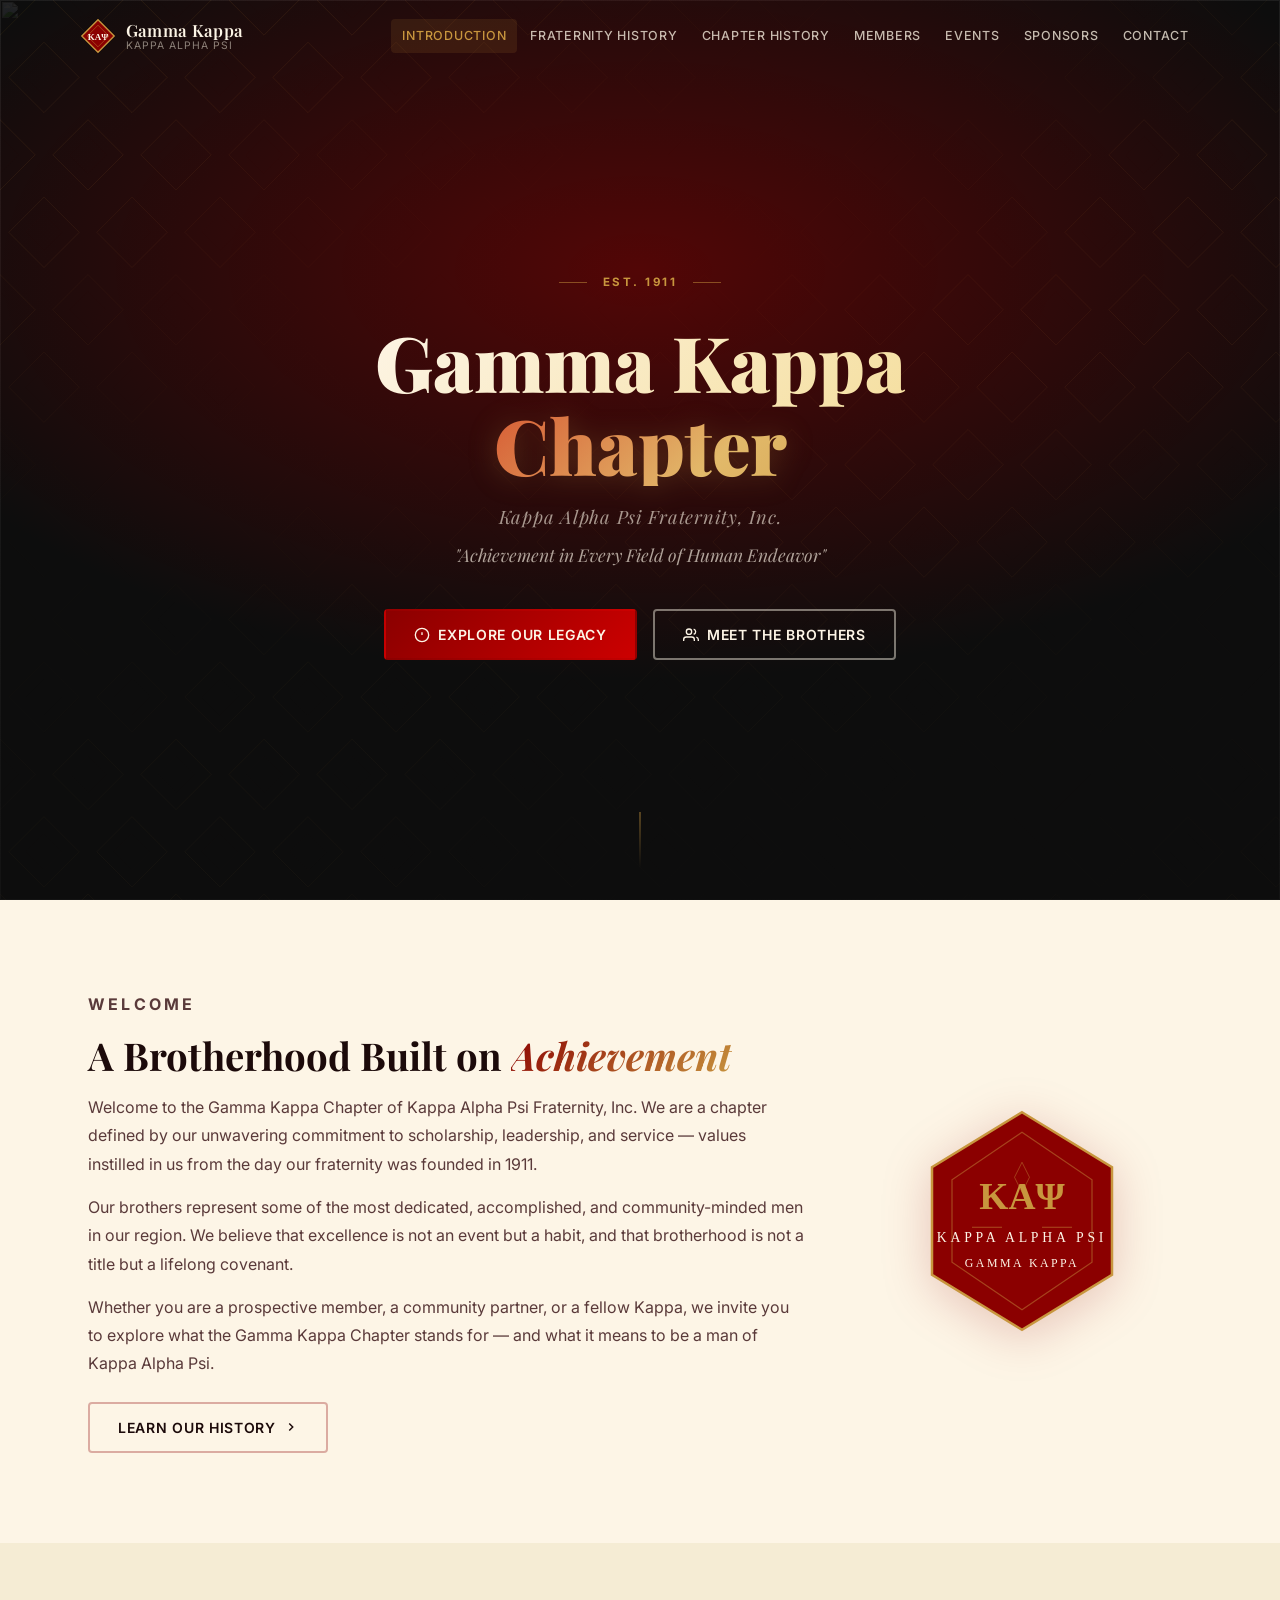
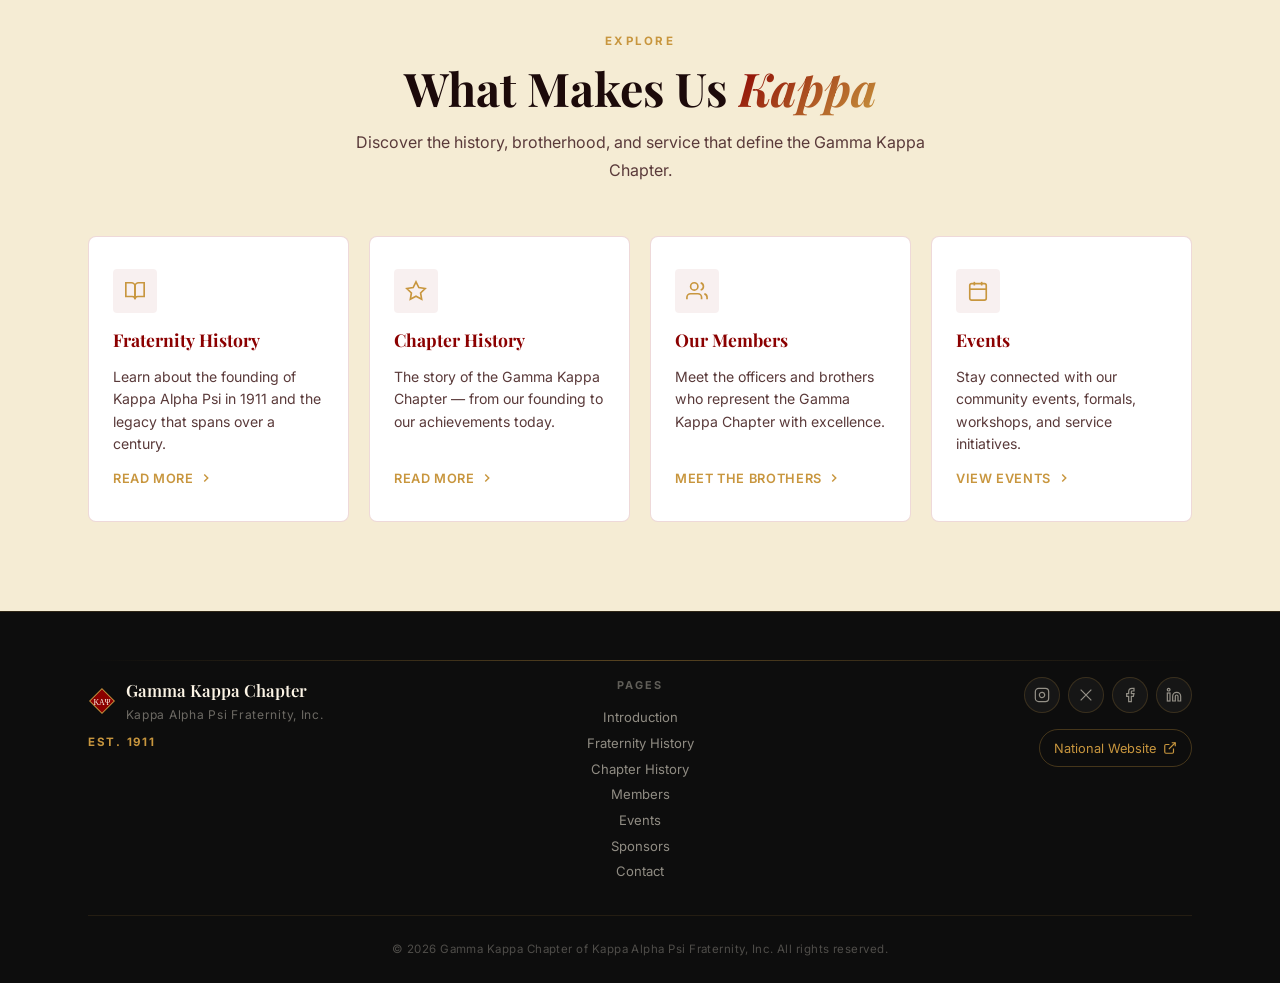
==== commit 743216bb: "Add rotating crossfade background slideshow to hero" ====
--- a/index.html
+++ b/index.html
@@ -56,6 +56,13 @@
   <!-- HERO -->
   <section class="hero" id="home" aria-label="Introduction hero">
     <canvas class="diamond-canvas" id="heroCanvas" aria-hidden="true"></canvas>
+    <div class="hero-slideshow" id="heroSlideshow" aria-hidden="true">
+      <img src="https://images.unsplash.com/photo-1523580494863-6f3031224c94?w=1600&q=80&auto=format&fit=crop" alt="" class="slide active"/>
+      <img src="https://images.unsplash.com/photo-1529156069898-49953e39b3ac?w=1600&q=80&auto=format&fit=crop" alt="" class="slide"/>
+      <img src="https://images.unsplash.com/photo-1517486808906-6ca8b3f04846?w=1600&q=80&auto=format&fit=crop" alt="" class="slide"/>
+      <img src="https://images.unsplash.com/photo-1491438590914-bc09fcaaf77a?w=1600&q=80&auto=format&fit=crop" alt="" class="slide"/>
+      <img src="https://images.unsplash.com/photo-1556761175-5973dc0f32e7?w=1600&q=80&auto=format&fit=crop" alt="" class="slide"/>
+    </div>
     <div class="hero-overlay" aria-hidden="true"></div>
     <div class="hero-content">
       <div class="hero-badge reveal-fade">
--- a/styles.css
+++ b/styles.css
@@ -361,6 +361,27 @@
   z-index: 1;
 }
 
+.hero-slideshow {
+  position: absolute;
+  inset: 0;
+  z-index: 2;
+  overflow: hidden;
+}
+
+.hero-slideshow .slide {
+  position: absolute;
+  inset: 0;
+  width: 100%;
+  height: 100%;
+  object-fit: cover;
+  opacity: 0;
+  transition: opacity 1.8s ease-in-out;
+}
+
+.hero-slideshow .slide.active {
+  opacity: 0.13;
+}
+
 .hero-overlay {
   position: absolute;
   inset: 0;
@@ -368,7 +389,7 @@
     radial-gradient(ellipse 90% 65% at 50% 30%, rgba(139,0,0,0.55) 0%, transparent 70%),
     radial-gradient(ellipse 60% 70% at 50% 100%, rgba(13,13,13,0.85) 0%, transparent 65%),
     linear-gradient(180deg, rgba(13,13,13,0.25) 0%, rgba(13,13,13,0.7) 100%);
-  z-index: 2;
+  z-index: 3;
 }
 
 .hero-content {
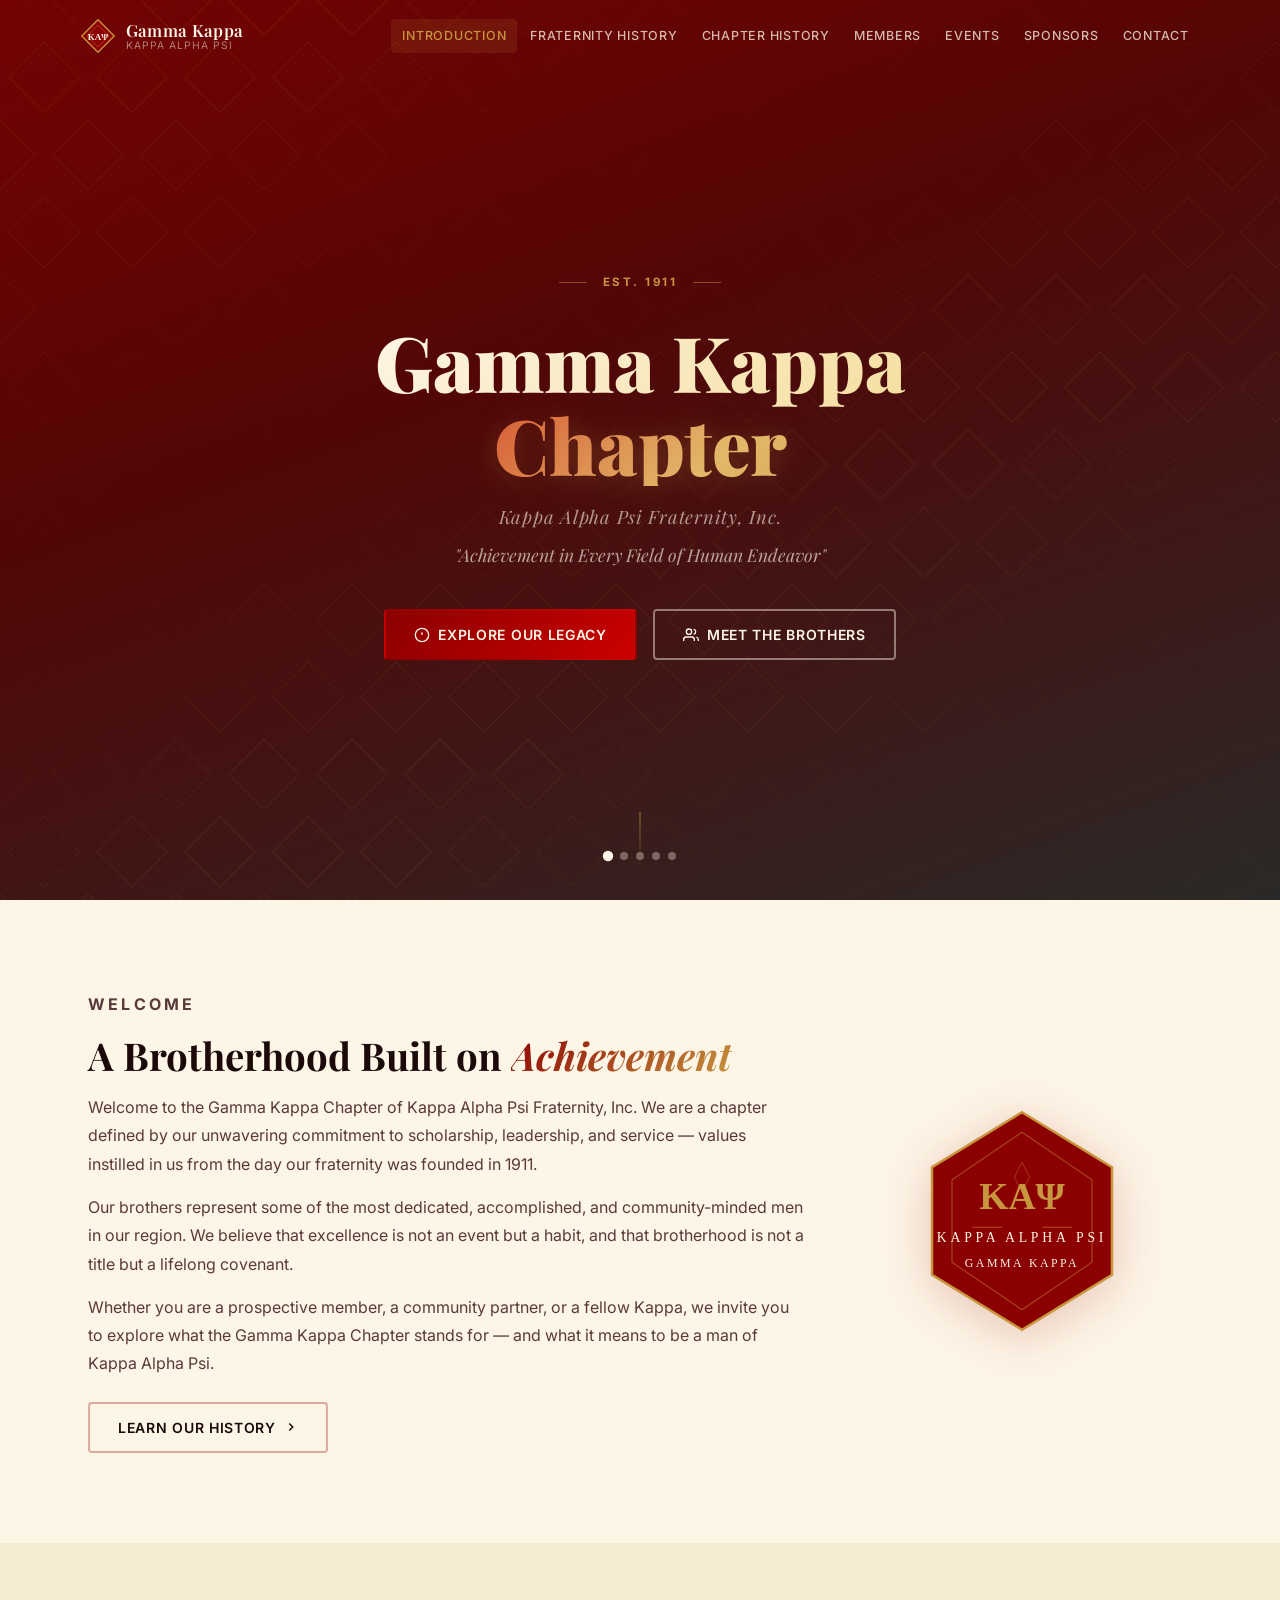
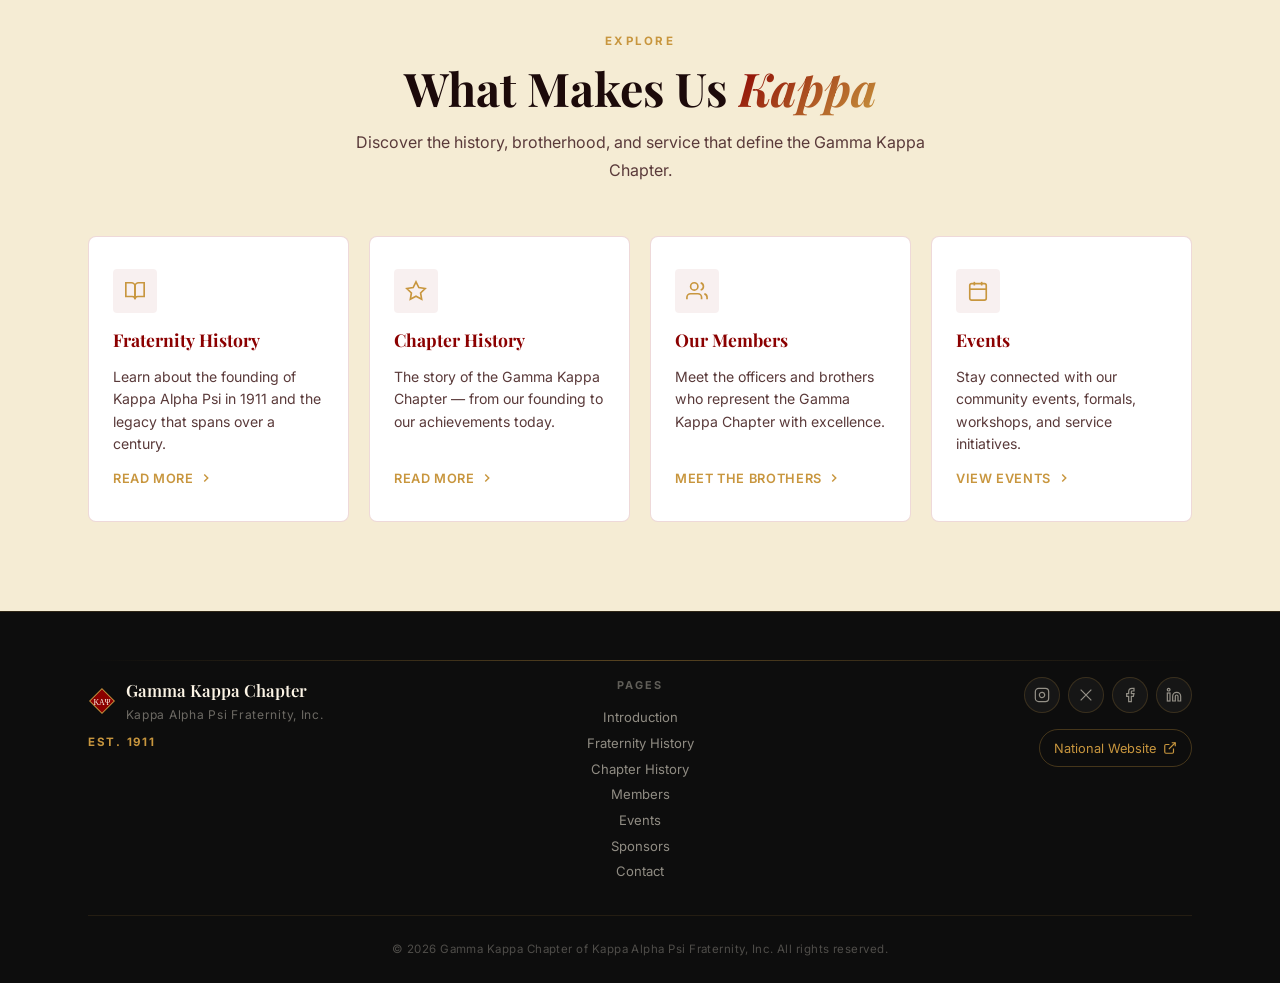
==== commit a9f457ba: "Rework hero into full alternating crimson/cream slideshow" ====
--- a/index.html
+++ b/index.html
@@ -55,15 +55,15 @@
 
   <!-- HERO -->
   <section class="hero" id="home" aria-label="Introduction hero">
+    <div class="hero-slideshow" id="heroSlideshow" aria-hidden="true">
+      <div class="slide active" style="background-image:url('https://images.unsplash.com/photo-1523580494863-6f3031224c94?w=1600&q=80&auto=format&fit=crop')"></div>
+      <div class="slide" style="background-image:url('https://images.unsplash.com/photo-1529156069898-49953e39b3ac?w=1600&q=80&auto=format&fit=crop')"></div>
+      <div class="slide" style="background-image:url('https://images.unsplash.com/photo-1517486808906-6ca8b3f04846?w=1600&q=80&auto=format&fit=crop')"></div>
+      <div class="slide" style="background-image:url('https://images.unsplash.com/photo-1491438590914-bc09fcaaf77a?w=1600&q=80&auto=format&fit=crop')"></div>
+      <div class="slide" style="background-image:url('https://images.unsplash.com/photo-1556761175-5973dc0f32e7?w=1600&q=80&auto=format&fit=crop')"></div>
+    </div>
+    <div class="hero-overlay" aria-hidden="true"></div>
     <canvas class="diamond-canvas" id="heroCanvas" aria-hidden="true"></canvas>
-    <div class="hero-slideshow" id="heroSlideshow" aria-hidden="true">
-      <img src="https://images.unsplash.com/photo-1523580494863-6f3031224c94?w=1600&q=80&auto=format&fit=crop" alt="" class="slide active"/>
-      <img src="https://images.unsplash.com/photo-1529156069898-49953e39b3ac?w=1600&q=80&auto=format&fit=crop" alt="" class="slide"/>
-      <img src="https://images.unsplash.com/photo-1517486808906-6ca8b3f04846?w=1600&q=80&auto=format&fit=crop" alt="" class="slide"/>
-      <img src="https://images.unsplash.com/photo-1491438590914-bc09fcaaf77a?w=1600&q=80&auto=format&fit=crop" alt="" class="slide"/>
-      <img src="https://images.unsplash.com/photo-1556761175-5973dc0f32e7?w=1600&q=80&auto=format&fit=crop" alt="" class="slide"/>
-    </div>
-    <div class="hero-overlay" aria-hidden="true"></div>
     <div class="hero-content">
       <div class="hero-badge reveal-fade">
         <span class="badge-line"></span>Est. 1911<span class="badge-line"></span>
@@ -84,6 +84,13 @@
           Meet the Brothers
         </a>
       </div>
+    </div>
+    <div class="slide-dots" id="slideDots" aria-hidden="true">
+      <button class="slide-dot active" aria-label="Slide 1"></button>
+      <button class="slide-dot" aria-label="Slide 2"></button>
+      <button class="slide-dot" aria-label="Slide 3"></button>
+      <button class="slide-dot" aria-label="Slide 4"></button>
+      <button class="slide-dot" aria-label="Slide 5"></button>
     </div>
     <a href="#welcome" class="scroll-indicator" aria-label="Scroll down"><span class="scroll-dot"></span></a>
   </section>
@@ -216,4 +223,4 @@
 
 <script src="app.js"></script>
 </body>
-</html>
+</html>
--- a/styles.css
+++ b/styles.css
@@ -358,13 +358,13 @@
   position: absolute;
   inset: 0;
   width: 100%; height: 100%;
-  z-index: 1;
+  z-index: 3;
 }
 
 .hero-slideshow {
   position: absolute;
   inset: 0;
-  z-index: 2;
+  z-index: 1;
   overflow: hidden;
 }
 
@@ -373,24 +373,83 @@
   inset: 0;
   width: 100%;
   height: 100%;
-  object-fit: cover;
+  background-size: cover;
+  background-position: center;
   opacity: 0;
-  transition: opacity 1.8s ease-in-out;
+  transition: opacity 2s ease-in-out;
 }
 
 .hero-slideshow .slide.active {
-  opacity: 0.13;
+  opacity: 1;
+}
+
+/* Alternating crimson/cream overlay per slide */
+.hero-slideshow .slide:nth-child(odd) .slide-overlay {
+  background:
+    linear-gradient(160deg, rgba(139,0,0,0.82) 0%, rgba(139,0,0,0.55) 40%, rgba(253,245,230,0.12) 100%),
+    linear-gradient(180deg, rgba(13,13,13,0.3) 0%, rgba(13,13,13,0.65) 100%);
+}
+
+.hero-slideshow .slide:nth-child(even) .slide-overlay {
+  background:
+    linear-gradient(160deg, rgba(253,245,230,0.88) 0%, rgba(253,245,230,0.55) 40%, rgba(139,0,0,0.12) 100%),
+    linear-gradient(180deg, rgba(253,245,230,0.2) 0%, rgba(13,13,13,0.55) 100%);
+}
+
+.slide-overlay {
+  position: absolute;
+  inset: 0;
+  transition: background 2s ease-in-out;
 }
 
 .hero-overlay {
   position: absolute;
   inset: 0;
   background:
-    radial-gradient(ellipse 90% 65% at 50% 30%, rgba(139,0,0,0.55) 0%, transparent 70%),
-    radial-gradient(ellipse 60% 70% at 50% 100%, rgba(13,13,13,0.85) 0%, transparent 65%),
-    linear-gradient(180deg, rgba(13,13,13,0.25) 0%, rgba(13,13,13,0.7) 100%);
-  z-index: 3;
-}
+    linear-gradient(160deg, rgba(139,0,0,0.82) 0%, rgba(139,0,0,0.55) 40%, rgba(253,245,230,0.12) 100%),
+    linear-gradient(180deg, rgba(13,13,13,0.3) 0%, rgba(13,13,13,0.65) 100%);
+  z-index: 2;
+  transition: background 2s ease-in-out;
+}
+
+.hero-overlay.cream-mode {
+  background:
+    linear-gradient(160deg, rgba(253,245,230,0.88) 0%, rgba(253,245,230,0.55) 40%, rgba(139,0,0,0.12) 100%),
+    linear-gradient(180deg, rgba(253,245,230,0.2) 0%, rgba(13,13,13,0.55) 100%);
+}
+
+/* Slide indicator dots */
+.slide-dots {
+  position: absolute;
+  bottom: 2.5rem;
+  left: 50%;
+  transform: translateX(-50%);
+  display: flex;
+  gap: 0.5rem;
+  z-index: var(--z-hero);
+}
+
+.slide-dot {
+  width: 8px;
+  height: 8px;
+  border-radius: 50%;
+  border: none;
+  background: rgba(253,245,230,0.35);
+  cursor: pointer;
+  padding: 0;
+  transition: background 0.3s, transform 0.3s;
+}
+
+.slide-dot.active {
+  background: var(--cream);
+  transform: scale(1.3);
+}
+
+/* Crimson-mode dot styling */
+.hero.crimson-mode .slide-dot { background: rgba(253,245,230,0.35); }
+.hero.crimson-mode .slide-dot.active { background: var(--cream); }
+.hero.cream-mode .slide-dot { background: rgba(139,0,0,0.3); }
+.hero.cream-mode .slide-dot.active { background: var(--crimson-deep); }
 
 .hero-content {
   position: relative;
@@ -399,6 +458,7 @@
   padding: calc(var(--navbar-h) + 2rem) clamp(1rem, 5vw, 3rem) 5rem;
   max-width: 920px;
   width: 100%;
+  transition: color 2s ease-in-out;
 }
 
 .hero-badge {
@@ -411,8 +471,13 @@
   text-transform: uppercase;
   color: var(--gold);
   margin-bottom: 1.75rem;
+  transition: color 2s ease-in-out;
 }
 .badge-line { display: block; width: 28px; height: 1px; background: var(--gold); opacity: 0.5; }
+
+/* Cream mode badge */
+.hero.cream-mode .hero-badge { color: var(--crimson-deep); }
+.hero.cream-mode .badge-line { background: var(--crimson-deep); }
 
 .hero-eyebrow {
   font-size: 0.75rem;
@@ -430,6 +495,7 @@
   line-height: 1.08;
   color: var(--cream);
   margin-bottom: 1rem;
+  transition: color 2s ease-in-out;
 }
 .hero-title .gradient-text {
   display: block;
@@ -438,9 +504,24 @@
   -webkit-text-fill-color: transparent;
   background-clip: text;
   filter: drop-shadow(0 2px 14px rgba(200,150,62,0.25));
+  transition: filter 2s ease-in-out;
 }
 .hero-title .cream-text {
   background: linear-gradient(135deg, var(--cream) 0%, var(--gold-pale) 100%);
+  -webkit-background-clip: text;
+  -webkit-text-fill-color: transparent;
+  background-clip: text;
+}
+
+/* Cream mode title */
+.hero.cream-mode .hero-title .cream-text {
+  background: linear-gradient(135deg, var(--crimson-deep) 0%, var(--crimson-rich) 100%);
+  -webkit-background-clip: text;
+  -webkit-text-fill-color: transparent;
+  background-clip: text;
+}
+.hero.cream-mode .hero-title .gradient-text {
+  background: linear-gradient(135deg, var(--crimson-dark) 0%, var(--crimson-deep) 60%, var(--gold) 100%);
   -webkit-background-clip: text;
   -webkit-text-fill-color: transparent;
   background-clip: text;
@@ -454,7 +535,10 @@
   color: rgba(253,245,230,0.6);
   margin-bottom: 0.5rem;
   letter-spacing: 0.04em;
-}
+  transition: color 2s ease-in-out;
+}
+
+.hero.cream-mode .hero-subtitle { color: rgba(28,10,10,0.65); }
 
 .hero-motto {
   font-family: var(--font-display);
@@ -462,13 +546,27 @@
   font-style: italic;
   color: rgba(253,245,230,0.65);
   margin-bottom: 2.5rem;
-}
+  transition: color 2s ease-in-out;
+}
+
+.hero.cream-mode .hero-motto { color: rgba(28,10,10,0.6); }
 
 .hero-actions {
   display: flex;
   gap: 1rem;
   justify-content: center;
   flex-wrap: wrap;
+}
+
+/* Cream mode buttons */
+.hero.cream-mode .btn-outline {
+  color: var(--crimson-deep);
+  border-color: rgba(139,0,0,0.45);
+}
+.hero.cream-mode .btn-outline:hover {
+  border-color: var(--crimson-deep);
+  color: var(--crimson-deep);
+  box-shadow: 0 0 20px rgba(139,0,0,0.2);
 }
 
 .scroll-indicator {
